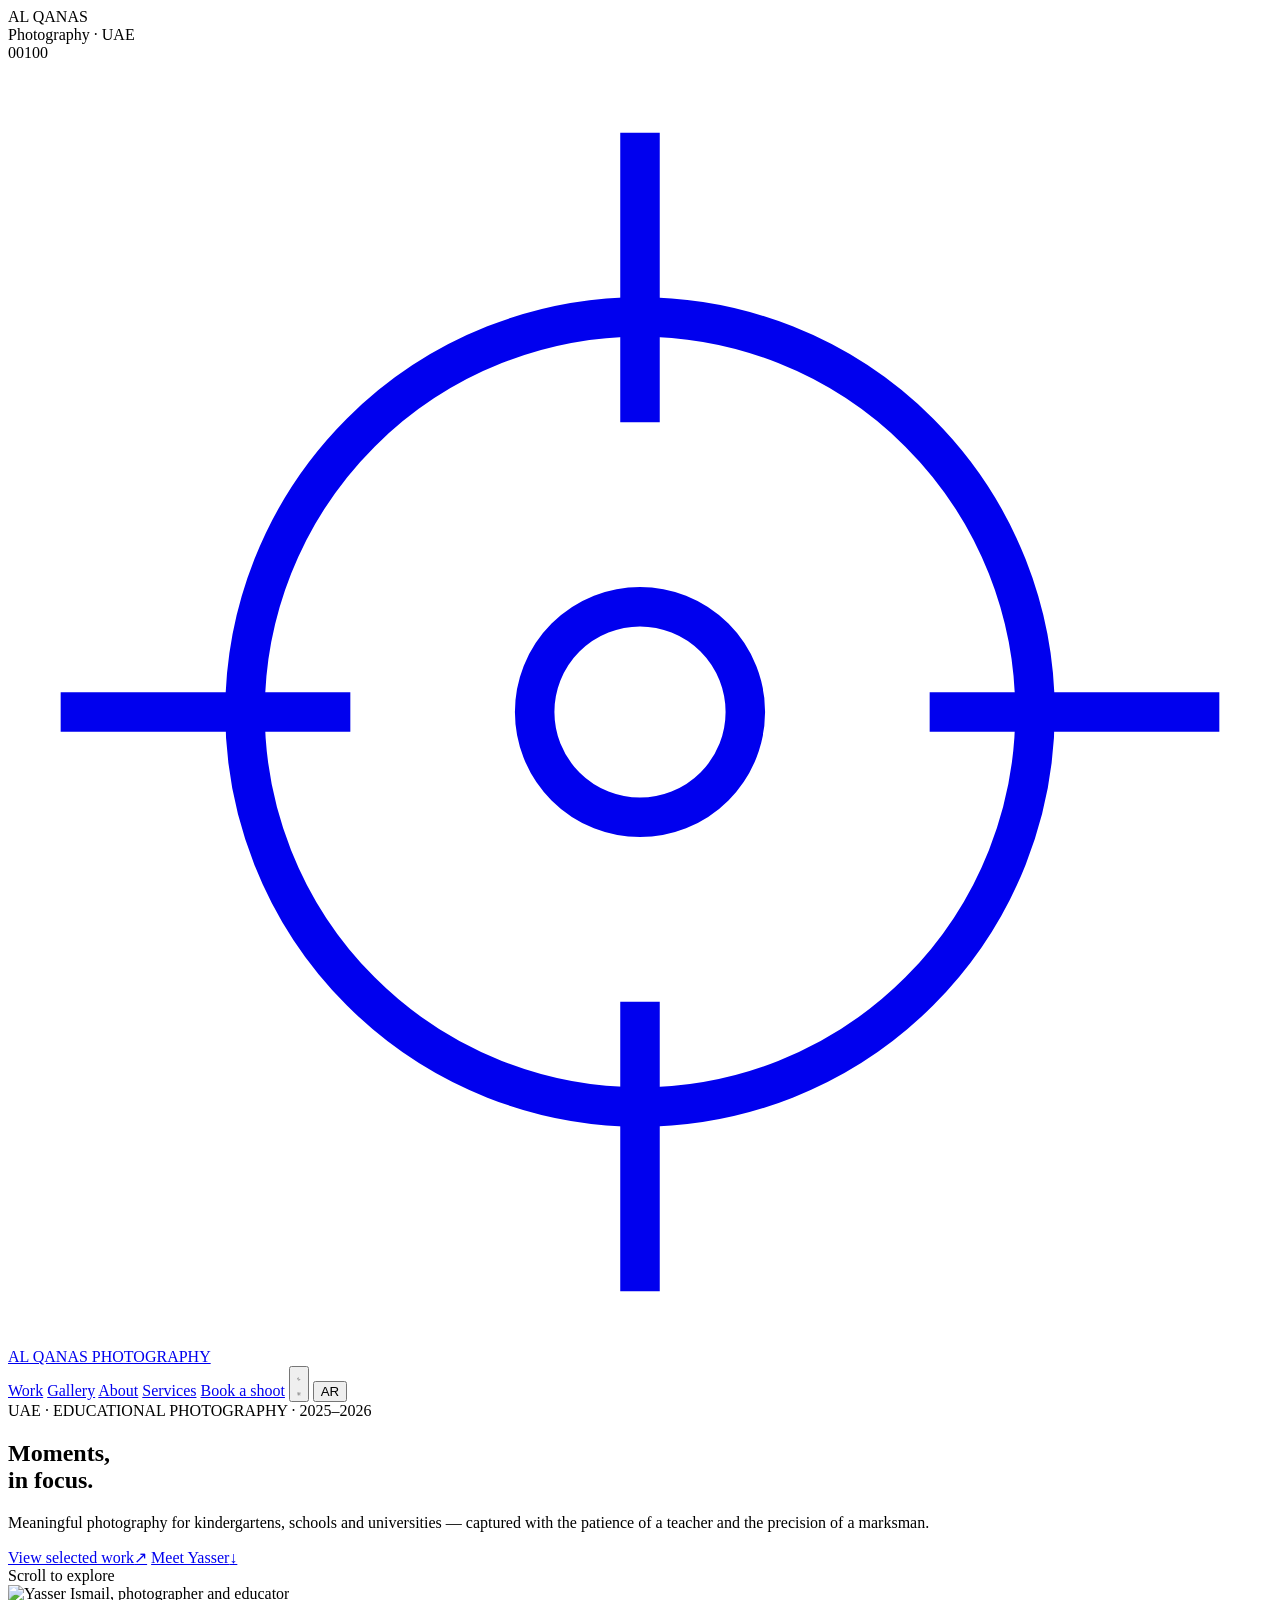
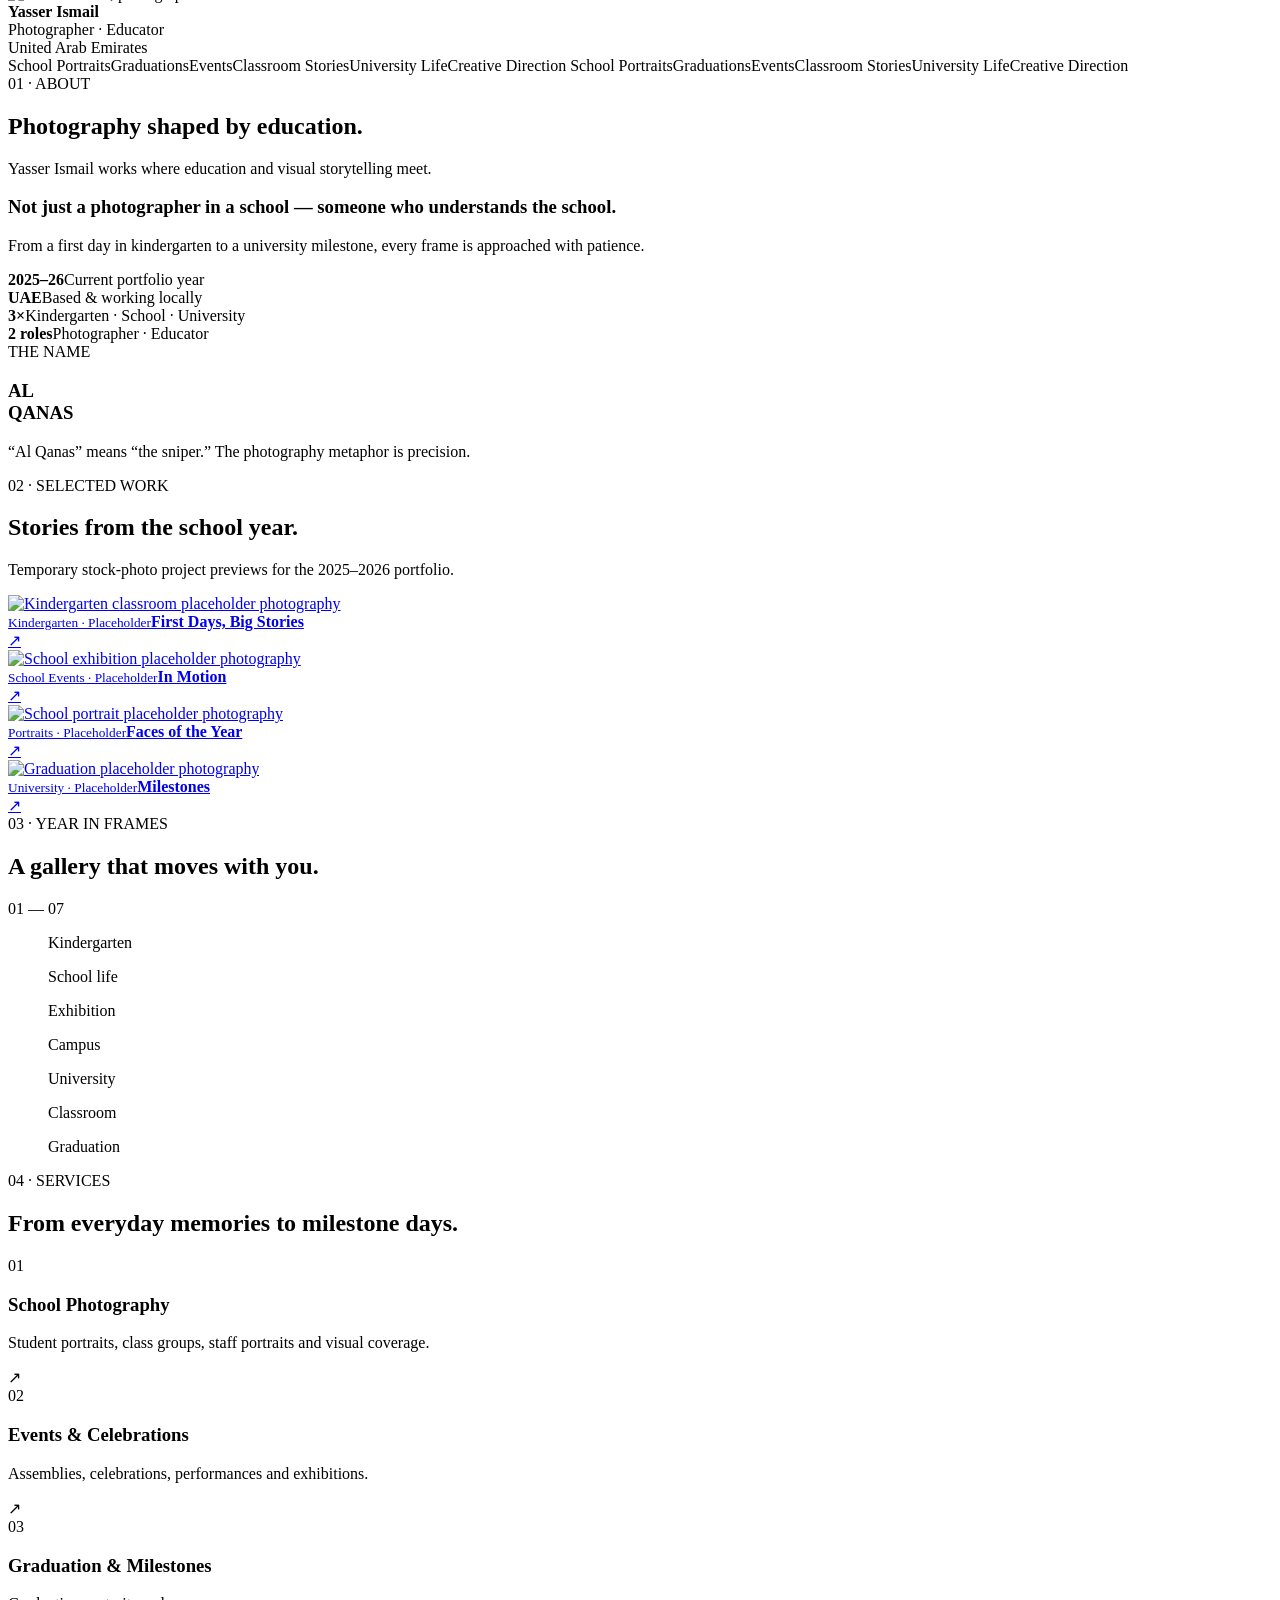
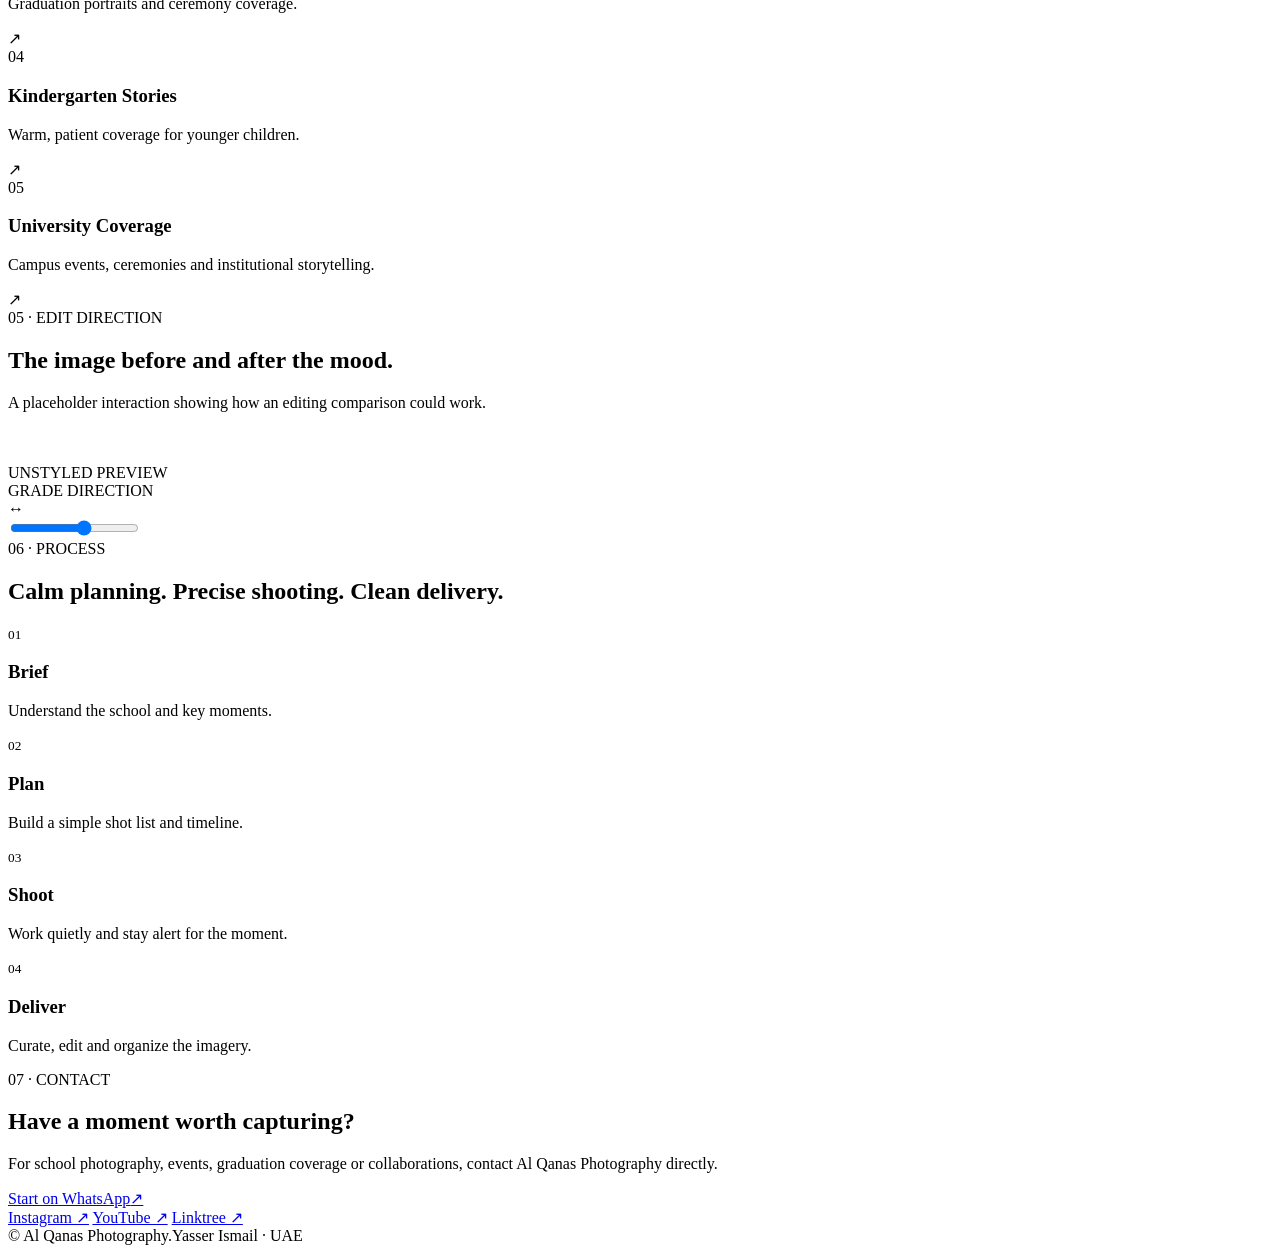
==== index.html @ 0fb6b4bd "Initialize Al Qanas Photography portfolio" ====
<!DOCTYPE html>
<html lang="en" dir="ltr">
<head>
<meta charset="UTF-8">
<meta name="viewport" content="width=device-width,initial-scale=1">
<meta name="theme-color" content="#0A0908">
<meta name="description" content="Al Qanas Photography — educational photography by Yasser Ismail in the UAE.">
<link rel="preconnect" href="https://fonts.googleapis.com">
<link rel="preconnect" href="https://fonts.gstatic.com" crossorigin>
<link href="https://fonts.googleapis.com/css2?family=Alexandria:wght@400;500;600;700&family=Cormorant+Garamond:ital,wght@0,500;0,600;1,500;1,600&family=IBM+Plex+Mono:wght@400;500;600&family=IBM+Plex+Sans+Arabic:wght@400;500;600;700&family=Manrope:wght@400;500;600;700;800&family=Noto+Kufi+Arabic:wght@400;500;600;700&family=Space+Grotesk:wght@400;500;600;700&display=swap" rel="stylesheet">
<link rel="stylesheet" href="assets/styles.css">
<script>
(()=>{const t=localStorage.getItem("alqanas-theme")||(matchMedia("(prefers-color-scheme: light)").matches?"light":"dark");document.documentElement.dataset.theme=t;const l=localStorage.getItem("alqanas-lang")||"en";document.documentElement.lang=l;document.documentElement.dir=l==="ar"?"rtl":"ltr"})()
</script>
<title>Al Qanas Photography — Yasser Ismail</title>
</head>
<body>
<div class="noise"></div>
<div class="scroll-progress" aria-hidden="true"><i id="scrollProgressBar"></i></div>
<div class="progressive-blur blur-top" aria-hidden="true"></div>
<div class="progressive-blur blur-bottom" aria-hidden="true"></div>
<div id="intro">
  <div class="intro-core">
    <div class="intro-reticle"><i></i></div>
    <div class="intro-word"><span>AL QANAS</span></div>
    <div class="intro-sub">Photography · UAE</div>
<div class="intro-progress"><span id="introPercent">00</span><i><b id="introBar"></b></i><span>100</span></div>
  </div>
</div>
<div class="cursor"></div><div class="cursor-dot"></div>
<div class="hover-preview"><img alt=""></div>

<div class="site-nav-wrap">
<nav class="site-nav glass">
<a class="brand" href="#top">
<span class="brand-mark">
<svg viewBox="0 0 48 48" fill="none" aria-hidden="true">
  <circle cx="24" cy="24" r="15" stroke="currentColor" stroke-width="1.5"/>
  <circle cx="24" cy="24" r="4" stroke="currentColor" stroke-width="1.5"/>
  <path d="M24 2v11M24 35v11M2 24h11M35 24h11" stroke="currentColor" stroke-width="1.5"/>
</svg>
</span><span>AL QANAS PHOTOGRAPHY</span></a>
<div class="nav-links">
<a href="#work" data-en="Work" data-ar="الأعمال">Work</a>
<a href="gallery.html" data-en="Gallery" data-ar="المعرض">Gallery</a>
<a href="#about" data-en="About" data-ar="نبذة">About</a>
<a href="#services" data-en="Services" data-ar="الخدمات">Services</a>
<a class="nav-cta" href="https://iwtsp.com/971502549876" target="_blank" rel="noopener" data-en="Book a shoot" data-ar="احجز جلسة">Book a shoot</a>

<button class="round-btn theme-toggle" id="themeToggle" aria-label="Switch theme">
<svg class="moon" viewBox="0 0 24 24" fill="none"><path d="M20 15.2A8.5 8.5 0 0 1 8.8 4a8.5 8.5 0 1 0 11.2 11.2Z" stroke="currentColor" stroke-width="1.8"/></svg>
<svg class="sun" viewBox="0 0 24 24" fill="none"><circle cx="12" cy="12" r="3.5" stroke="currentColor" stroke-width="1.8"/><path d="M12 2v2M12 20v2M4.93 4.93l1.42 1.42M17.66 17.66l1.41 1.41M2 12h2M20 12h2M4.93 19.07l1.42-1.42M17.66 6.34l1.41-1.41" stroke="currentColor" stroke-width="1.8" stroke-linecap="round"/></svg>
</button>
<button class="round-btn" id="langToggle" aria-label="Switch language">AR</button>
</div>
</nav>
</div>

<main id="top">
<section class="hero">
<div class="shell">
<div class="hero-grid">
  <div class="hero-copy glass liquid-glass spotlight reveal">
    <div>
      <div class="eyebrow" data-en="UAE · EDUCATIONAL PHOTOGRAPHY · 2025–2026" data-ar="الإمارات · تصوير تعليمي · 2025–2026">UAE · EDUCATIONAL PHOTOGRAPHY · 2025–2026</div>
      <h1><span data-en="Moments," data-ar="لحظات،">Moments,</span><br><span class="accent accent-font" data-en="in focus." data-ar="في بؤرة التركيز.">in focus.</span></h1>
      <p class="hero-lead" data-en="Meaningful photography for kindergartens, schools and universities — captured with the patience of a teacher and the precision of a marksman." data-ar="تصوير هادف لرياض الأطفال والمدارس والجامعات — بصبر المعلّم ودقّة القنّاص.">Meaningful photography for kindergartens, schools and universities — captured with the patience of a teacher and the precision of a marksman.</p>
    </div>
    <div>
      <div class="hero-actions">
        <a href="#work" class="btn primary"><span data-en="View selected work" data-ar="شاهد مختارات الأعمال">View selected work</span><span class="arrow">↗</span></a>
        <a href="#about" class="btn"><span data-en="Meet Yasser" data-ar="تعرّف على ياسر">Meet Yasser</span><span class="arrow">↓</span></a>
      </div>
      <div class="scroll-cue"><span data-en="Scroll to explore" data-ar="مرّر للاستكشاف">Scroll to explore</span><i></i></div>
    </div>
  </div>
  <div class="hero-media reveal">
    <img src="assets/yasser-ismail.jpg" alt="Yasser Ismail, photographer and educator">
    <div class="scope"><i></i></div>
    <div class="hero-tag glass">
      <div><b>Yasser Ismail</b><br><span data-en="Photographer · Educator" data-ar="مصوّر · تربوي">Photographer · Educator</span></div>
      <span data-en="United Arab Emirates" data-ar="دولة الإمارات العربية المتحدة">United Arab Emirates</span>
    </div>
  </div>
</div>
<div class="ticker"><div class="ticker-track">
<span>School Portraits</span><span>Graduations</span><span>Events</span><span>Classroom Stories</span><span>University Life</span><span>Creative Direction</span>
<span>School Portraits</span><span>Graduations</span><span>Events</span><span>Classroom Stories</span><span>University Life</span><span>Creative Direction</span>
</div></div>
</div>
</section>

<section id="about">
<div class="shell">
<div class="section-head reveal">
  <div class="section-kicker" data-en="01 · ABOUT" data-ar="01 · نبذة">01 · ABOUT</div>
  <div><h2 class="section-title" data-en="Photography shaped by education." data-ar="تصوير تصنعه خبرة التعليم.">Photography shaped by education.</h2>
  <p class="section-copy" data-en="Yasser Ismail works where education and visual storytelling meet. As a teacher in the UAE Ministry of Education and the photographer behind Al Qanas Photography, he understands the people, pace and small moments that make educational communities memorable." data-ar="يعمل ياسر إسماعيل عند نقطة التقاء التعليم والسرد البصري. وبصفته معلماً في وزارة التربية والتعليم بدولة الإمارات والمصوّر وراء «القنّاص للتصوير»، فهو يفهم الأشخاص وإيقاع اليوم واللحظات الصغيرة التي تصنع ذاكرة المجتمع التعليمي.">Yasser Ismail works where education and visual storytelling meet.</p></div>
</div>
<div class="about-layout">
  <article class="about-main glass liquid-glass spotlight reveal">
    <h3 data-en="Not just a photographer in a school — someone who understands the school." data-ar="ليس مجرد مصوّر داخل المدرسة — بل شخص يفهم المدرسة.">Not just a photographer in a school — someone who understands the school.</h3>
    <p data-en="From a first day in kindergarten to a university milestone, every frame is approached with patience, awareness and respect for the people in it. The goal is polished photography that still feels alive." data-ar="من أول يوم في الروضة إلى محطة جامعية مهمة، تُلتقط كل صورة بصبر ووعي واحترام للأشخاص فيها. الهدف هو صور مصقولة ومحترفة تبقى نابضة بالحياة.">From a first day in kindergarten to a university milestone, every frame is approached with patience.</p>
    <div class="facts">
      <div class="fact"><strong>2025–26</strong><span data-en="Current portfolio year" data-ar="عام ملف الأعمال الحالي">Current portfolio year</span></div>
      <div class="fact"><strong>UAE</strong><span data-en="Based & working locally" data-ar="مقيم ويعمل محلياً">Based & working locally</span></div>
      <div class="fact"><strong>3×</strong><span data-en="Kindergarten · School · University" data-ar="روضة · مدرسة · جامعة">Kindergarten · School · University</span></div>
      <div class="fact"><strong>2 roles</strong><span data-en="Photographer · Educator" data-ar="مصوّر · تربوي">Photographer · Educator</span></div>
    </div>
  </article>
  <article class="name-story reveal">
    <div class="section-kicker" style="color:inherit" data-en="THE NAME" data-ar="فكرة الاسم">THE NAME</div>
    <h3>AL<br>QANAS</h3>
    <p data-en="“Al Qanas” means “the sniper.” The photography metaphor is precision: notice the moment, lock onto the story, then take the shot. It becomes a quiet visual signature rather than a literal theme." data-ar="«القنّاص» اسم قائم على فكرة الدقّة: نلاحظ اللحظة، نركّز على القصة، ثم نلتقط الصورة. الفكرة تتحول إلى توقيع بصري هادئ بدلاً من أن تكون موضوعاً حرفياً.">“Al Qanas” means “the sniper.” The photography metaphor is precision.</p>
    <div class="reticle-bg"></div>
  </article>
</div>
</div>
</section>

<section id="work">
<div class="shell">
<div class="section-head reveal">
  <div class="section-kicker" data-en="02 · SELECTED WORK" data-ar="02 · مختارات الأعمال">02 · SELECTED WORK</div>
  <div><h2 class="section-title" data-en="Stories from the school year." data-ar="حكايات من العام الدراسي.">Stories from the school year.</h2>
  <p class="section-copy" data-en="These are temporary stock-photo project previews for the 2025–2026 portfolio. Every image slot is ready to be replaced with Yasser’s final photography later." data-ar="هذه معاينات مؤقتة بصور تجريبية لملف أعمال 2025–2026. جميع أماكن الصور جاهزة للاستبدال بصور ياسر النهائية لاحقاً.">Temporary stock-photo project previews for the 2025–2026 portfolio.</p></div>
</div>
<div class="work-grid">
  <a class="project-card wide spotlight reveal cinematic" data-project-transition href="projects/kindergarten-stories.html">
    <img src="assets/kindergarten-circle.jpg" alt="Kindergarten classroom placeholder photography">
    <div class="project-meta"><div><small data-en="Kindergarten · Placeholder" data-ar="رياض الأطفال · صورة مؤقتة">Kindergarten · Placeholder</small><strong data-en="First Days, Big Stories" data-ar="بدايات صغيرة، حكايات كبيرة">First Days, Big Stories</strong></div><div class="go">↗</div></div>
  </a>
  <a class="project-card narrow spotlight reveal cinematic" style="--delay:100ms" data-project-transition href="projects/school-events.html">
    <img src="assets/school-exhibition.jpg" alt="School exhibition placeholder photography">
    <div class="project-meta"><div><small data-en="School Events · Placeholder" data-ar="فعاليات مدرسية · صورة مؤقتة">School Events · Placeholder</small><strong data-en="In Motion" data-ar="في قلب الحدث">In Motion</strong></div><div class="go">↗</div></div>
  </a>
  <a class="project-card spotlight reveal cinematic" data-project-transition href="projects/portraits-year.html">
    <img src="assets/school-event.jpg" alt="School portrait placeholder photography">
    <div class="project-meta"><div><small data-en="Portraits · Placeholder" data-ar="بورتريه · صورة مؤقتة">Portraits · Placeholder</small><strong data-en="Faces of the Year" data-ar="وجوه العام">Faces of the Year</strong></div><div class="go">↗</div></div>
  </a>
  <a class="project-card spotlight reveal cinematic" style="--delay:100ms" data-project-transition href="projects/university-milestones.html">
    <img src="assets/graduation-caps.jpg" alt="Graduation placeholder photography">
    <div class="project-meta"><div><small data-en="University · Placeholder" data-ar="الجامعة · صورة مؤقتة">University · Placeholder</small><strong data-en="Milestones" data-ar="محطات لا تُنسى">Milestones</strong></div><div class="go">↗</div></div>
  </a>
</div>
</div>
</section>

<section class="horizontal-stage">
<div class="horizontal-sticky">
<div class="horizontal-inner">
<div class="shell horizontal-top reveal">
  <div><div class="section-kicker" data-en="03 · YEAR IN FRAMES" data-ar="03 · العام في لقطات">03 · YEAR IN FRAMES</div><h2 class="horizontal-title" data-en="A gallery that moves with you." data-ar="معرض يتحرك معك.">A gallery that moves with you.</h2></div>
  <div class="horizontal-count">01 — 07</div>
</div>
<div class="horizontal-track">
  <figure class="h-card cinematic reveal"><img src="assets/kindergarten-story.jpg" alt=""><span>Kindergarten</span></figure>
  <figure class="h-card tall cinematic reveal"><img src="assets/school-event.jpg" alt=""><span>School life</span></figure>
  <figure class="h-card cinematic reveal"><img src="assets/school-exhibition.jpg" alt=""><span>Exhibition</span></figure>
  <figure class="h-card tall cinematic reveal"><img src="assets/campus-life.jpg" alt=""><span>Campus</span></figure>
  <figure class="h-card cinematic reveal"><img src="assets/university-group.jpg" alt=""><span>University</span></figure>
  <figure class="h-card tall cinematic reveal"><img src="assets/kindergarten-circle.jpg" alt=""><span>Classroom</span></figure>
  <figure class="h-card cinematic reveal"><img src="assets/graduation-caps.jpg" alt=""><span>Graduation</span></figure>
</div>
</div>
</div>
</section>

<section id="services">
<div class="shell">
<div class="section-head reveal">
  <div class="section-kicker" data-en="04 · SERVICES" data-ar="04 · الخدمات">04 · SERVICES</div>
  <div><h2 class="section-title" data-en="From everyday memories to milestone days." data-ar="من تفاصيل اليوم إلى أهم المحطات.">From everyday memories to milestone days.</h2></div>
</div>
<div class="services-list">
  <div class="service-row spotlight reveal" data-preview="assets/school-event.jpg"><div class="num">01</div><h3 data-en="School Photography" data-ar="التصوير المدرسي">School Photography</h3><p data-en="Student portraits, class groups, staff portraits and visual coverage designed around the rhythm of a school day." data-ar="صور للطلبة والمجموعات الصفية والكوادر وتغطية بصرية مصممة لتناسب إيقاع اليوم المدرسي.">Student portraits, class groups, staff portraits and visual coverage.</p><div class="arr">↗</div></div>
  <div class="service-row spotlight reveal" data-preview="assets/school-exhibition.jpg"><div class="num">02</div><h3 data-en="Events & Celebrations" data-ar="الفعاليات والاحتفالات">Events & Celebrations</h3><p data-en="Assemblies, national celebrations, performances, competitions, exhibitions and community events." data-ar="طوابير واحتفالات وطنية وعروض ومسابقات ومعارض وفعاليات مجتمعية.">Assemblies, celebrations, performances and exhibitions.</p><div class="arr">↗</div></div>
  <div class="service-row spotlight reveal" data-preview="assets/graduation-caps.jpg"><div class="num">03</div><h3 data-en="Graduation & Milestones" data-ar="التخرج والمحطات المهمة">Graduation & Milestones</h3><p data-en="Graduation portraits and ceremony coverage that feel polished, celebratory and timeless." data-ar="صور تخرج وتغطية مراسم بأسلوب أنيق واحتفالي ويبقى جميلاً مع مرور الوقت.">Graduation portraits and ceremony coverage.</p><div class="arr">↗</div></div>
  <div class="service-row spotlight reveal" data-preview="assets/kindergarten-circle.jpg"><div class="num">04</div><h3 data-en="Kindergarten Stories" data-ar="حكايات رياض الأطفال">Kindergarten Stories</h3><p data-en="Warm, patient coverage for younger children — from classroom activities to end-of-year memories." data-ar="تغطية دافئة وصبورة للأطفال الأصغر سناً، من الأنشطة الصفية إلى ذكريات نهاية العام.">Warm, patient coverage for younger children.</p><div class="arr">↗</div></div>
  <div class="service-row spotlight reveal" data-preview="assets/university-group.jpg"><div class="num">05</div><h3 data-en="University Coverage" data-ar="التغطية الجامعية">University Coverage</h3><p data-en="Campus events, student activities, ceremonies, conferences and institutional storytelling." data-ar="فعاليات الحرم الجامعي والأنشطة الطلابية والمراسم والمؤتمرات والقصص المؤسسية.">Campus events, ceremonies and institutional storytelling.</p><div class="arr">↗</div></div>
</div>
</div>
</section>

<section>
<div class="shell">
<div class="section-head reveal">
  <div class="section-kicker" data-en="05 · EDIT DIRECTION" data-ar="05 · أسلوب المعالجة">05 · EDIT DIRECTION</div>
  <div><h2 class="section-title" data-en="The image before and after the mood." data-ar="الصورة قبل وبعد المعالجة البصرية.">The image before and after the mood.</h2>
  <p class="section-copy" data-en="A placeholder interaction showing how an editing / color-grade comparison could work. This is a UI demo, not Yasser’s final grading." data-ar="تفاعل تجريبي يوضح كيف يمكن عرض مقارنة المعالجة والألوان. هذا نموذج للواجهة وليس المعالجة النهائية لياسر.">A placeholder interaction showing how an editing comparison could work.</p></div>
</div>
<div class="before-after reveal">
  <div class="base"><img src="assets/university-group.jpg" alt=""></div>
  <div class="after"><img src="assets/university-group.jpg" alt=""></div>
  <div class="ba-label left" data-en="UNSTYLED PREVIEW" data-ar="معاينة أولية">UNSTYLED PREVIEW</div>
  <div class="ba-label right" data-en="GRADE DIRECTION" data-ar="اتجاه المعالجة">GRADE DIRECTION</div>
  <div class="ba-line"></div><div class="ba-handle">↔</div>
  <input class="ba-input" type="range" min="0" max="100" value="58" aria-label="Before and after comparison">
</div>
</div>
</section>

<section>
<div class="shell">
<div class="section-head reveal">
  <div class="section-kicker" data-en="06 · PROCESS" data-ar="06 · آلية العمل">06 · PROCESS</div>
  <div><h2 class="section-title" data-en="Calm planning. Precise shooting. Clean delivery." data-ar="تخطيط هادئ. تصوير دقيق. تسليم منظّم.">Calm planning. Precise shooting. Clean delivery.</h2></div>
</div>
<div class="process-grid reveal">
  <div class="step"><small>01</small><h3 data-en="Brief" data-ar="الفكرة">Brief</h3><p data-en="Understand the school, event, age group, key moments and final use." data-ar="فهم المدرسة أو الفعالية والفئة العمرية واللحظات المهمة والاستخدام النهائي.">Understand the school and key moments.</p></div>
  <div class="step"><small>02</small><h3 data-en="Plan" data-ar="التخطيط">Plan</h3><p data-en="Build a simple shot list and timeline that fits naturally into the day." data-ar="إعداد قائمة لقطات وجدول بسيط ينسجم بشكل طبيعي مع سير اليوم.">Build a simple shot list and timeline.</p></div>
  <div class="step"><small>03</small><h3 data-en="Shoot" data-ar="التصوير">Shoot</h3><p data-en="Work quietly, move quickly and stay alert for expressions and details." data-ar="العمل بهدوء وسرعة مع الانتباه للتعابير والتفاصيل.">Work quietly and stay alert for the moment.</p></div>
  <div class="step"><small>04</small><h3 data-en="Deliver" data-ar="التسليم">Deliver</h3><p data-en="Curate, edit and organize the imagery into a polished collection." data-ar="اختيار الصور وتحريرها وتنظيمها في مجموعة مصقولة وسهلة الاستخدام.">Curate, edit and organize the imagery.</p></div>
</div>
</div>
</section>

<section id="contact">
<div class="shell">
<div class="contact reveal">
  <div class="section-kicker" style="color:inherit" data-en="07 · CONTACT" data-ar="07 · تواصل">07 · CONTACT</div>
  <h2 data-en="Have a moment worth capturing?" data-ar="هل لديك لحظة تستحق أن تُوثّق؟">Have a moment worth capturing?</h2>
  <p data-en="For school photography, events, graduation coverage, educational campaigns or collaborations, contact Al Qanas Photography directly." data-ar="للتصوير المدرسي والفعاليات وحفلات التخرج والحملات التعليمية أو فرص التعاون، تواصل مباشرة مع القنّاص للتصوير.">For school photography, events, graduation coverage or collaborations, contact Al Qanas Photography directly.</p>
  <a class="btn contact-cta" href="https://iwtsp.com/971502549876" target="_blank" rel="noopener"><span data-en="Start on WhatsApp" data-ar="ابدأ عبر واتساب">Start on WhatsApp</span><span>↗</span></a>
  <div class="socials">
    <a href="https://www.instagram.com/_alqanas_" target="_blank" rel="noopener">Instagram ↗</a>
    <a href="https://www.youtube.com/channel/UC0wRJOMtjt2UkOzf7EjBNpg" target="_blank" rel="noopener">YouTube ↗</a>
    <a href="https://linktr.ee/alqanas" target="_blank" rel="noopener">Linktree ↗</a>
  </div>
</div>
</div>
</section>
</main>
<footer><div class="shell footer-row"><span>© <span id="year"></span> Al Qanas Photography.</span><span data-en="Yasser Ismail · UAE" data-ar="ياسر إسماعيل · الإمارات">Yasser Ismail · UAE</span></div></footer>
<script src="assets/app.js"></script>
</body></html>
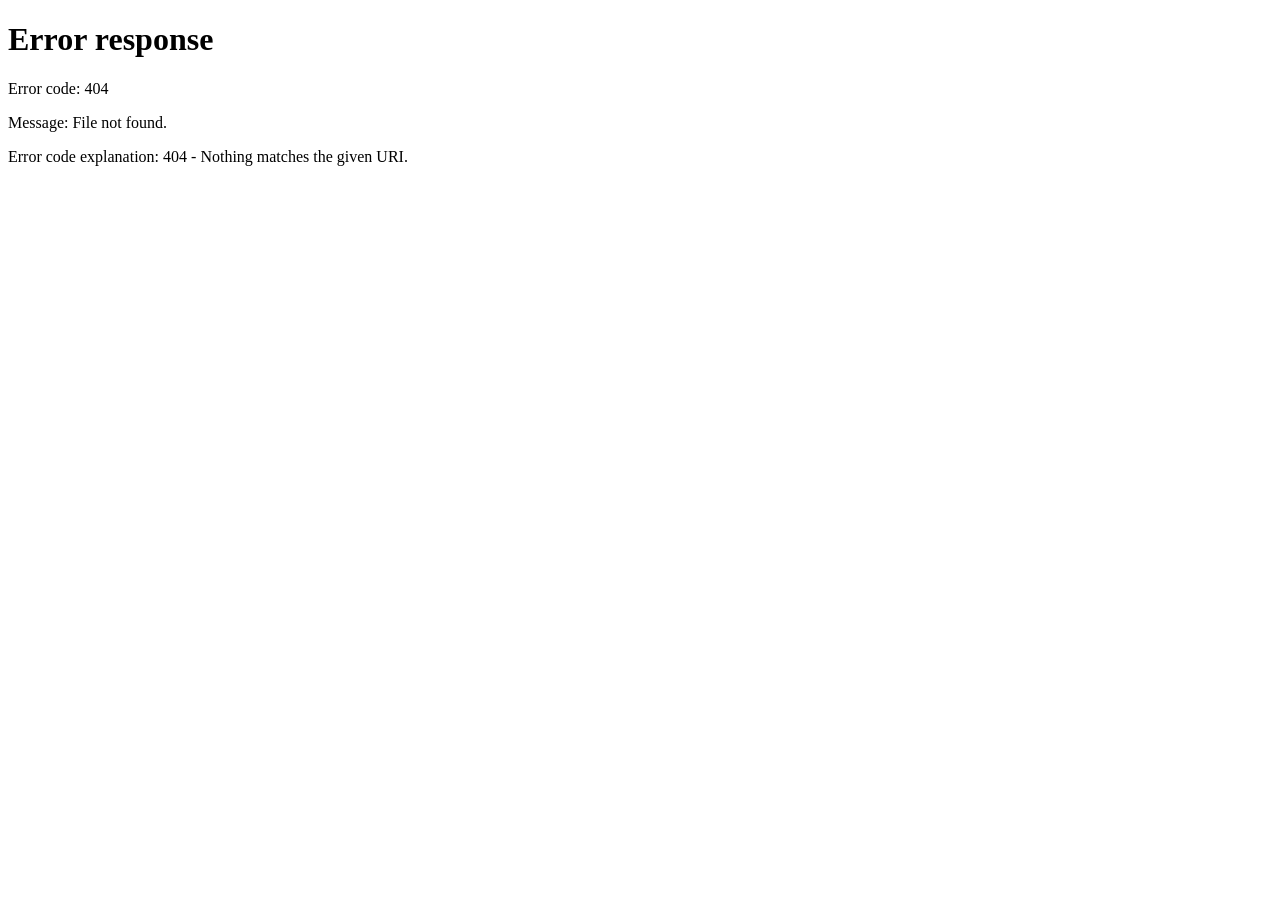
==== commit 5cec5c57: "Point homepage to published build" ====
--- a/index.html
+++ b/index.html
@@ -1,236 +1 @@
-<!DOCTYPE html>
-<html lang="en" dir="ltr">
-<head>
-<meta charset="UTF-8">
-<meta name="viewport" content="width=device-width,initial-scale=1">
-<meta name="theme-color" content="#0A0908">
-<meta name="description" content="Al Qanas Photography — educational photography by Yasser Ismail in the UAE.">
-<link rel="preconnect" href="https://fonts.googleapis.com">
-<link rel="preconnect" href="https://fonts.gstatic.com" crossorigin>
-<link href="https://fonts.googleapis.com/css2?family=Alexandria:wght@400;500;600;700&family=Cormorant+Garamond:ital,wght@0,500;0,600;1,500;1,600&family=IBM+Plex+Mono:wght@400;500;600&family=IBM+Plex+Sans+Arabic:wght@400;500;600;700&family=Manrope:wght@400;500;600;700;800&family=Noto+Kufi+Arabic:wght@400;500;600;700&family=Space+Grotesk:wght@400;500;600;700&display=swap" rel="stylesheet">
-<link rel="stylesheet" href="assets/styles.css">
-<script>
-(()=>{const t=localStorage.getItem("alqanas-theme")||(matchMedia("(prefers-color-scheme: light)").matches?"light":"dark");document.documentElement.dataset.theme=t;const l=localStorage.getItem("alqanas-lang")||"en";document.documentElement.lang=l;document.documentElement.dir=l==="ar"?"rtl":"ltr"})()
-</script>
-<title>Al Qanas Photography — Yasser Ismail</title>
-</head>
-<body>
-<div class="noise"></div>
-<div class="scroll-progress" aria-hidden="true"><i id="scrollProgressBar"></i></div>
-<div class="progressive-blur blur-top" aria-hidden="true"></div>
-<div class="progressive-blur blur-bottom" aria-hidden="true"></div>
-<div id="intro">
-  <div class="intro-core">
-    <div class="intro-reticle"><i></i></div>
-    <div class="intro-word"><span>AL QANAS</span></div>
-    <div class="intro-sub">Photography · UAE</div>
-<div class="intro-progress"><span id="introPercent">00</span><i><b id="introBar"></b></i><span>100</span></div>
-  </div>
-</div>
-<div class="cursor"></div><div class="cursor-dot"></div>
-<div class="hover-preview"><img alt=""></div>
-
-<div class="site-nav-wrap">
-<nav class="site-nav glass">
-<a class="brand" href="#top">
-<span class="brand-mark">
-<svg viewBox="0 0 48 48" fill="none" aria-hidden="true">
-  <circle cx="24" cy="24" r="15" stroke="currentColor" stroke-width="1.5"/>
-  <circle cx="24" cy="24" r="4" stroke="currentColor" stroke-width="1.5"/>
-  <path d="M24 2v11M24 35v11M2 24h11M35 24h11" stroke="currentColor" stroke-width="1.5"/>
-</svg>
-</span><span>AL QANAS PHOTOGRAPHY</span></a>
-<div class="nav-links">
-<a href="#work" data-en="Work" data-ar="الأعمال">Work</a>
-<a href="gallery.html" data-en="Gallery" data-ar="المعرض">Gallery</a>
-<a href="#about" data-en="About" data-ar="نبذة">About</a>
-<a href="#services" data-en="Services" data-ar="الخدمات">Services</a>
-<a class="nav-cta" href="https://iwtsp.com/971502549876" target="_blank" rel="noopener" data-en="Book a shoot" data-ar="احجز جلسة">Book a shoot</a>
-
-<button class="round-btn theme-toggle" id="themeToggle" aria-label="Switch theme">
-<svg class="moon" viewBox="0 0 24 24" fill="none"><path d="M20 15.2A8.5 8.5 0 0 1 8.8 4a8.5 8.5 0 1 0 11.2 11.2Z" stroke="currentColor" stroke-width="1.8"/></svg>
-<svg class="sun" viewBox="0 0 24 24" fill="none"><circle cx="12" cy="12" r="3.5" stroke="currentColor" stroke-width="1.8"/><path d="M12 2v2M12 20v2M4.93 4.93l1.42 1.42M17.66 17.66l1.41 1.41M2 12h2M20 12h2M4.93 19.07l1.42-1.42M17.66 6.34l1.41-1.41" stroke="currentColor" stroke-width="1.8" stroke-linecap="round"/></svg>
-</button>
-<button class="round-btn" id="langToggle" aria-label="Switch language">AR</button>
-</div>
-</nav>
-</div>
-
-<main id="top">
-<section class="hero">
-<div class="shell">
-<div class="hero-grid">
-  <div class="hero-copy glass liquid-glass spotlight reveal">
-    <div>
-      <div class="eyebrow" data-en="UAE · EDUCATIONAL PHOTOGRAPHY · 2025–2026" data-ar="الإمارات · تصوير تعليمي · 2025–2026">UAE · EDUCATIONAL PHOTOGRAPHY · 2025–2026</div>
-      <h1><span data-en="Moments," data-ar="لحظات،">Moments,</span><br><span class="accent accent-font" data-en="in focus." data-ar="في بؤرة التركيز.">in focus.</span></h1>
-      <p class="hero-lead" data-en="Meaningful photography for kindergartens, schools and universities — captured with the patience of a teacher and the precision of a marksman." data-ar="تصوير هادف لرياض الأطفال والمدارس والجامعات — بصبر المعلّم ودقّة القنّاص.">Meaningful photography for kindergartens, schools and universities — captured with the patience of a teacher and the precision of a marksman.</p>
-    </div>
-    <div>
-      <div class="hero-actions">
-        <a href="#work" class="btn primary"><span data-en="View selected work" data-ar="شاهد مختارات الأعمال">View selected work</span><span class="arrow">↗</span></a>
-        <a href="#about" class="btn"><span data-en="Meet Yasser" data-ar="تعرّف على ياسر">Meet Yasser</span><span class="arrow">↓</span></a>
-      </div>
-      <div class="scroll-cue"><span data-en="Scroll to explore" data-ar="مرّر للاستكشاف">Scroll to explore</span><i></i></div>
-    </div>
-  </div>
-  <div class="hero-media reveal">
-    <img src="assets/yasser-ismail.jpg" alt="Yasser Ismail, photographer and educator">
-    <div class="scope"><i></i></div>
-    <div class="hero-tag glass">
-      <div><b>Yasser Ismail</b><br><span data-en="Photographer · Educator" data-ar="مصوّر · تربوي">Photographer · Educator</span></div>
-      <span data-en="United Arab Emirates" data-ar="دولة الإمارات العربية المتحدة">United Arab Emirates</span>
-    </div>
-  </div>
-</div>
-<div class="ticker"><div class="ticker-track">
-<span>School Portraits</span><span>Graduations</span><span>Events</span><span>Classroom Stories</span><span>University Life</span><span>Creative Direction</span>
-<span>School Portraits</span><span>Graduations</span><span>Events</span><span>Classroom Stories</span><span>University Life</span><span>Creative Direction</span>
-</div></div>
-</div>
-</section>
-
-<section id="about">
-<div class="shell">
-<div class="section-head reveal">
-  <div class="section-kicker" data-en="01 · ABOUT" data-ar="01 · نبذة">01 · ABOUT</div>
-  <div><h2 class="section-title" data-en="Photography shaped by education." data-ar="تصوير تصنعه خبرة التعليم.">Photography shaped by education.</h2>
-  <p class="section-copy" data-en="Yasser Ismail works where education and visual storytelling meet. As a teacher in the UAE Ministry of Education and the photographer behind Al Qanas Photography, he understands the people, pace and small moments that make educational communities memorable." data-ar="يعمل ياسر إسماعيل عند نقطة التقاء التعليم والسرد البصري. وبصفته معلماً في وزارة التربية والتعليم بدولة الإمارات والمصوّر وراء «القنّاص للتصوير»، فهو يفهم الأشخاص وإيقاع اليوم واللحظات الصغيرة التي تصنع ذاكرة المجتمع التعليمي.">Yasser Ismail works where education and visual storytelling meet.</p></div>
-</div>
-<div class="about-layout">
-  <article class="about-main glass liquid-glass spotlight reveal">
-    <h3 data-en="Not just a photographer in a school — someone who understands the school." data-ar="ليس مجرد مصوّر داخل المدرسة — بل شخص يفهم المدرسة.">Not just a photographer in a school — someone who understands the school.</h3>
-    <p data-en="From a first day in kindergarten to a university milestone, every frame is approached with patience, awareness and respect for the people in it. The goal is polished photography that still feels alive." data-ar="من أول يوم في الروضة إلى محطة جامعية مهمة، تُلتقط كل صورة بصبر ووعي واحترام للأشخاص فيها. الهدف هو صور مصقولة ومحترفة تبقى نابضة بالحياة.">From a first day in kindergarten to a university milestone, every frame is approached with patience.</p>
-    <div class="facts">
-      <div class="fact"><strong>2025–26</strong><span data-en="Current portfolio year" data-ar="عام ملف الأعمال الحالي">Current portfolio year</span></div>
-      <div class="fact"><strong>UAE</strong><span data-en="Based & working locally" data-ar="مقيم ويعمل محلياً">Based & working locally</span></div>
-      <div class="fact"><strong>3×</strong><span data-en="Kindergarten · School · University" data-ar="روضة · مدرسة · جامعة">Kindergarten · School · University</span></div>
-      <div class="fact"><strong>2 roles</strong><span data-en="Photographer · Educator" data-ar="مصوّر · تربوي">Photographer · Educator</span></div>
-    </div>
-  </article>
-  <article class="name-story reveal">
-    <div class="section-kicker" style="color:inherit" data-en="THE NAME" data-ar="فكرة الاسم">THE NAME</div>
-    <h3>AL<br>QANAS</h3>
-    <p data-en="“Al Qanas” means “the sniper.” The photography metaphor is precision: notice the moment, lock onto the story, then take the shot. It becomes a quiet visual signature rather than a literal theme." data-ar="«القنّاص» اسم قائم على فكرة الدقّة: نلاحظ اللحظة، نركّز على القصة، ثم نلتقط الصورة. الفكرة تتحول إلى توقيع بصري هادئ بدلاً من أن تكون موضوعاً حرفياً.">“Al Qanas” means “the sniper.” The photography metaphor is precision.</p>
-    <div class="reticle-bg"></div>
-  </article>
-</div>
-</div>
-</section>
-
-<section id="work">
-<div class="shell">
-<div class="section-head reveal">
-  <div class="section-kicker" data-en="02 · SELECTED WORK" data-ar="02 · مختارات الأعمال">02 · SELECTED WORK</div>
-  <div><h2 class="section-title" data-en="Stories from the school year." data-ar="حكايات من العام الدراسي.">Stories from the school year.</h2>
-  <p class="section-copy" data-en="These are temporary stock-photo project previews for the 2025–2026 portfolio. Every image slot is ready to be replaced with Yasser’s final photography later." data-ar="هذه معاينات مؤقتة بصور تجريبية لملف أعمال 2025–2026. جميع أماكن الصور جاهزة للاستبدال بصور ياسر النهائية لاحقاً.">Temporary stock-photo project previews for the 2025–2026 portfolio.</p></div>
-</div>
-<div class="work-grid">
-  <a class="project-card wide spotlight reveal cinematic" data-project-transition href="projects/kindergarten-stories.html">
-    <img src="assets/kindergarten-circle.jpg" alt="Kindergarten classroom placeholder photography">
-    <div class="project-meta"><div><small data-en="Kindergarten · Placeholder" data-ar="رياض الأطفال · صورة مؤقتة">Kindergarten · Placeholder</small><strong data-en="First Days, Big Stories" data-ar="بدايات صغيرة، حكايات كبيرة">First Days, Big Stories</strong></div><div class="go">↗</div></div>
-  </a>
-  <a class="project-card narrow spotlight reveal cinematic" style="--delay:100ms" data-project-transition href="projects/school-events.html">
-    <img src="assets/school-exhibition.jpg" alt="School exhibition placeholder photography">
-    <div class="project-meta"><div><small data-en="School Events · Placeholder" data-ar="فعاليات مدرسية · صورة مؤقتة">School Events · Placeholder</small><strong data-en="In Motion" data-ar="في قلب الحدث">In Motion</strong></div><div class="go">↗</div></div>
-  </a>
-  <a class="project-card spotlight reveal cinematic" data-project-transition href="projects/portraits-year.html">
-    <img src="assets/school-event.jpg" alt="School portrait placeholder photography">
-    <div class="project-meta"><div><small data-en="Portraits · Placeholder" data-ar="بورتريه · صورة مؤقتة">Portraits · Placeholder</small><strong data-en="Faces of the Year" data-ar="وجوه العام">Faces of the Year</strong></div><div class="go">↗</div></div>
-  </a>
-  <a class="project-card spotlight reveal cinematic" style="--delay:100ms" data-project-transition href="projects/university-milestones.html">
-    <img src="assets/graduation-caps.jpg" alt="Graduation placeholder photography">
-    <div class="project-meta"><div><small data-en="University · Placeholder" data-ar="الجامعة · صورة مؤقتة">University · Placeholder</small><strong data-en="Milestones" data-ar="محطات لا تُنسى">Milestones</strong></div><div class="go">↗</div></div>
-  </a>
-</div>
-</div>
-</section>
-
-<section class="horizontal-stage">
-<div class="horizontal-sticky">
-<div class="horizontal-inner">
-<div class="shell horizontal-top reveal">
-  <div><div class="section-kicker" data-en="03 · YEAR IN FRAMES" data-ar="03 · العام في لقطات">03 · YEAR IN FRAMES</div><h2 class="horizontal-title" data-en="A gallery that moves with you." data-ar="معرض يتحرك معك.">A gallery that moves with you.</h2></div>
-  <div class="horizontal-count">01 — 07</div>
-</div>
-<div class="horizontal-track">
-  <figure class="h-card cinematic reveal"><img src="assets/kindergarten-story.jpg" alt=""><span>Kindergarten</span></figure>
-  <figure class="h-card tall cinematic reveal"><img src="assets/school-event.jpg" alt=""><span>School life</span></figure>
-  <figure class="h-card cinematic reveal"><img src="assets/school-exhibition.jpg" alt=""><span>Exhibition</span></figure>
-  <figure class="h-card tall cinematic reveal"><img src="assets/campus-life.jpg" alt=""><span>Campus</span></figure>
-  <figure class="h-card cinematic reveal"><img src="assets/university-group.jpg" alt=""><span>University</span></figure>
-  <figure class="h-card tall cinematic reveal"><img src="assets/kindergarten-circle.jpg" alt=""><span>Classroom</span></figure>
-  <figure class="h-card cinematic reveal"><img src="assets/graduation-caps.jpg" alt=""><span>Graduation</span></figure>
-</div>
-</div>
-</div>
-</section>
-
-<section id="services">
-<div class="shell">
-<div class="section-head reveal">
-  <div class="section-kicker" data-en="04 · SERVICES" data-ar="04 · الخدمات">04 · SERVICES</div>
-  <div><h2 class="section-title" data-en="From everyday memories to milestone days." data-ar="من تفاصيل اليوم إلى أهم المحطات.">From everyday memories to milestone days.</h2></div>
-</div>
-<div class="services-list">
-  <div class="service-row spotlight reveal" data-preview="assets/school-event.jpg"><div class="num">01</div><h3 data-en="School Photography" data-ar="التصوير المدرسي">School Photography</h3><p data-en="Student portraits, class groups, staff portraits and visual coverage designed around the rhythm of a school day." data-ar="صور للطلبة والمجموعات الصفية والكوادر وتغطية بصرية مصممة لتناسب إيقاع اليوم المدرسي.">Student portraits, class groups, staff portraits and visual coverage.</p><div class="arr">↗</div></div>
-  <div class="service-row spotlight reveal" data-preview="assets/school-exhibition.jpg"><div class="num">02</div><h3 data-en="Events & Celebrations" data-ar="الفعاليات والاحتفالات">Events & Celebrations</h3><p data-en="Assemblies, national celebrations, performances, competitions, exhibitions and community events." data-ar="طوابير واحتفالات وطنية وعروض ومسابقات ومعارض وفعاليات مجتمعية.">Assemblies, celebrations, performances and exhibitions.</p><div class="arr">↗</div></div>
-  <div class="service-row spotlight reveal" data-preview="assets/graduation-caps.jpg"><div class="num">03</div><h3 data-en="Graduation & Milestones" data-ar="التخرج والمحطات المهمة">Graduation & Milestones</h3><p data-en="Graduation portraits and ceremony coverage that feel polished, celebratory and timeless." data-ar="صور تخرج وتغطية مراسم بأسلوب أنيق واحتفالي ويبقى جميلاً مع مرور الوقت.">Graduation portraits and ceremony coverage.</p><div class="arr">↗</div></div>
-  <div class="service-row spotlight reveal" data-preview="assets/kindergarten-circle.jpg"><div class="num">04</div><h3 data-en="Kindergarten Stories" data-ar="حكايات رياض الأطفال">Kindergarten Stories</h3><p data-en="Warm, patient coverage for younger children — from classroom activities to end-of-year memories." data-ar="تغطية دافئة وصبورة للأطفال الأصغر سناً، من الأنشطة الصفية إلى ذكريات نهاية العام.">Warm, patient coverage for younger children.</p><div class="arr">↗</div></div>
-  <div class="service-row spotlight reveal" data-preview="assets/university-group.jpg"><div class="num">05</div><h3 data-en="University Coverage" data-ar="التغطية الجامعية">University Coverage</h3><p data-en="Campus events, student activities, ceremonies, conferences and institutional storytelling." data-ar="فعاليات الحرم الجامعي والأنشطة الطلابية والمراسم والمؤتمرات والقصص المؤسسية.">Campus events, ceremonies and institutional storytelling.</p><div class="arr">↗</div></div>
-</div>
-</div>
-</section>
-
-<section>
-<div class="shell">
-<div class="section-head reveal">
-  <div class="section-kicker" data-en="05 · EDIT DIRECTION" data-ar="05 · أسلوب المعالجة">05 · EDIT DIRECTION</div>
-  <div><h2 class="section-title" data-en="The image before and after the mood." data-ar="الصورة قبل وبعد المعالجة البصرية.">The image before and after the mood.</h2>
-  <p class="section-copy" data-en="A placeholder interaction showing how an editing / color-grade comparison could work. This is a UI demo, not Yasser’s final grading." data-ar="تفاعل تجريبي يوضح كيف يمكن عرض مقارنة المعالجة والألوان. هذا نموذج للواجهة وليس المعالجة النهائية لياسر.">A placeholder interaction showing how an editing comparison could work.</p></div>
-</div>
-<div class="before-after reveal">
-  <div class="base"><img src="assets/university-group.jpg" alt=""></div>
-  <div class="after"><img src="assets/university-group.jpg" alt=""></div>
-  <div class="ba-label left" data-en="UNSTYLED PREVIEW" data-ar="معاينة أولية">UNSTYLED PREVIEW</div>
-  <div class="ba-label right" data-en="GRADE DIRECTION" data-ar="اتجاه المعالجة">GRADE DIRECTION</div>
-  <div class="ba-line"></div><div class="ba-handle">↔</div>
-  <input class="ba-input" type="range" min="0" max="100" value="58" aria-label="Before and after comparison">
-</div>
-</div>
-</section>
-
-<section>
-<div class="shell">
-<div class="section-head reveal">
-  <div class="section-kicker" data-en="06 · PROCESS" data-ar="06 · آلية العمل">06 · PROCESS</div>
-  <div><h2 class="section-title" data-en="Calm planning. Precise shooting. Clean delivery." data-ar="تخطيط هادئ. تصوير دقيق. تسليم منظّم.">Calm planning. Precise shooting. Clean delivery.</h2></div>
-</div>
-<div class="process-grid reveal">
-  <div class="step"><small>01</small><h3 data-en="Brief" data-ar="الفكرة">Brief</h3><p data-en="Understand the school, event, age group, key moments and final use." data-ar="فهم المدرسة أو الفعالية والفئة العمرية واللحظات المهمة والاستخدام النهائي.">Understand the school and key moments.</p></div>
-  <div class="step"><small>02</small><h3 data-en="Plan" data-ar="التخطيط">Plan</h3><p data-en="Build a simple shot list and timeline that fits naturally into the day." data-ar="إعداد قائمة لقطات وجدول بسيط ينسجم بشكل طبيعي مع سير اليوم.">Build a simple shot list and timeline.</p></div>
-  <div class="step"><small>03</small><h3 data-en="Shoot" data-ar="التصوير">Shoot</h3><p data-en="Work quietly, move quickly and stay alert for expressions and details." data-ar="العمل بهدوء وسرعة مع الانتباه للتعابير والتفاصيل.">Work quietly and stay alert for the moment.</p></div>
-  <div class="step"><small>04</small><h3 data-en="Deliver" data-ar="التسليم">Deliver</h3><p data-en="Curate, edit and organize the imagery into a polished collection." data-ar="اختيار الصور وتحريرها وتنظيمها في مجموعة مصقولة وسهلة الاستخدام.">Curate, edit and organize the imagery.</p></div>
-</div>
-</div>
-</section>
-
-<section id="contact">
-<div class="shell">
-<div class="contact reveal">
-  <div class="section-kicker" style="color:inherit" data-en="07 · CONTACT" data-ar="07 · تواصل">07 · CONTACT</div>
-  <h2 data-en="Have a moment worth capturing?" data-ar="هل لديك لحظة تستحق أن تُوثّق؟">Have a moment worth capturing?</h2>
-  <p data-en="For school photography, events, graduation coverage, educational campaigns or collaborations, contact Al Qanas Photography directly." data-ar="للتصوير المدرسي والفعاليات وحفلات التخرج والحملات التعليمية أو فرص التعاون، تواصل مباشرة مع القنّاص للتصوير.">For school photography, events, graduation coverage or collaborations, contact Al Qanas Photography directly.</p>
-  <a class="btn contact-cta" href="https://iwtsp.com/971502549876" target="_blank" rel="noopener"><span data-en="Start on WhatsApp" data-ar="ابدأ عبر واتساب">Start on WhatsApp</span><span>↗</span></a>
-  <div class="socials">
-    <a href="https://www.instagram.com/_alqanas_" target="_blank" rel="noopener">Instagram ↗</a>
-    <a href="https://www.youtube.com/channel/UC0wRJOMtjt2UkOzf7EjBNpg" target="_blank" rel="noopener">YouTube ↗</a>
-    <a href="https://linktr.ee/alqanas" target="_blank" rel="noopener">Linktree ↗</a>
-  </div>
-</div>
-</div>
-</section>
-</main>
-<footer><div class="shell footer-row"><span>© <span id="year"></span> Al Qanas Photography.</span><span data-en="Yasser Ismail · UAE" data-ar="ياسر إسماعيل · الإمارات">Yasser Ismail · UAE</span></div></footer>
-<script src="assets/app.js"></script>
-</body></html>+<!doctype html><html><head><meta charset="utf-8"><meta name="viewport" content="width=device-width,initial-scale=1"><meta http-equiv="refresh" content="0;url=home.html"><title>Al Qanas Photography</title></head><body style="margin:0;background:#0A0908;color:#EAE0D5;font-family:system-ui;display:grid;place-items:center;min-height:100vh">Opening Al Qanas Photography…<script>location.replace('home.html')</script></body></html>
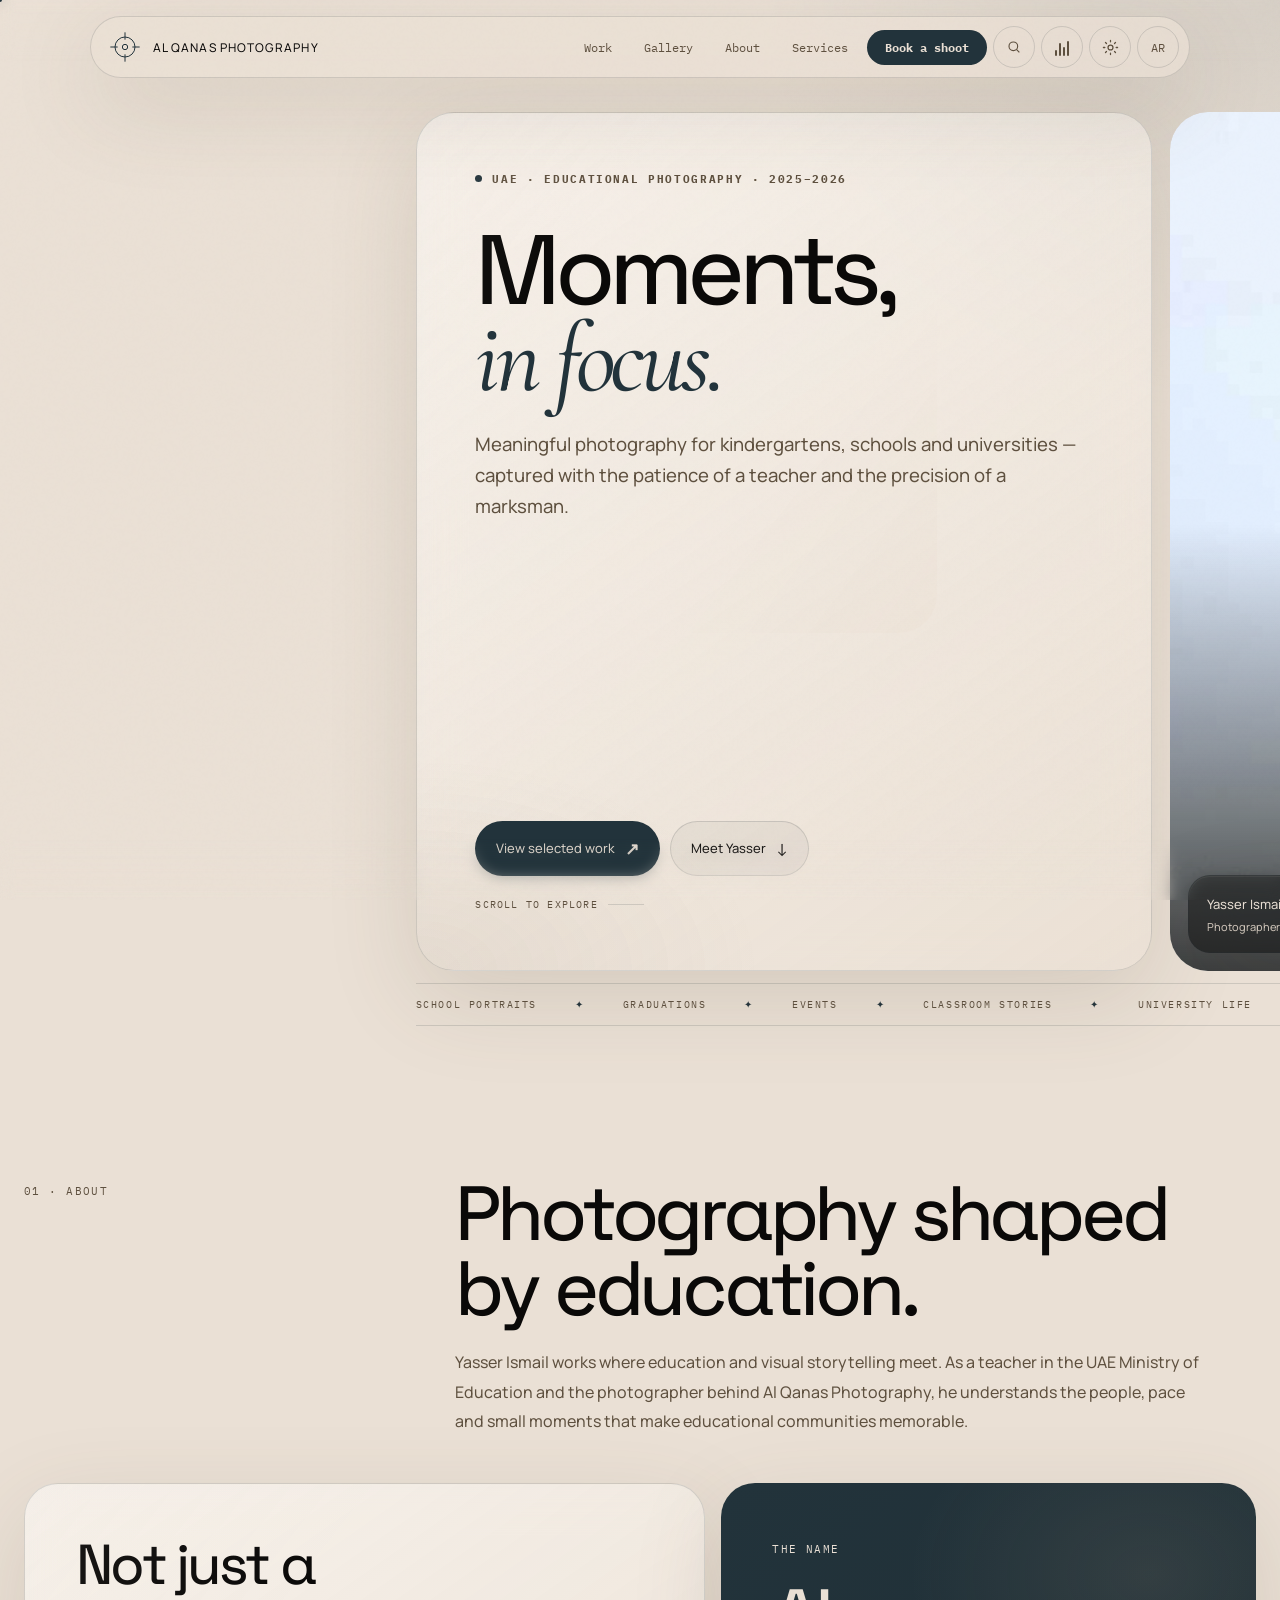
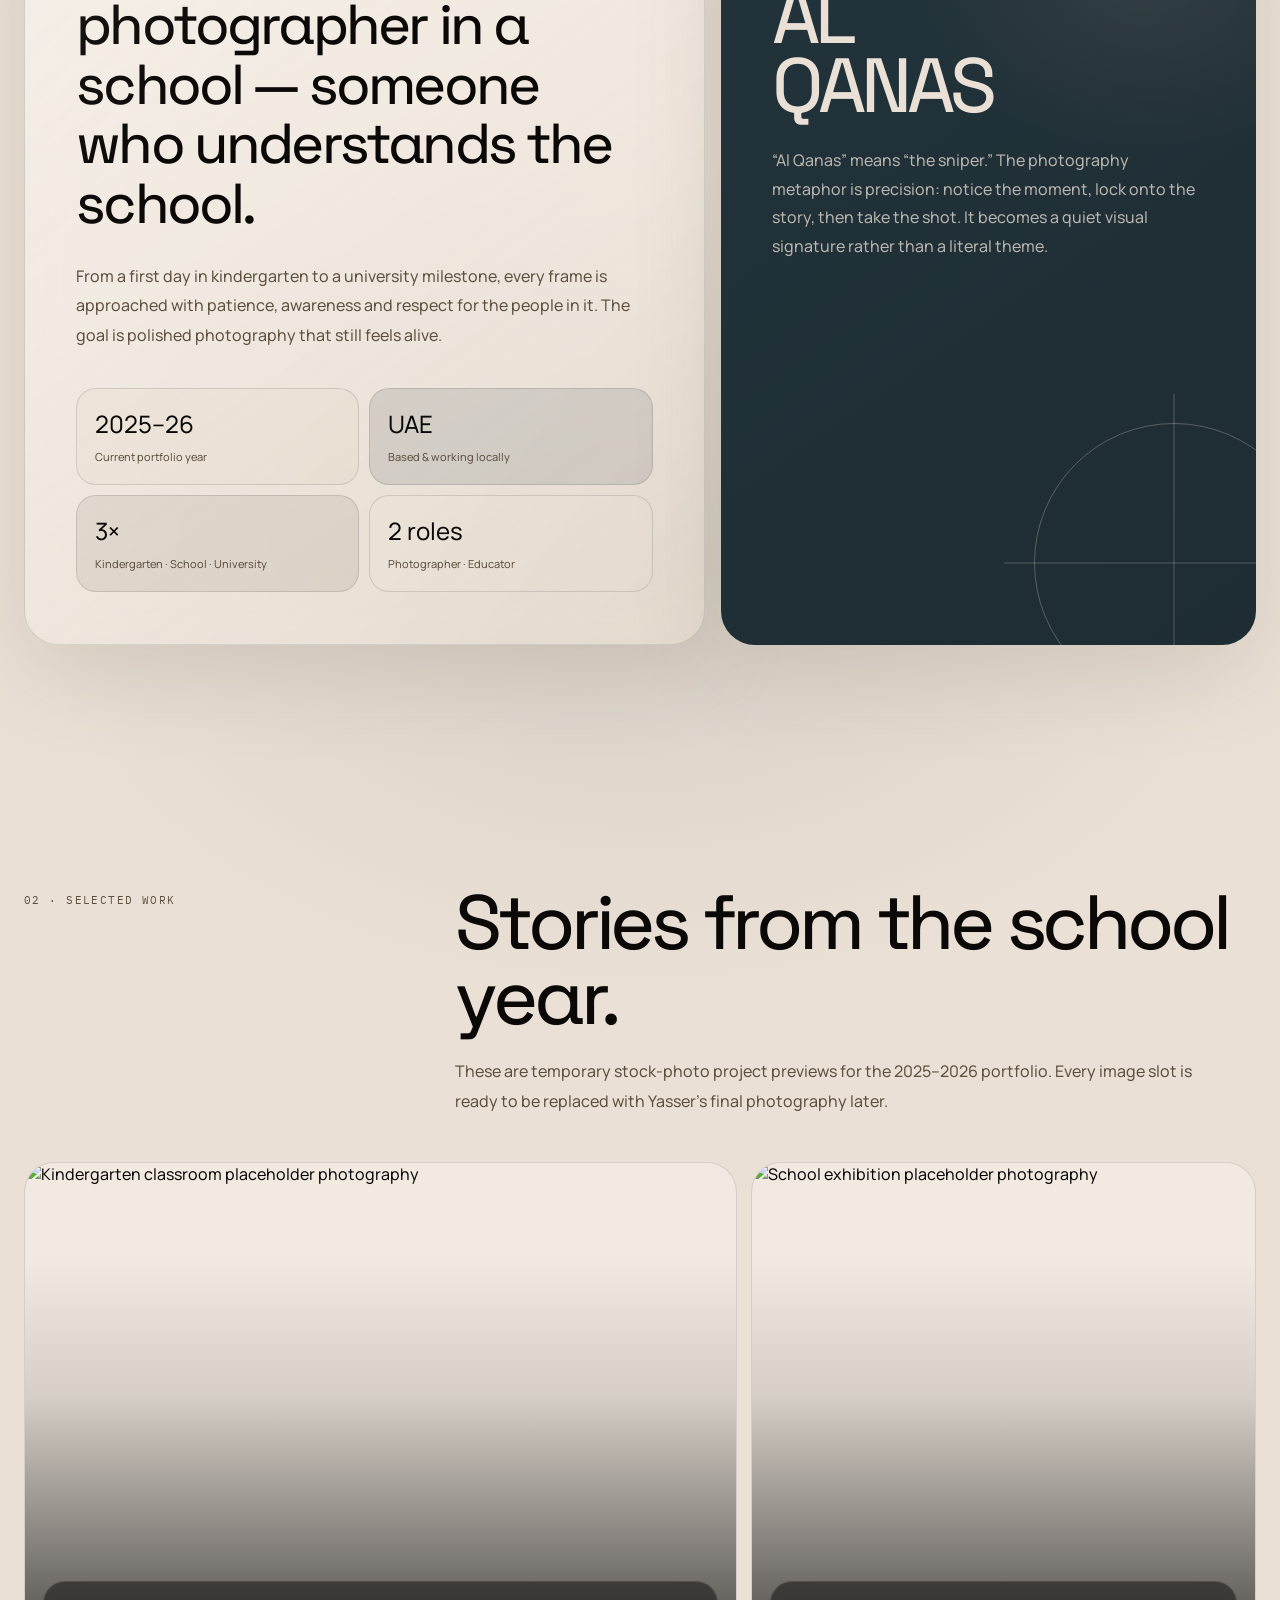
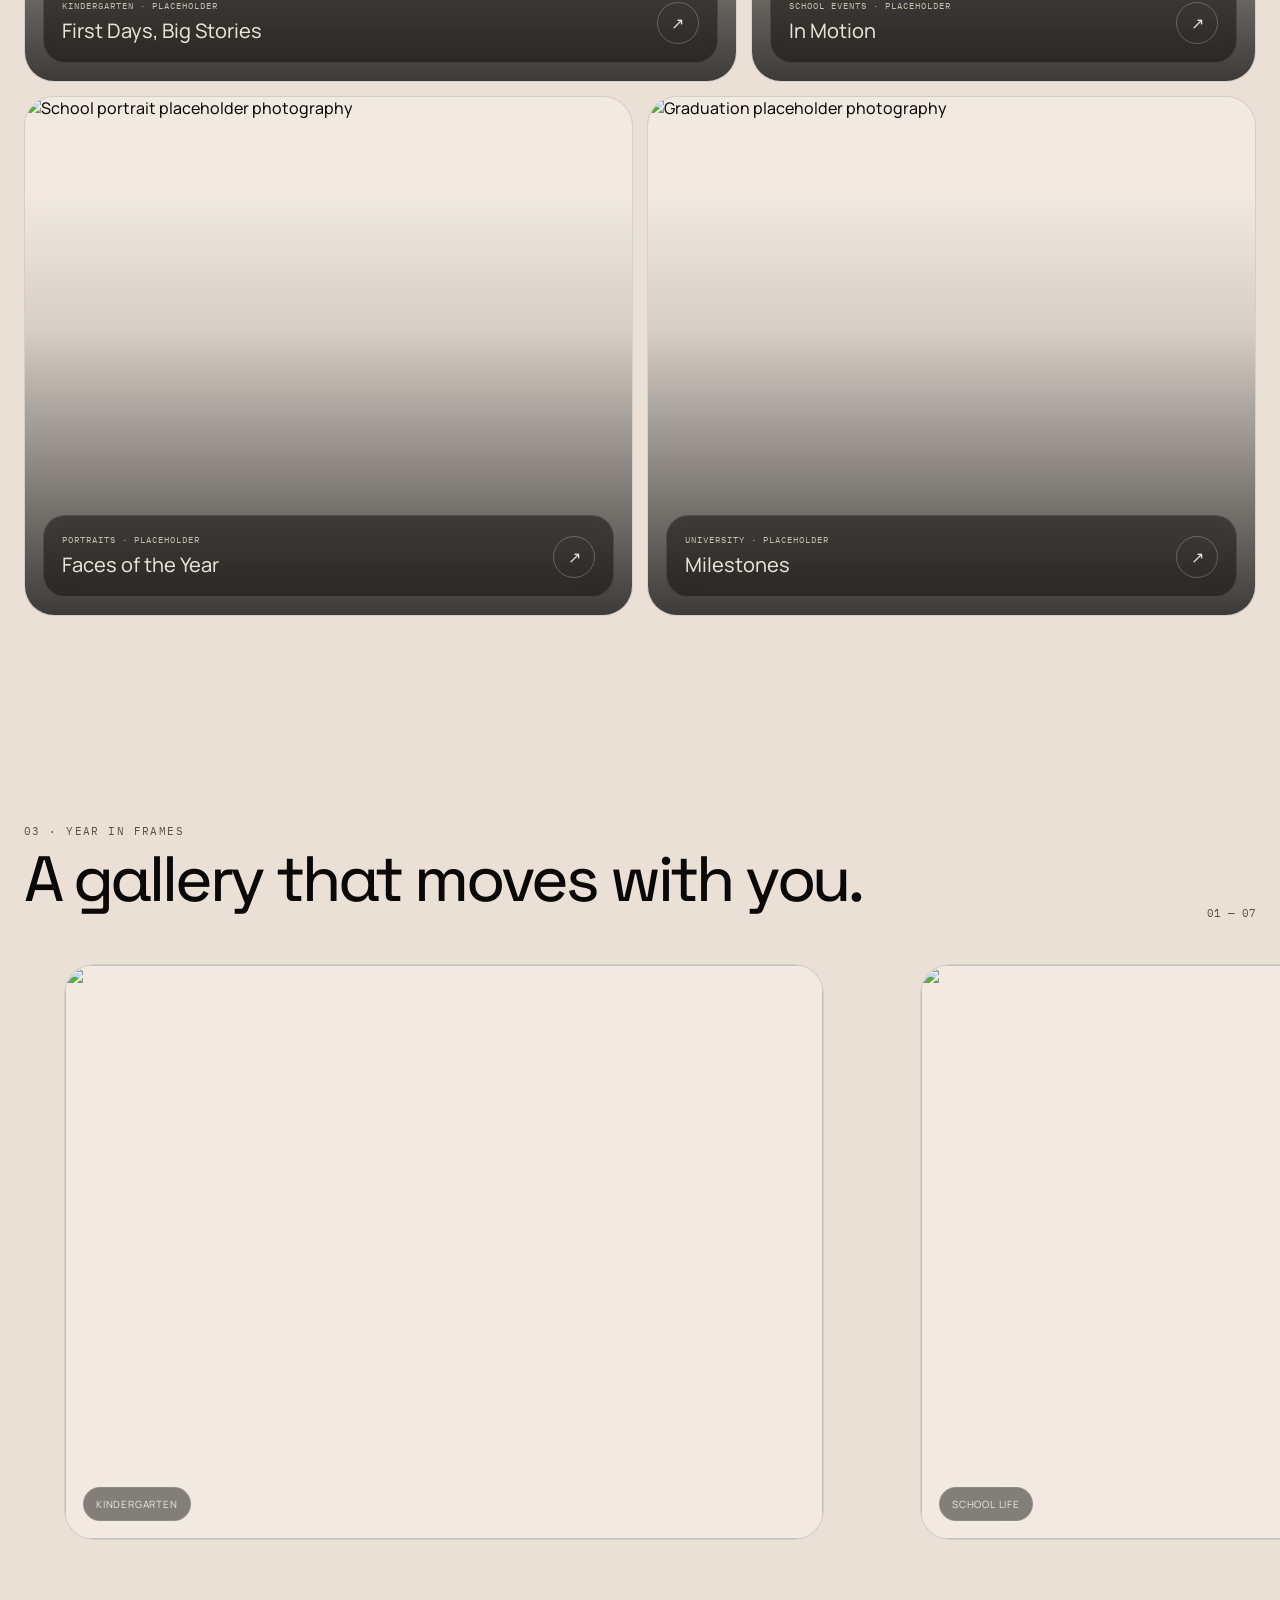
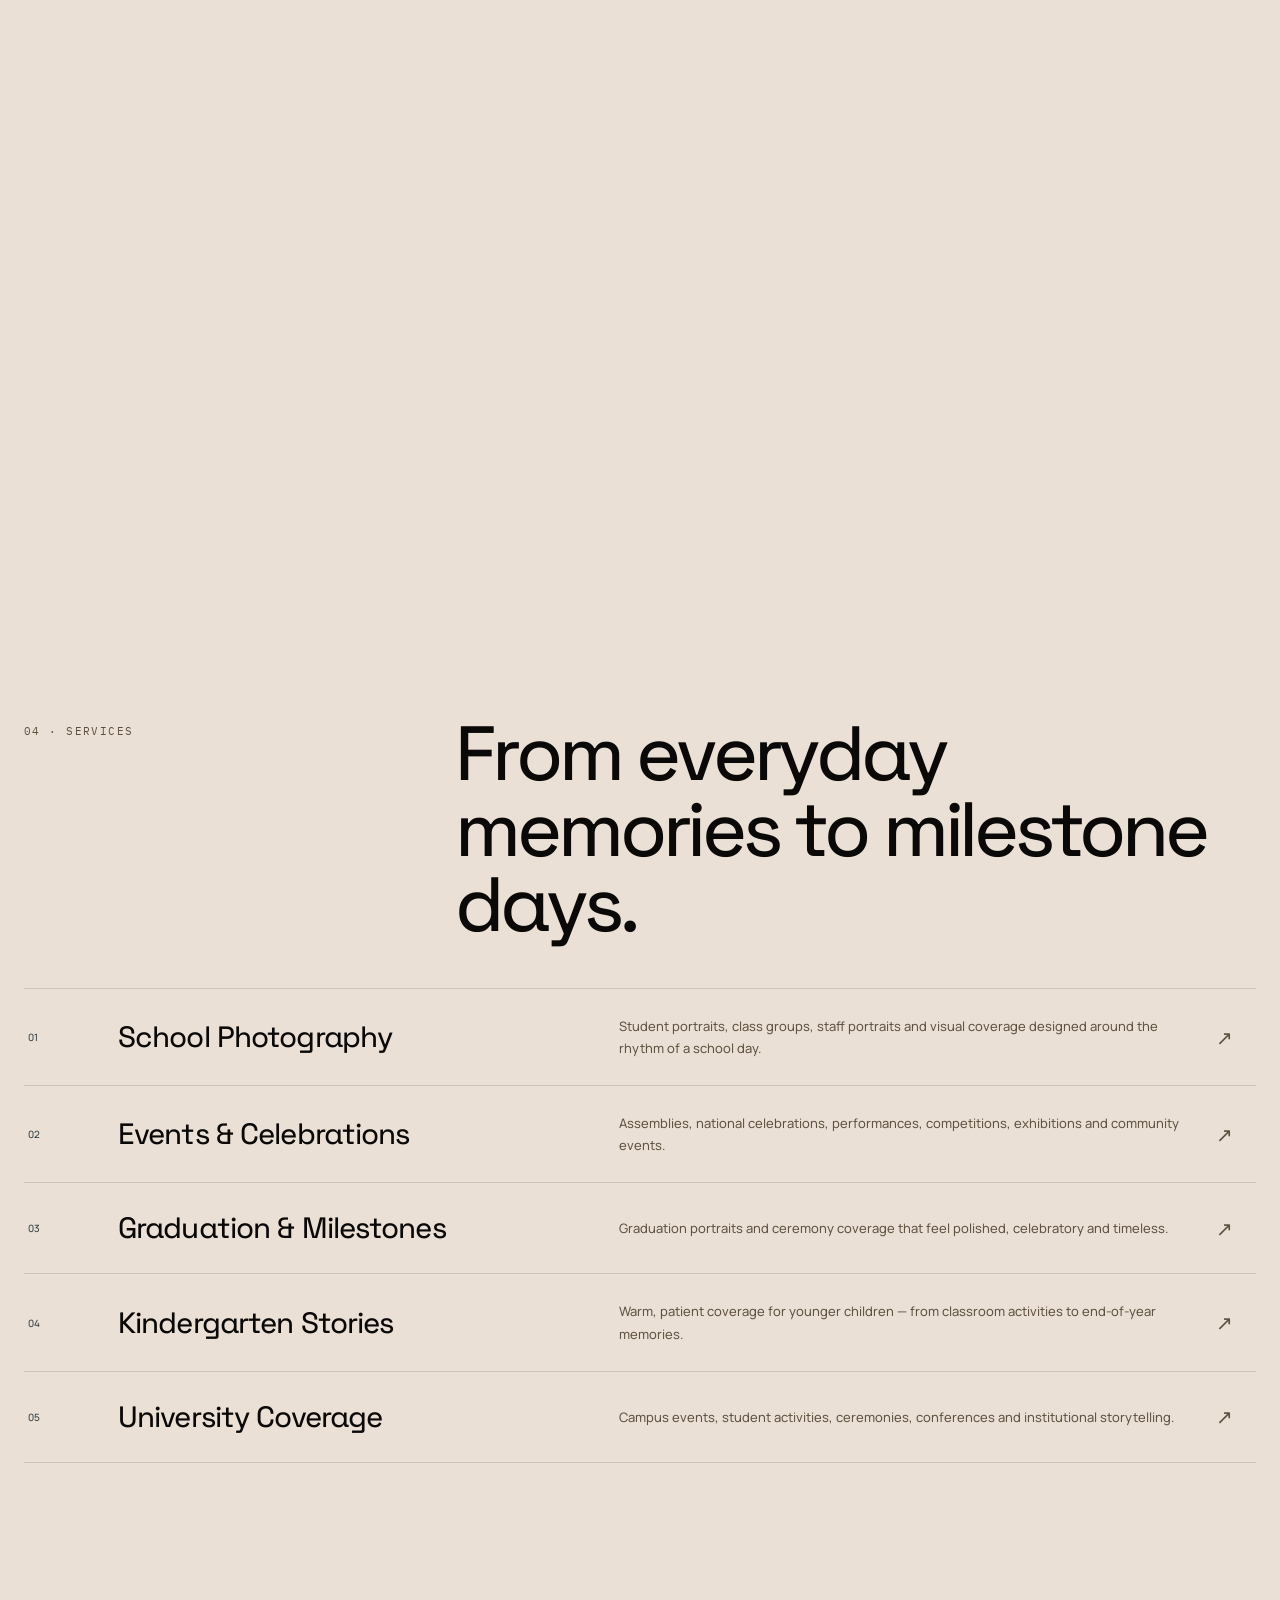
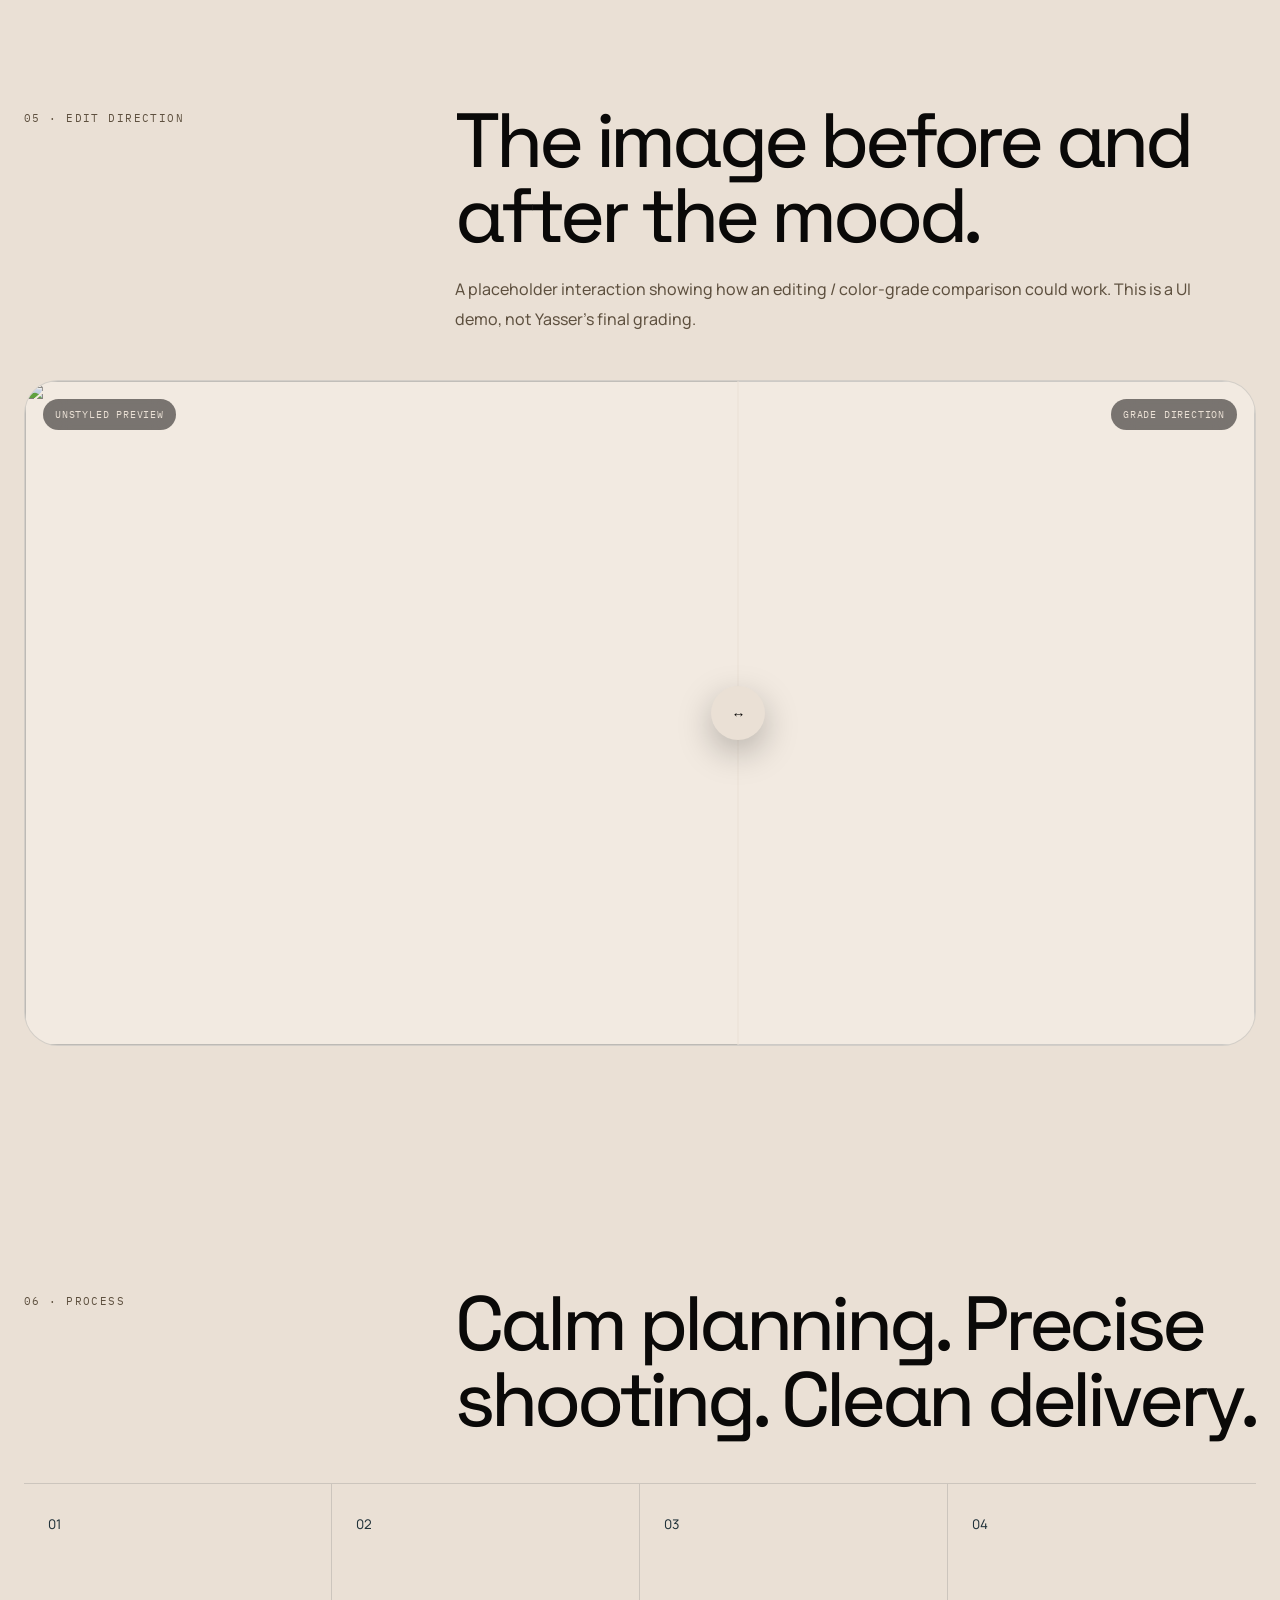
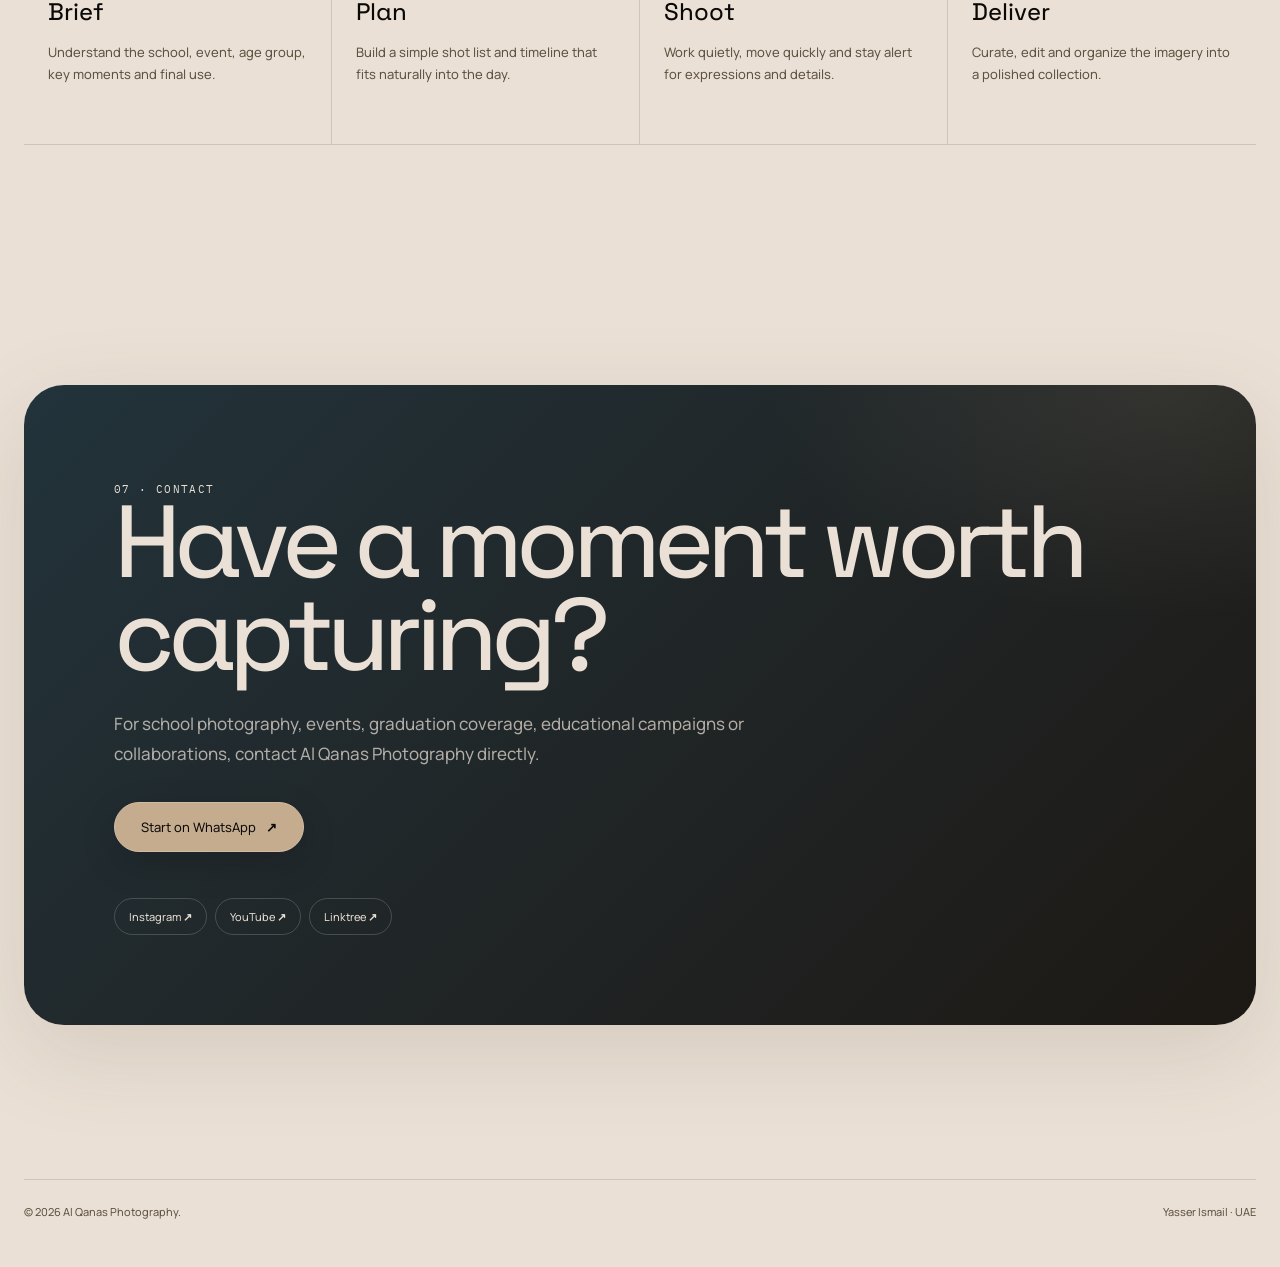
==== commit fec7b969: "Use full V4.1 portfolio as homepage" ====
--- a/index.html
+++ b/index.html
@@ -1 +1,236 @@
-<!doctype html><html><head><meta charset="utf-8"><meta name="viewport" content="width=device-width,initial-scale=1"><meta http-equiv="refresh" content="0;url=home.html"><title>Al Qanas Photography</title></head><body style="margin:0;background:#0A0908;color:#EAE0D5;font-family:system-ui;display:grid;place-items:center;min-height:100vh">Opening Al Qanas Photography…<script>location.replace('home.html')</script></body></html>+<!DOCTYPE html>
+<html lang="en" dir="ltr">
+<head>
+<meta charset="UTF-8">
+<meta name="viewport" content="width=device-width,initial-scale=1">
+<meta name="theme-color" content="#0A0908">
+<meta name="description" content="Al Qanas Photography — educational photography by Yasser Ismail in the UAE.">
+<link rel="preconnect" href="https://fonts.googleapis.com">
+<link rel="preconnect" href="https://fonts.gstatic.com" crossorigin>
+<link href="https://fonts.googleapis.com/css2?family=Alexandria:wght@400;500;600;700&family=Cormorant+Garamond:ital,wght@0,500;0,600;1,500;1,600&family=IBM+Plex+Mono:wght@400;500;600&family=IBM+Plex+Sans+Arabic:wght@400;500;600;700&family=Manrope:wght@400;500;600;700;800&family=Noto+Kufi+Arabic:wght@400;500;600;700&family=Space+Grotesk:wght@400;500;600;700&display=swap" rel="stylesheet">
+<link rel="stylesheet" href="assets/styles.css">
+<script>
+(()=>{const t=localStorage.getItem("alqanas-theme")||(matchMedia("(prefers-color-scheme: light)").matches?"light":"dark");document.documentElement.dataset.theme=t;const l=localStorage.getItem("alqanas-lang")||"en";document.documentElement.lang=l;document.documentElement.dir=l==="ar"?"rtl":"ltr"})()
+</script>
+<title>Al Qanas Photography — Yasser Ismail</title>
+</head>
+<body>
+<div class="noise"></div>
+<div class="scroll-progress" aria-hidden="true"><i id="scrollProgressBar"></i></div>
+<div class="progressive-blur blur-top" aria-hidden="true"></div>
+<div class="progressive-blur blur-bottom" aria-hidden="true"></div>
+<div id="intro">
+  <div class="intro-core">
+    <div class="intro-reticle"><i></i></div>
+    <div class="intro-word"><span>AL QANAS</span></div>
+    <div class="intro-sub">Photography · UAE</div>
+<div class="intro-progress"><span id="introPercent">00</span><i><b id="introBar"></b></i><span>100</span></div>
+  </div>
+</div>
+<div class="cursor"></div><div class="cursor-dot"></div>
+<div class="hover-preview"><img alt=""></div>
+
+<div class="site-nav-wrap">
+<nav class="site-nav glass">
+<a class="brand" href="#top">
+<span class="brand-mark">
+<svg viewBox="0 0 48 48" fill="none" aria-hidden="true">
+  <circle cx="24" cy="24" r="15" stroke="currentColor" stroke-width="1.5"/>
+  <circle cx="24" cy="24" r="4" stroke="currentColor" stroke-width="1.5"/>
+  <path d="M24 2v11M24 35v11M2 24h11M35 24h11" stroke="currentColor" stroke-width="1.5"/>
+</svg>
+</span><span>AL QANAS PHOTOGRAPHY</span></a>
+<div class="nav-links">
+<a href="#work" data-en="Work" data-ar="الأعمال">Work</a>
+<a href="gallery.html" data-en="Gallery" data-ar="المعرض">Gallery</a>
+<a href="#about" data-en="About" data-ar="نبذة">About</a>
+<a href="#services" data-en="Services" data-ar="الخدمات">Services</a>
+<a class="nav-cta" href="https://iwtsp.com/971502549876" target="_blank" rel="noopener" data-en="Book a shoot" data-ar="احجز جلسة">Book a shoot</a>
+
+<button class="round-btn theme-toggle" id="themeToggle" aria-label="Switch theme">
+<svg class="moon" viewBox="0 0 24 24" fill="none"><path d="M20 15.2A8.5 8.5 0 0 1 8.8 4a8.5 8.5 0 1 0 11.2 11.2Z" stroke="currentColor" stroke-width="1.8"/></svg>
+<svg class="sun" viewBox="0 0 24 24" fill="none"><circle cx="12" cy="12" r="3.5" stroke="currentColor" stroke-width="1.8"/><path d="M12 2v2M12 20v2M4.93 4.93l1.42 1.42M17.66 17.66l1.41 1.41M2 12h2M20 12h2M4.93 19.07l1.42-1.42M17.66 6.34l1.41-1.41" stroke="currentColor" stroke-width="1.8" stroke-linecap="round"/></svg>
+</button>
+<button class="round-btn" id="langToggle" aria-label="Switch language">AR</button>
+</div>
+</nav>
+</div>
+
+<main id="top">
+<section class="hero">
+<div class="shell">
+<div class="hero-grid">
+  <div class="hero-copy glass liquid-glass spotlight reveal">
+    <div>
+      <div class="eyebrow" data-en="UAE · EDUCATIONAL PHOTOGRAPHY · 2025–2026" data-ar="الإمارات · تصوير تعليمي · 2025–2026">UAE · EDUCATIONAL PHOTOGRAPHY · 2025–2026</div>
+      <h1><span data-en="Moments," data-ar="لحظات،">Moments,</span><br><span class="accent accent-font" data-en="in focus." data-ar="في بؤرة التركيز.">in focus.</span></h1>
+      <p class="hero-lead" data-en="Meaningful photography for kindergartens, schools and universities — captured with the patience of a teacher and the precision of a marksman." data-ar="تصوير هادف لرياض الأطفال والمدارس والجامعات — بصبر المعلّم ودقّة القنّاص.">Meaningful photography for kindergartens, schools and universities — captured with the patience of a teacher and the precision of a marksman.</p>
+    </div>
+    <div>
+      <div class="hero-actions">
+        <a href="#work" class="btn primary"><span data-en="View selected work" data-ar="شاهد مختارات الأعمال">View selected work</span><span class="arrow">↗</span></a>
+        <a href="#about" class="btn"><span data-en="Meet Yasser" data-ar="تعرّف على ياسر">Meet Yasser</span><span class="arrow">↓</span></a>
+      </div>
+      <div class="scroll-cue"><span data-en="Scroll to explore" data-ar="مرّر للاستكشاف">Scroll to explore</span><i></i></div>
+    </div>
+  </div>
+  <div class="hero-media reveal">
+    <img src="assets/yasser-ismail.jpg" alt="Yasser Ismail, photographer and educator">
+    <div class="scope"><i></i></div>
+    <div class="hero-tag glass">
+      <div><b>Yasser Ismail</b><br><span data-en="Photographer · Educator" data-ar="مصوّر · تربوي">Photographer · Educator</span></div>
+      <span data-en="United Arab Emirates" data-ar="دولة الإمارات العربية المتحدة">United Arab Emirates</span>
+    </div>
+  </div>
+</div>
+<div class="ticker"><div class="ticker-track">
+<span>School Portraits</span><span>Graduations</span><span>Events</span><span>Classroom Stories</span><span>University Life</span><span>Creative Direction</span>
+<span>School Portraits</span><span>Graduations</span><span>Events</span><span>Classroom Stories</span><span>University Life</span><span>Creative Direction</span>
+</div></div>
+</div>
+</section>
+
+<section id="about">
+<div class="shell">
+<div class="section-head reveal">
+  <div class="section-kicker" data-en="01 · ABOUT" data-ar="01 · نبذة">01 · ABOUT</div>
+  <div><h2 class="section-title" data-en="Photography shaped by education." data-ar="تصوير تصنعه خبرة التعليم.">Photography shaped by education.</h2>
+  <p class="section-copy" data-en="Yasser Ismail works where education and visual storytelling meet. As a teacher in the UAE Ministry of Education and the photographer behind Al Qanas Photography, he understands the people, pace and small moments that make educational communities memorable." data-ar="يعمل ياسر إسماعيل عند نقطة التقاء التعليم والسرد البصري. وبصفته معلماً في وزارة التربية والتعليم بدولة الإمارات والمصوّر وراء «القنّاص للتصوير»، فهو يفهم الأشخاص وإيقاع اليوم واللحظات الصغيرة التي تصنع ذاكرة المجتمع التعليمي.">Yasser Ismail works where education and visual storytelling meet.</p></div>
+</div>
+<div class="about-layout">
+  <article class="about-main glass liquid-glass spotlight reveal">
+    <h3 data-en="Not just a photographer in a school — someone who understands the school." data-ar="ليس مجرد مصوّر داخل المدرسة — بل شخص يفهم المدرسة.">Not just a photographer in a school — someone who understands the school.</h3>
+    <p data-en="From a first day in kindergarten to a university milestone, every frame is approached with patience, awareness and respect for the people in it. The goal is polished photography that still feels alive." data-ar="من أول يوم في الروضة إلى محطة جامعية مهمة، تُلتقط كل صورة بصبر ووعي واحترام للأشخاص فيها. الهدف هو صور مصقولة ومحترفة تبقى نابضة بالحياة.">From a first day in kindergarten to a university milestone, every frame is approached with patience.</p>
+    <div class="facts">
+      <div class="fact"><strong>2025–26</strong><span data-en="Current portfolio year" data-ar="عام ملف الأعمال الحالي">Current portfolio year</span></div>
+      <div class="fact"><strong>UAE</strong><span data-en="Based & working locally" data-ar="مقيم ويعمل محلياً">Based & working locally</span></div>
+      <div class="fact"><strong>3×</strong><span data-en="Kindergarten · School · University" data-ar="روضة · مدرسة · جامعة">Kindergarten · School · University</span></div>
+      <div class="fact"><strong>2 roles</strong><span data-en="Photographer · Educator" data-ar="مصوّر · تربوي">Photographer · Educator</span></div>
+    </div>
+  </article>
+  <article class="name-story reveal">
+    <div class="section-kicker" style="color:inherit" data-en="THE NAME" data-ar="فكرة الاسم">THE NAME</div>
+    <h3>AL<br>QANAS</h3>
+    <p data-en="“Al Qanas” means “the sniper.” The photography metaphor is precision: notice the moment, lock onto the story, then take the shot. It becomes a quiet visual signature rather than a literal theme." data-ar="«القنّاص» اسم قائم على فكرة الدقّة: نلاحظ اللحظة، نركّز على القصة، ثم نلتقط الصورة. الفكرة تتحول إلى توقيع بصري هادئ بدلاً من أن تكون موضوعاً حرفياً.">“Al Qanas” means “the sniper.” The photography metaphor is precision.</p>
+    <div class="reticle-bg"></div>
+  </article>
+</div>
+</div>
+</section>
+
+<section id="work">
+<div class="shell">
+<div class="section-head reveal">
+  <div class="section-kicker" data-en="02 · SELECTED WORK" data-ar="02 · مختارات الأعمال">02 · SELECTED WORK</div>
+  <div><h2 class="section-title" data-en="Stories from the school year." data-ar="حكايات من العام الدراسي.">Stories from the school year.</h2>
+  <p class="section-copy" data-en="These are temporary stock-photo project previews for the 2025–2026 portfolio. Every image slot is ready to be replaced with Yasser’s final photography later." data-ar="هذه معاينات مؤقتة بصور تجريبية لملف أعمال 2025–2026. جميع أماكن الصور جاهزة للاستبدال بصور ياسر النهائية لاحقاً.">Temporary stock-photo project previews for the 2025–2026 portfolio.</p></div>
+</div>
+<div class="work-grid">
+  <a class="project-card wide spotlight reveal cinematic" data-project-transition href="projects/kindergarten-stories.html">
+    <img src="assets/kindergarten-circle.jpg" alt="Kindergarten classroom placeholder photography">
+    <div class="project-meta"><div><small data-en="Kindergarten · Placeholder" data-ar="رياض الأطفال · صورة مؤقتة">Kindergarten · Placeholder</small><strong data-en="First Days, Big Stories" data-ar="بدايات صغيرة، حكايات كبيرة">First Days, Big Stories</strong></div><div class="go">↗</div></div>
+  </a>
+  <a class="project-card narrow spotlight reveal cinematic" style="--delay:100ms" data-project-transition href="projects/school-events.html">
+    <img src="assets/school-exhibition.jpg" alt="School exhibition placeholder photography">
+    <div class="project-meta"><div><small data-en="School Events · Placeholder" data-ar="فعاليات مدرسية · صورة مؤقتة">School Events · Placeholder</small><strong data-en="In Motion" data-ar="في قلب الحدث">In Motion</strong></div><div class="go">↗</div></div>
+  </a>
+  <a class="project-card spotlight reveal cinematic" data-project-transition href="projects/portraits-year.html">
+    <img src="assets/school-event.jpg" alt="School portrait placeholder photography">
+    <div class="project-meta"><div><small data-en="Portraits · Placeholder" data-ar="بورتريه · صورة مؤقتة">Portraits · Placeholder</small><strong data-en="Faces of the Year" data-ar="وجوه العام">Faces of the Year</strong></div><div class="go">↗</div></div>
+  </a>
+  <a class="project-card spotlight reveal cinematic" style="--delay:100ms" data-project-transition href="projects/university-milestones.html">
+    <img src="assets/graduation-caps.jpg" alt="Graduation placeholder photography">
+    <div class="project-meta"><div><small data-en="University · Placeholder" data-ar="الجامعة · صورة مؤقتة">University · Placeholder</small><strong data-en="Milestones" data-ar="محطات لا تُنسى">Milestones</strong></div><div class="go">↗</div></div>
+  </a>
+</div>
+</div>
+</section>
+
+<section class="horizontal-stage">
+<div class="horizontal-sticky">
+<div class="horizontal-inner">
+<div class="shell horizontal-top reveal">
+  <div><div class="section-kicker" data-en="03 · YEAR IN FRAMES" data-ar="03 · العام في لقطات">03 · YEAR IN FRAMES</div><h2 class="horizontal-title" data-en="A gallery that moves with you." data-ar="معرض يتحرك معك.">A gallery that moves with you.</h2></div>
+  <div class="horizontal-count">01 — 07</div>
+</div>
+<div class="horizontal-track">
+  <figure class="h-card cinematic reveal"><img src="assets/kindergarten-story.jpg" alt=""><span>Kindergarten</span></figure>
+  <figure class="h-card tall cinematic reveal"><img src="assets/school-event.jpg" alt=""><span>School life</span></figure>
+  <figure class="h-card cinematic reveal"><img src="assets/school-exhibition.jpg" alt=""><span>Exhibition</span></figure>
+  <figure class="h-card tall cinematic reveal"><img src="assets/campus-life.jpg" alt=""><span>Campus</span></figure>
+  <figure class="h-card cinematic reveal"><img src="assets/university-group.jpg" alt=""><span>University</span></figure>
+  <figure class="h-card tall cinematic reveal"><img src="assets/kindergarten-circle.jpg" alt=""><span>Classroom</span></figure>
+  <figure class="h-card cinematic reveal"><img src="assets/graduation-caps.jpg" alt=""><span>Graduation</span></figure>
+</div>
+</div>
+</div>
+</section>
+
+<section id="services">
+<div class="shell">
+<div class="section-head reveal">
+  <div class="section-kicker" data-en="04 · SERVICES" data-ar="04 · الخدمات">04 · SERVICES</div>
+  <div><h2 class="section-title" data-en="From everyday memories to milestone days." data-ar="من تفاصيل اليوم إلى أهم المحطات.">From everyday memories to milestone days.</h2></div>
+</div>
+<div class="services-list">
+  <div class="service-row spotlight reveal" data-preview="assets/school-event.jpg"><div class="num">01</div><h3 data-en="School Photography" data-ar="التصوير المدرسي">School Photography</h3><p data-en="Student portraits, class groups, staff portraits and visual coverage designed around the rhythm of a school day." data-ar="صور للطلبة والمجموعات الصفية والكوادر وتغطية بصرية مصممة لتناسب إيقاع اليوم المدرسي.">Student portraits, class groups, staff portraits and visual coverage.</p><div class="arr">↗</div></div>
+  <div class="service-row spotlight reveal" data-preview="assets/school-exhibition.jpg"><div class="num">02</div><h3 data-en="Events & Celebrations" data-ar="الفعاليات والاحتفالات">Events & Celebrations</h3><p data-en="Assemblies, national celebrations, performances, competitions, exhibitions and community events." data-ar="طوابير واحتفالات وطنية وعروض ومسابقات ومعارض وفعاليات مجتمعية.">Assemblies, celebrations, performances and exhibitions.</p><div class="arr">↗</div></div>
+  <div class="service-row spotlight reveal" data-preview="assets/graduation-caps.jpg"><div class="num">03</div><h3 data-en="Graduation & Milestones" data-ar="التخرج والمحطات المهمة">Graduation & Milestones</h3><p data-en="Graduation portraits and ceremony coverage that feel polished, celebratory and timeless." data-ar="صور تخرج وتغطية مراسم بأسلوب أنيق واحتفالي ويبقى جميلاً مع مرور الوقت.">Graduation portraits and ceremony coverage.</p><div class="arr">↗</div></div>
+  <div class="service-row spotlight reveal" data-preview="assets/kindergarten-circle.jpg"><div class="num">04</div><h3 data-en="Kindergarten Stories" data-ar="حكايات رياض الأطفال">Kindergarten Stories</h3><p data-en="Warm, patient coverage for younger children — from classroom activities to end-of-year memories." data-ar="تغطية دافئة وصبورة للأطفال الأصغر سناً، من الأنشطة الصفية إلى ذكريات نهاية العام.">Warm, patient coverage for younger children.</p><div class="arr">↗</div></div>
+  <div class="service-row spotlight reveal" data-preview="assets/university-group.jpg"><div class="num">05</div><h3 data-en="University Coverage" data-ar="التغطية الجامعية">University Coverage</h3><p data-en="Campus events, student activities, ceremonies, conferences and institutional storytelling." data-ar="فعاليات الحرم الجامعي والأنشطة الطلابية والمراسم والمؤتمرات والقصص المؤسسية.">Campus events, ceremonies and institutional storytelling.</p><div class="arr">↗</div></div>
+</div>
+</div>
+</section>
+
+<section>
+<div class="shell">
+<div class="section-head reveal">
+  <div class="section-kicker" data-en="05 · EDIT DIRECTION" data-ar="05 · أسلوب المعالجة">05 · EDIT DIRECTION</div>
+  <div><h2 class="section-title" data-en="The image before and after the mood." data-ar="الصورة قبل وبعد المعالجة البصرية.">The image before and after the mood.</h2>
+  <p class="section-copy" data-en="A placeholder interaction showing how an editing / color-grade comparison could work. This is a UI demo, not Yasser’s final grading." data-ar="تفاعل تجريبي يوضح كيف يمكن عرض مقارنة المعالجة والألوان. هذا نموذج للواجهة وليس المعالجة النهائية لياسر.">A placeholder interaction showing how an editing comparison could work.</p></div>
+</div>
+<div class="before-after reveal">
+  <div class="base"><img src="assets/university-group.jpg" alt=""></div>
+  <div class="after"><img src="assets/university-group.jpg" alt=""></div>
+  <div class="ba-label left" data-en="UNSTYLED PREVIEW" data-ar="معاينة أولية">UNSTYLED PREVIEW</div>
+  <div class="ba-label right" data-en="GRADE DIRECTION" data-ar="اتجاه المعالجة">GRADE DIRECTION</div>
+  <div class="ba-line"></div><div class="ba-handle">↔</div>
+  <input class="ba-input" type="range" min="0" max="100" value="58" aria-label="Before and after comparison">
+</div>
+</div>
+</section>
+
+<section>
+<div class="shell">
+<div class="section-head reveal">
+  <div class="section-kicker" data-en="06 · PROCESS" data-ar="06 · آلية العمل">06 · PROCESS</div>
+  <div><h2 class="section-title" data-en="Calm planning. Precise shooting. Clean delivery." data-ar="تخطيط هادئ. تصوير دقيق. تسليم منظّم.">Calm planning. Precise shooting. Clean delivery.</h2></div>
+</div>
+<div class="process-grid reveal">
+  <div class="step"><small>01</small><h3 data-en="Brief" data-ar="الفكرة">Brief</h3><p data-en="Understand the school, event, age group, key moments and final use." data-ar="فهم المدرسة أو الفعالية والفئة العمرية واللحظات المهمة والاستخدام النهائي.">Understand the school and key moments.</p></div>
+  <div class="step"><small>02</small><h3 data-en="Plan" data-ar="التخطيط">Plan</h3><p data-en="Build a simple shot list and timeline that fits naturally into the day." data-ar="إعداد قائمة لقطات وجدول بسيط ينسجم بشكل طبيعي مع سير اليوم.">Build a simple shot list and timeline.</p></div>
+  <div class="step"><small>03</small><h3 data-en="Shoot" data-ar="التصوير">Shoot</h3><p data-en="Work quietly, move quickly and stay alert for expressions and details." data-ar="العمل بهدوء وسرعة مع الانتباه للتعابير والتفاصيل.">Work quietly and stay alert for the moment.</p></div>
+  <div class="step"><small>04</small><h3 data-en="Deliver" data-ar="التسليم">Deliver</h3><p data-en="Curate, edit and organize the imagery into a polished collection." data-ar="اختيار الصور وتحريرها وتنظيمها في مجموعة مصقولة وسهلة الاستخدام.">Curate, edit and organize the imagery.</p></div>
+</div>
+</div>
+</section>
+
+<section id="contact">
+<div class="shell">
+<div class="contact reveal">
+  <div class="section-kicker" style="color:inherit" data-en="07 · CONTACT" data-ar="07 · تواصل">07 · CONTACT</div>
+  <h2 data-en="Have a moment worth capturing?" data-ar="هل لديك لحظة تستحق أن تُوثّق؟">Have a moment worth capturing?</h2>
+  <p data-en="For school photography, events, graduation coverage, educational campaigns or collaborations, contact Al Qanas Photography directly." data-ar="للتصوير المدرسي والفعاليات وحفلات التخرج والحملات التعليمية أو فرص التعاون، تواصل مباشرة مع القنّاص للتصوير.">For school photography, events, graduation coverage or collaborations, contact Al Qanas Photography directly.</p>
+  <a class="btn contact-cta" href="https://iwtsp.com/971502549876" target="_blank" rel="noopener"><span data-en="Start on WhatsApp" data-ar="ابدأ عبر واتساب">Start on WhatsApp</span><span>↗</span></a>
+  <div class="socials">
+    <a href="https://www.instagram.com/_alqanas_" target="_blank" rel="noopener">Instagram ↗</a>
+    <a href="https://www.youtube.com/channel/UC0wRJOMtjt2UkOzf7EjBNpg" target="_blank" rel="noopener">YouTube ↗</a>
+    <a href="https://linktr.ee/alqanas" target="_blank" rel="noopener">Linktree ↗</a>
+  </div>
+</div>
+</div>
+</section>
+</main>
+<footer><div class="shell footer-row"><span>© <span id="year"></span> Al Qanas Photography.</span><span data-en="Yasser Ismail · UAE" data-ar="ياسر إسماعيل · الإمارات">Yasser Ismail · UAE</span></div></footer>
+<script src="assets/app.js"></script>
+</body></html>
--- a/assets/styles.css
+++ b/assets/styles.css
@@ -0,0 +1,5 @@
+@import url("styles-1.css");
+@import url("styles-2.css");
+@import url("styles-3.css");
+@import url("styles-4.css");
+@import url("styles-5.css");
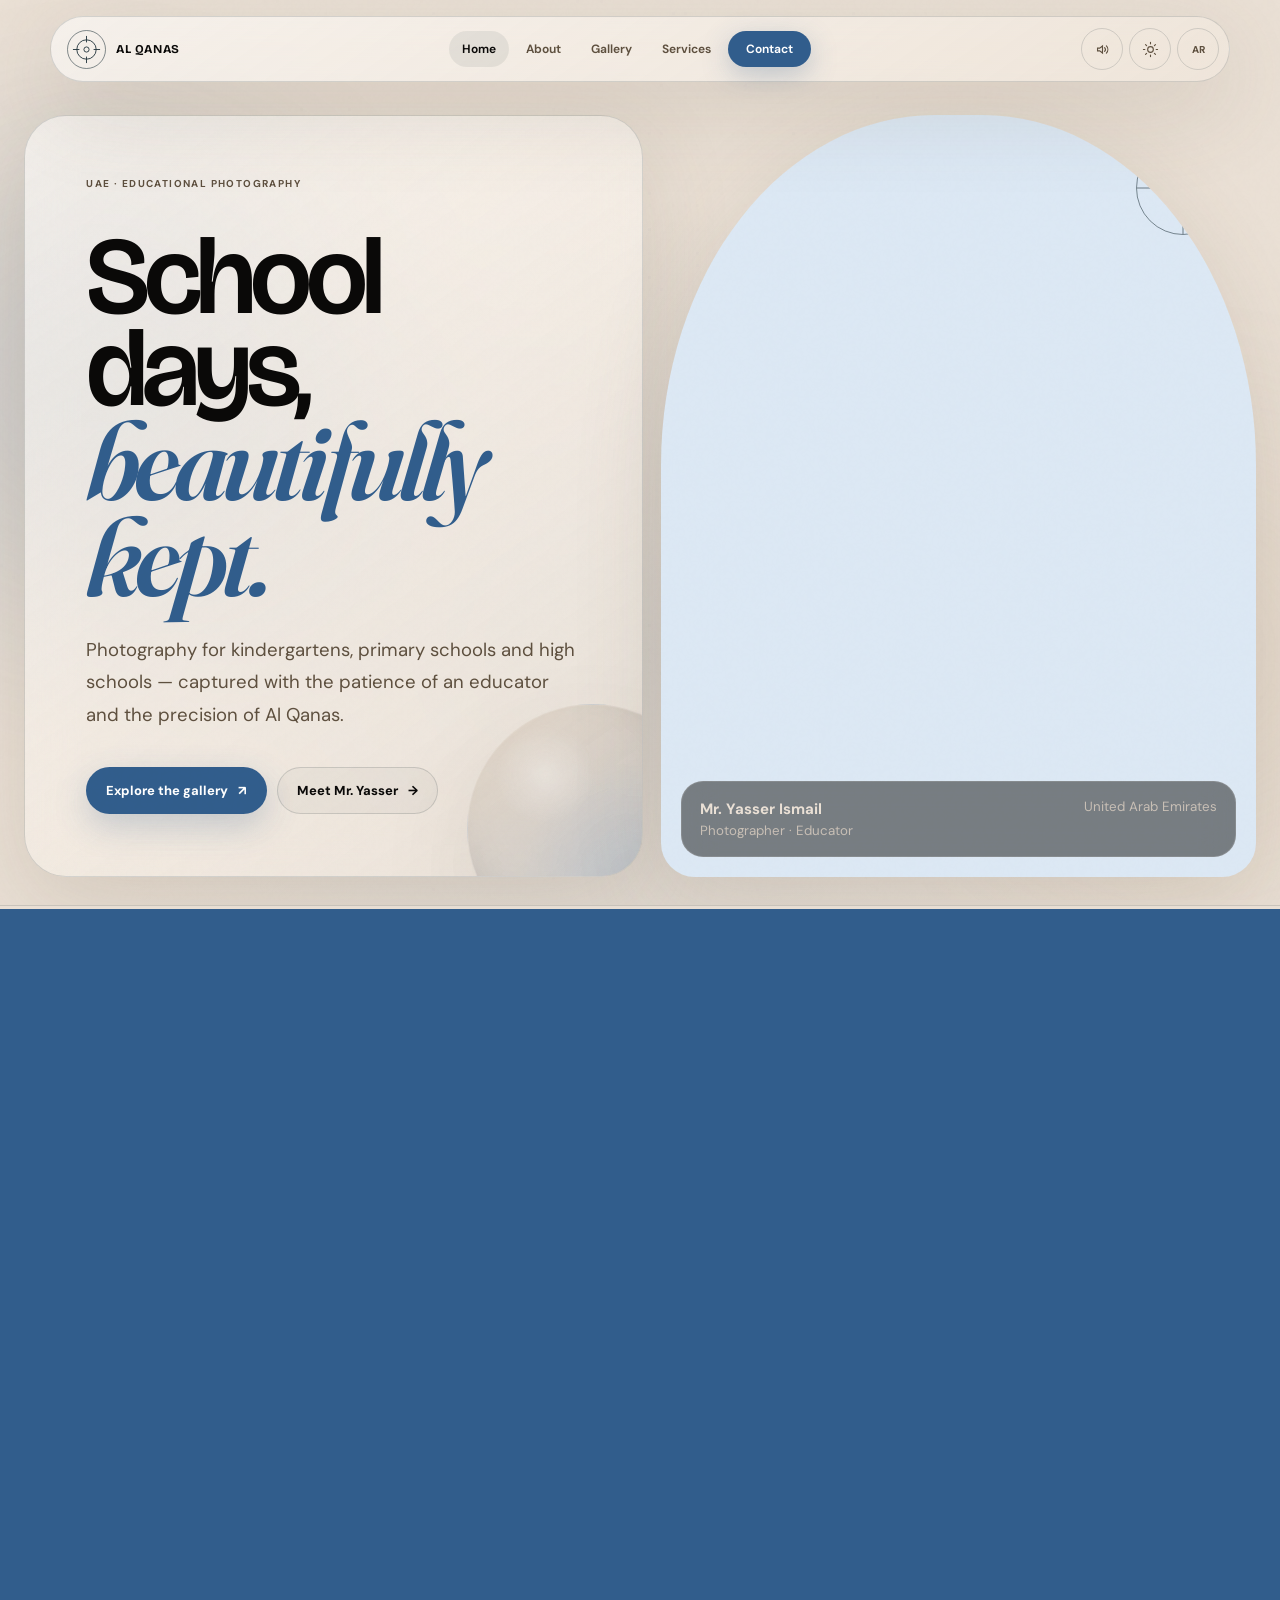
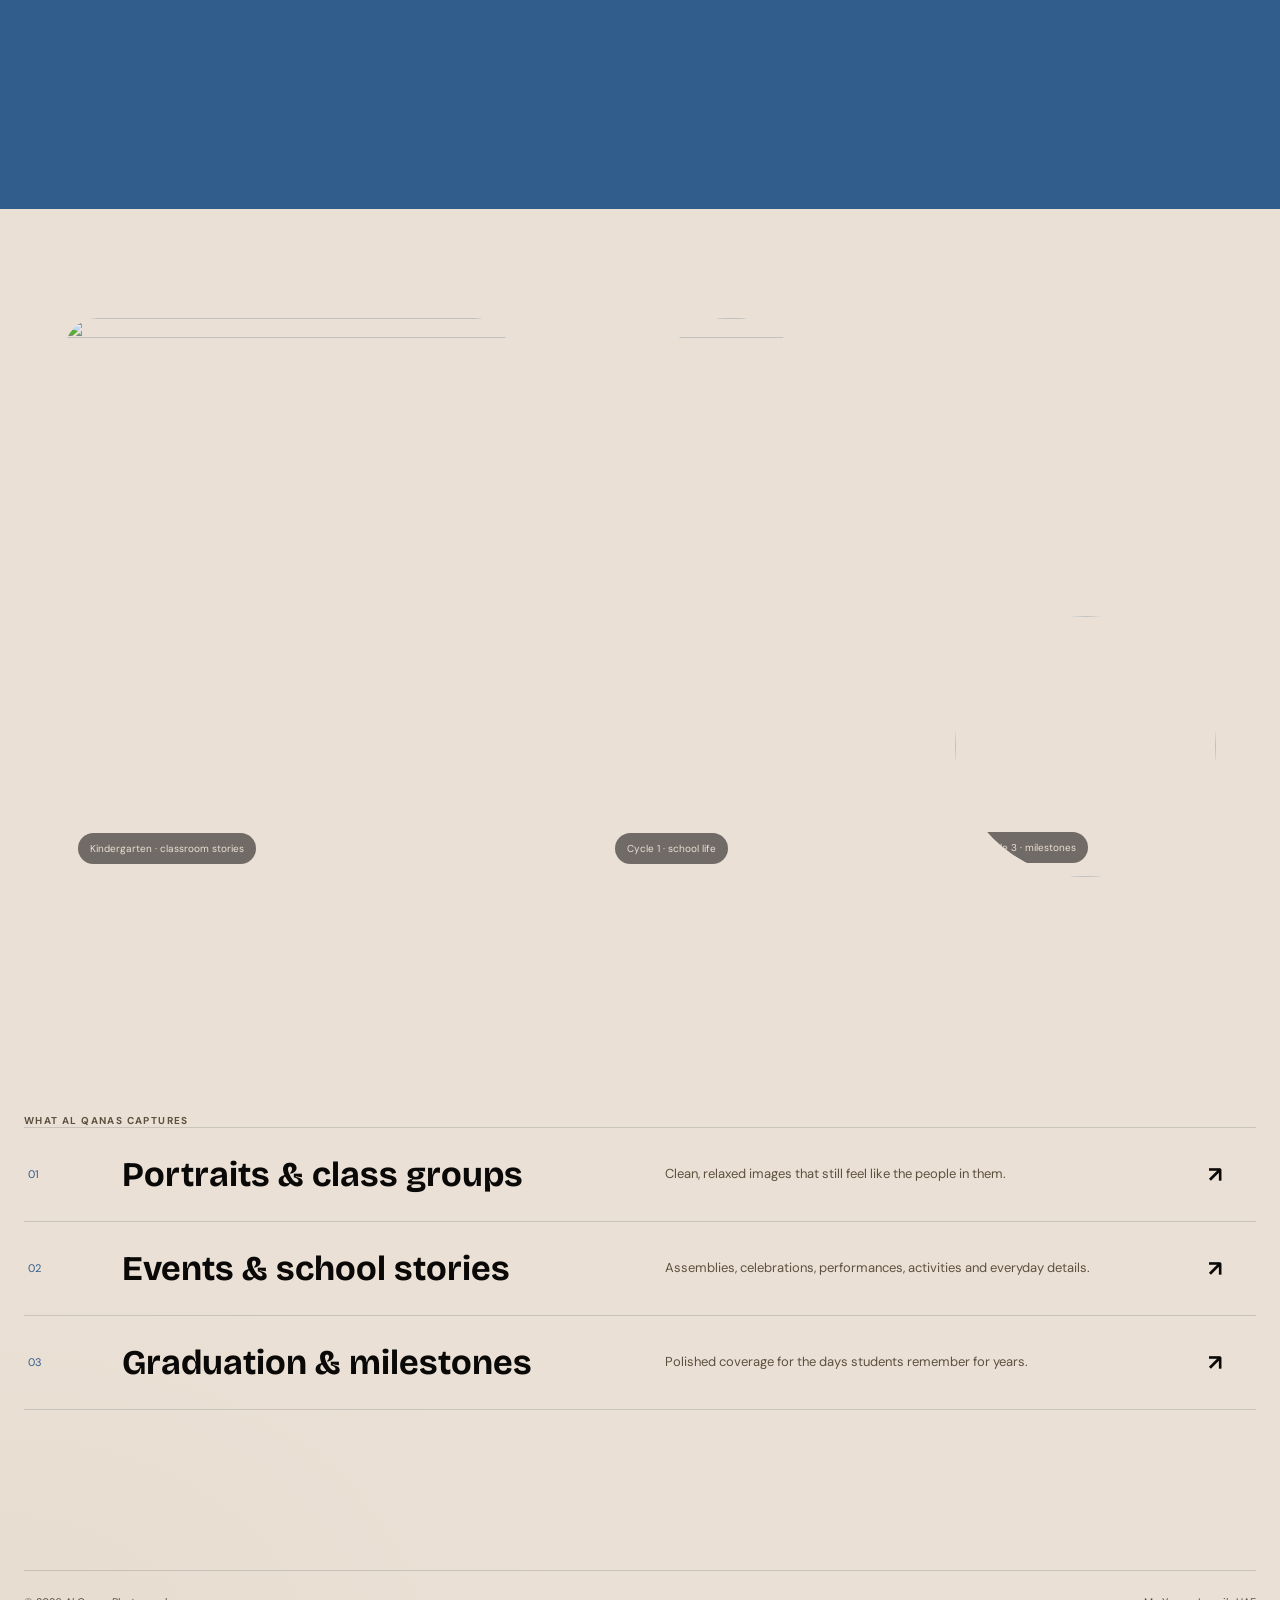
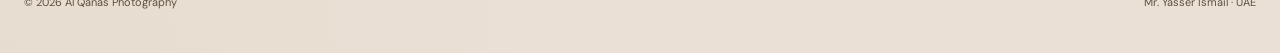
==== commit 2eabfbab: "Revamp Al Qanas portfolio to V5 multi-page experience" ====
--- a/index.html
+++ b/index.html
@@ -1,236 +1,65 @@
-<!DOCTYPE html>
-<html lang="en" dir="ltr">
-<head>
-<meta charset="UTF-8">
-<meta name="viewport" content="width=device-width,initial-scale=1">
-<meta name="theme-color" content="#0A0908">
-<meta name="description" content="Al Qanas Photography — educational photography by Yasser Ismail in the UAE.">
-<link rel="preconnect" href="https://fonts.googleapis.com">
-<link rel="preconnect" href="https://fonts.gstatic.com" crossorigin>
-<link href="https://fonts.googleapis.com/css2?family=Alexandria:wght@400;500;600;700&family=Cormorant+Garamond:ital,wght@0,500;0,600;1,500;1,600&family=IBM+Plex+Mono:wght@400;500;600&family=IBM+Plex+Sans+Arabic:wght@400;500;600;700&family=Manrope:wght@400;500;600;700;800&family=Noto+Kufi+Arabic:wght@400;500;600;700&family=Space+Grotesk:wght@400;500;600;700&display=swap" rel="stylesheet">
-<link rel="stylesheet" href="assets/styles.css">
-<script>
-(()=>{const t=localStorage.getItem("alqanas-theme")||(matchMedia("(prefers-color-scheme: light)").matches?"light":"dark");document.documentElement.dataset.theme=t;const l=localStorage.getItem("alqanas-lang")||"en";document.documentElement.lang=l;document.documentElement.dir=l==="ar"?"rtl":"ltr"})()
-</script>
-<title>Al Qanas Photography — Yasser Ismail</title>
-</head>
-<body>
-<div class="noise"></div>
-<div class="scroll-progress" aria-hidden="true"><i id="scrollProgressBar"></i></div>
-<div class="progressive-blur blur-top" aria-hidden="true"></div>
-<div class="progressive-blur blur-bottom" aria-hidden="true"></div>
-<div id="intro">
-  <div class="intro-core">
-    <div class="intro-reticle"><i></i></div>
-    <div class="intro-word"><span>AL QANAS</span></div>
-    <div class="intro-sub">Photography · UAE</div>
-<div class="intro-progress"><span id="introPercent">00</span><i><b id="introBar"></b></i><span>100</span></div>
-  </div>
-</div>
-<div class="cursor"></div><div class="cursor-dot"></div>
-<div class="hover-preview"><img alt=""></div>
+<!doctype html><html lang="en" dir="ltr"><head><meta charset="utf-8"><meta name="viewport" content="width=device-width,initial-scale=1"><meta name="theme-color" content="#0A0908"><meta name="description" content="Al Qanas Photography — educational photography by Mr. Yasser Ismail in the UAE."><link rel="preconnect" href="https://fonts.googleapis.com"><link rel="preconnect" href="https://fonts.gstatic.com" crossorigin><link href="https://fonts.googleapis.com/css2?family=Alexandria:wght@400;500;600;700&family=Bricolage+Grotesque:opsz,wght@12..96,400;12..96,500;12..96,600;12..96,700&family=DM+Sans:opsz,wght@9..40,400;9..40,500;9..40,600;9..40,700&family=Fraunces:opsz,wght@9..144,500;9..144,600&family=Noto+Kufi+Arabic:wght@400;500;600;700&family=Noto+Sans+Arabic:wght@400;500;600;700&display=swap" rel="stylesheet"><link rel="stylesheet" href="assets/styles.css"><script>(()=>{const t=localStorage.getItem("alqanas-theme")||(matchMedia("(prefers-color-scheme: light)").matches?"light":"dark");document.documentElement.dataset.theme=t;const l=localStorage.getItem("alqanas-lang")||"en";document.documentElement.lang=l;document.documentElement.dir=l==="ar"?"rtl":"ltr"})()</script><title>Home — Al Qanas Photography</title></head><body>
+<div class="noise"></div><canvas class="flicker-grid" id="flickerGrid" aria-hidden="true"></canvas><div class="aurora"></div>
+<div class="page-wipe" id="pageWipe"></div>
+<div class="cursor-ring"></div><div class="cursor-dot"></div>
+<div class="loader" id="loader"><div class="loader-inner"><div class="loader-rings"><i></i><i></i><i></i></div><div class="loader-word" id="loaderWord">FOCUS</div><div class="loader-line"><b id="loaderBar"></b></div><div class="loader-meta"><span>AL QANAS</span><span id="loaderPct">00</span></div></div></div>
 
-<div class="site-nav-wrap">
-<nav class="site-nav glass">
-<a class="brand" href="#top">
-<span class="brand-mark">
-<svg viewBox="0 0 48 48" fill="none" aria-hidden="true">
-  <circle cx="24" cy="24" r="15" stroke="currentColor" stroke-width="1.5"/>
-  <circle cx="24" cy="24" r="4" stroke="currentColor" stroke-width="1.5"/>
-  <path d="M24 2v11M24 35v11M2 24h11M35 24h11" stroke="currentColor" stroke-width="1.5"/>
-</svg>
-</span><span>AL QANAS PHOTOGRAPHY</span></a>
-<div class="nav-links">
-<a href="#work" data-en="Work" data-ar="الأعمال">Work</a>
-<a href="gallery.html" data-en="Gallery" data-ar="المعرض">Gallery</a>
-<a href="#about" data-en="About" data-ar="نبذة">About</a>
-<a href="#services" data-en="Services" data-ar="الخدمات">Services</a>
-<a class="nav-cta" href="https://iwtsp.com/971502549876" target="_blank" rel="noopener" data-en="Book a shoot" data-ar="احجز جلسة">Book a shoot</a>
-
-<button class="round-btn theme-toggle" id="themeToggle" aria-label="Switch theme">
-<svg class="moon" viewBox="0 0 24 24" fill="none"><path d="M20 15.2A8.5 8.5 0 0 1 8.8 4a8.5 8.5 0 1 0 11.2 11.2Z" stroke="currentColor" stroke-width="1.8"/></svg>
-<svg class="sun" viewBox="0 0 24 24" fill="none"><circle cx="12" cy="12" r="3.5" stroke="currentColor" stroke-width="1.8"/><path d="M12 2v2M12 20v2M4.93 4.93l1.42 1.42M17.66 17.66l1.41 1.41M2 12h2M20 12h2M4.93 19.07l1.42-1.42M17.66 6.34l1.41-1.41" stroke="currentColor" stroke-width="1.8" stroke-linecap="round"/></svg>
-</button>
-<button class="round-btn" id="langToggle" aria-label="Switch language">AR</button>
+<div class="nav-wrap">
+<nav class="nav glass">
+<a class="brand" data-page-link href="index.html">
+  <span class="brand-mark"><svg viewBox="0 0 48 48" fill="none"><circle cx="24" cy="24" r="15" stroke="currentColor" stroke-width="1.4"/><circle cx="24" cy="24" r="4" stroke="currentColor" stroke-width="1.4"/><path d="M24 3v10M24 35v10M3 24h10M35 24h10" stroke="currentColor" stroke-width="1.4"/></svg></span>
+  <span>AL QANAS</span>
+</a>
+<div class="nav-menu" id="navMenu"><a data-page-link href="index.html" class="active" data-en="Home" data-ar="الرئيسية">Home</a><a data-page-link href="about.html" class="" data-en="About" data-ar="نبذة">About</a><a data-page-link href="gallery.html" class="" data-en="Gallery" data-ar="المعرض">Gallery</a><a data-page-link href="services.html" class="" data-en="Services" data-ar="الخدمات">Services</a><a data-page-link href="contact.html" class="contact-link" data-en="Contact" data-ar="تواصل">Contact</a></div>
+<div class="nav-tools">
+  <button class="icon-btn sound-btn" id="soundBtn" aria-label="Sound"><svg viewBox="0 0 24 24" fill="none"><path d="M5 10v4h3l4 3V7l-4 3H5Z" stroke="currentColor" stroke-width="1.6"/><path d="M15 9.3a4 4 0 0 1 0 5.4M17.5 7a7.2 7.2 0 0 1 0 10" stroke="currentColor" stroke-width="1.6" stroke-linecap="round"/></svg></button>
+  <button class="icon-btn theme-btn" id="themeBtn" aria-label="Theme"><svg viewBox="0 0 24 24" fill="none"><circle cx="12" cy="12" r="4" stroke="currentColor" stroke-width="1.6"/><path d="M12 2v2M12 20v2M2 12h2M20 12h2M5 5l1.5 1.5M17.5 17.5 19 19M19 5l-1.5 1.5M6.5 17.5 5 19" stroke="currentColor" stroke-width="1.6" stroke-linecap="round"/></svg></button>
+  <button class="icon-btn lang-btn" id="langBtn" aria-label="Language">AR</button>
+  <button class="icon-btn nav-hamb" id="navHamb" aria-label="Menu"><svg viewBox="0 0 24 24"><path d="M5 8h14M5 16h14" stroke="currentColor" stroke-width="1.7" stroke-linecap="round"/></svg></button>
 </div>
 </nav>
 </div>
 
-<main id="top">
-<section class="hero">
-<div class="shell">
-<div class="hero-grid">
-  <div class="hero-copy glass liquid-glass spotlight reveal">
+<main>
+<section class="home-hero">
+<div class="shell home-grid">
+  <div class="home-copy glass reveal">
+    <i class="depth-orb"></i>
     <div>
-      <div class="eyebrow" data-en="UAE · EDUCATIONAL PHOTOGRAPHY · 2025–2026" data-ar="الإمارات · تصوير تعليمي · 2025–2026">UAE · EDUCATIONAL PHOTOGRAPHY · 2025–2026</div>
-      <h1><span data-en="Moments," data-ar="لحظات،">Moments,</span><br><span class="accent accent-font" data-en="in focus." data-ar="في بؤرة التركيز.">in focus.</span></h1>
-      <p class="hero-lead" data-en="Meaningful photography for kindergartens, schools and universities — captured with the patience of a teacher and the precision of a marksman." data-ar="تصوير هادف لرياض الأطفال والمدارس والجامعات — بصبر المعلّم ودقّة القنّاص.">Meaningful photography for kindergartens, schools and universities — captured with the patience of a teacher and the precision of a marksman.</p>
+      <div class="eyebrow" data-en="UAE · EDUCATIONAL PHOTOGRAPHY" data-ar="الإمارات · تصوير تعليمي">UAE · EDUCATIONAL PHOTOGRAPHY</div>
+      <h1 class="display"><span data-en="School days," data-ar="أيام المدرسة،">School days,</span><br><span class="editorial blue" data-en="beautifully kept." data-ar="تبقى كحكاية.">beautifully kept.</span></h1>
+      <p class="page-lead" data-en="Photography for kindergartens, primary schools and high schools — captured with the patience of an educator and the precision of Al Qanas." data-ar="تصوير لرياض الأطفال والمدارس الابتدائية والثانوية — بصبر المعلّم ودقّة القنّاص.">Photography for kindergartens, primary schools and high schools — captured with the patience of an educator and the precision of Al Qanas.</p>
     </div>
-    <div>
-      <div class="hero-actions">
-        <a href="#work" class="btn primary"><span data-en="View selected work" data-ar="شاهد مختارات الأعمال">View selected work</span><span class="arrow">↗</span></a>
-        <a href="#about" class="btn"><span data-en="Meet Yasser" data-ar="تعرّف على ياسر">Meet Yasser</span><span class="arrow">↓</span></a>
-      </div>
-      <div class="scroll-cue"><span data-en="Scroll to explore" data-ar="مرّر للاستكشاف">Scroll to explore</span><i></i></div>
+    <div class="hero-actions">
+      <a data-page-link class="btn primary" href="gallery.html"><span data-en="Explore the gallery" data-ar="استكشف المعرض">Explore the gallery</span><span>↗</span></a>
+      <a data-page-link class="btn" href="about.html"><span data-en="Meet Mr. Yasser" data-ar="تعرّف على الأستاذ ياسر">Meet Mr. Yasser</span><span>→</span></a>
     </div>
   </div>
-  <div class="hero-media reveal">
-    <img src="assets/yasser-ismail.jpg" alt="Yasser Ismail, photographer and educator">
+  <div class="home-photo image-reveal reveal tilt">
+    <img src="assets/yasser-ismail.jpg" alt="Mr. Yasser Ismail">
     <div class="scope"><i></i></div>
-    <div class="hero-tag glass">
-      <div><b>Yasser Ismail</b><br><span data-en="Photographer · Educator" data-ar="مصوّر · تربوي">Photographer · Educator</span></div>
-      <span data-en="United Arab Emirates" data-ar="دولة الإمارات العربية المتحدة">United Arab Emirates</span>
-    </div>
+    <div class="photo-badge"><div><b>Mr. Yasser Ismail</b><br><small data-en="Photographer · Educator" data-ar="مصوّر · تربوي">Photographer · Educator</small></div><small data-en="United Arab Emirates" data-ar="دولة الإمارات العربية المتحدة">United Arab Emirates</small></div>
   </div>
 </div>
-<div class="ticker"><div class="ticker-track">
-<span>School Portraits</span><span>Graduations</span><span>Events</span><span>Classroom Stories</span><span>University Life</span><span>Creative Direction</span>
-<span>School Portraits</span><span>Graduations</span><span>Events</span><span>Classroom Stories</span><span>University Life</span><span>Creative Direction</span>
-</div></div>
-</div>
 </section>
-
-<section id="about">
-<div class="shell">
-<div class="section-head reveal">
-  <div class="section-kicker" data-en="01 · ABOUT" data-ar="01 · نبذة">01 · ABOUT</div>
-  <div><h2 class="section-title" data-en="Photography shaped by education." data-ar="تصوير تصنعه خبرة التعليم.">Photography shaped by education.</h2>
-  <p class="section-copy" data-en="Yasser Ismail works where education and visual storytelling meet. As a teacher in the UAE Ministry of Education and the photographer behind Al Qanas Photography, he understands the people, pace and small moments that make educational communities memorable." data-ar="يعمل ياسر إسماعيل عند نقطة التقاء التعليم والسرد البصري. وبصفته معلماً في وزارة التربية والتعليم بدولة الإمارات والمصوّر وراء «القنّاص للتصوير»، فهو يفهم الأشخاص وإيقاع اليوم واللحظات الصغيرة التي تصنع ذاكرة المجتمع التعليمي.">Yasser Ismail works where education and visual storytelling meet.</p></div>
-</div>
-<div class="about-layout">
-  <article class="about-main glass liquid-glass spotlight reveal">
-    <h3 data-en="Not just a photographer in a school — someone who understands the school." data-ar="ليس مجرد مصوّر داخل المدرسة — بل شخص يفهم المدرسة.">Not just a photographer in a school — someone who understands the school.</h3>
-    <p data-en="From a first day in kindergarten to a university milestone, every frame is approached with patience, awareness and respect for the people in it. The goal is polished photography that still feels alive." data-ar="من أول يوم في الروضة إلى محطة جامعية مهمة، تُلتقط كل صورة بصبر ووعي واحترام للأشخاص فيها. الهدف هو صور مصقولة ومحترفة تبقى نابضة بالحياة.">From a first day in kindergarten to a university milestone, every frame is approached with patience.</p>
-    <div class="facts">
-      <div class="fact"><strong>2025–26</strong><span data-en="Current portfolio year" data-ar="عام ملف الأعمال الحالي">Current portfolio year</span></div>
-      <div class="fact"><strong>UAE</strong><span data-en="Based & working locally" data-ar="مقيم ويعمل محلياً">Based & working locally</span></div>
-      <div class="fact"><strong>3×</strong><span data-en="Kindergarten · School · University" data-ar="روضة · مدرسة · جامعة">Kindergarten · School · University</span></div>
-      <div class="fact"><strong>2 roles</strong><span data-en="Photographer · Educator" data-ar="مصوّر · تربوي">Photographer · Educator</span></div>
-    </div>
-  </article>
-  <article class="name-story reveal">
-    <div class="section-kicker" style="color:inherit" data-en="THE NAME" data-ar="فكرة الاسم">THE NAME</div>
-    <h3>AL<br>QANAS</h3>
-    <p data-en="“Al Qanas” means “the sniper.” The photography metaphor is precision: notice the moment, lock onto the story, then take the shot. It becomes a quiet visual signature rather than a literal theme." data-ar="«القنّاص» اسم قائم على فكرة الدقّة: نلاحظ اللحظة، نركّز على القصة، ثم نلتقط الصورة. الفكرة تتحول إلى توقيع بصري هادئ بدلاً من أن تكون موضوعاً حرفياً.">“Al Qanas” means “the sniper.” The photography metaphor is precision.</p>
-    <div class="reticle-bg"></div>
-  </article>
-</div>
-</div>
-</section>
-
-<section id="work">
-<div class="shell">
-<div class="section-head reveal">
-  <div class="section-kicker" data-en="02 · SELECTED WORK" data-ar="02 · مختارات الأعمال">02 · SELECTED WORK</div>
-  <div><h2 class="section-title" data-en="Stories from the school year." data-ar="حكايات من العام الدراسي.">Stories from the school year.</h2>
-  <p class="section-copy" data-en="These are temporary stock-photo project previews for the 2025–2026 portfolio. Every image slot is ready to be replaced with Yasser’s final photography later." data-ar="هذه معاينات مؤقتة بصور تجريبية لملف أعمال 2025–2026. جميع أماكن الصور جاهزة للاستبدال بصور ياسر النهائية لاحقاً.">Temporary stock-photo project previews for the 2025–2026 portfolio.</p></div>
-</div>
-<div class="work-grid">
-  <a class="project-card wide spotlight reveal cinematic" data-project-transition href="projects/kindergarten-stories.html">
-    <img src="assets/kindergarten-circle.jpg" alt="Kindergarten classroom placeholder photography">
-    <div class="project-meta"><div><small data-en="Kindergarten · Placeholder" data-ar="رياض الأطفال · صورة مؤقتة">Kindergarten · Placeholder</small><strong data-en="First Days, Big Stories" data-ar="بدايات صغيرة، حكايات كبيرة">First Days, Big Stories</strong></div><div class="go">↗</div></div>
-  </a>
-  <a class="project-card narrow spotlight reveal cinematic" style="--delay:100ms" data-project-transition href="projects/school-events.html">
-    <img src="assets/school-exhibition.jpg" alt="School exhibition placeholder photography">
-    <div class="project-meta"><div><small data-en="School Events · Placeholder" data-ar="فعاليات مدرسية · صورة مؤقتة">School Events · Placeholder</small><strong data-en="In Motion" data-ar="في قلب الحدث">In Motion</strong></div><div class="go">↗</div></div>
-  </a>
-  <a class="project-card spotlight reveal cinematic" data-project-transition href="projects/portraits-year.html">
-    <img src="assets/school-event.jpg" alt="School portrait placeholder photography">
-    <div class="project-meta"><div><small data-en="Portraits · Placeholder" data-ar="بورتريه · صورة مؤقتة">Portraits · Placeholder</small><strong data-en="Faces of the Year" data-ar="وجوه العام">Faces of the Year</strong></div><div class="go">↗</div></div>
-  </a>
-  <a class="project-card spotlight reveal cinematic" style="--delay:100ms" data-project-transition href="projects/university-milestones.html">
-    <img src="assets/graduation-caps.jpg" alt="Graduation placeholder photography">
-    <div class="project-meta"><div><small data-en="University · Placeholder" data-ar="الجامعة · صورة مؤقتة">University · Placeholder</small><strong data-en="Milestones" data-ar="محطات لا تُنسى">Milestones</strong></div><div class="go">↗</div></div>
-  </a>
-</div>
-</div>
-</section>
-
-<section class="horizontal-stage">
-<div class="horizontal-sticky">
-<div class="horizontal-inner">
-<div class="shell horizontal-top reveal">
-  <div><div class="section-kicker" data-en="03 · YEAR IN FRAMES" data-ar="03 · العام في لقطات">03 · YEAR IN FRAMES</div><h2 class="horizontal-title" data-en="A gallery that moves with you." data-ar="معرض يتحرك معك.">A gallery that moves with you.</h2></div>
-  <div class="horizontal-count">01 — 07</div>
-</div>
-<div class="horizontal-track">
-  <figure class="h-card cinematic reveal"><img src="assets/kindergarten-story.jpg" alt=""><span>Kindergarten</span></figure>
-  <figure class="h-card tall cinematic reveal"><img src="assets/school-event.jpg" alt=""><span>School life</span></figure>
-  <figure class="h-card cinematic reveal"><img src="assets/school-exhibition.jpg" alt=""><span>Exhibition</span></figure>
-  <figure class="h-card tall cinematic reveal"><img src="assets/campus-life.jpg" alt=""><span>Campus</span></figure>
-  <figure class="h-card cinematic reveal"><img src="assets/university-group.jpg" alt=""><span>University</span></figure>
-  <figure class="h-card tall cinematic reveal"><img src="assets/kindergarten-circle.jpg" alt=""><span>Classroom</span></figure>
-  <figure class="h-card cinematic reveal"><img src="assets/graduation-caps.jpg" alt=""><span>Graduation</span></figure>
-</div>
-</div>
-</div>
-</section>
-
-<section id="services">
-<div class="shell">
-<div class="section-head reveal">
-  <div class="section-kicker" data-en="04 · SERVICES" data-ar="04 · الخدمات">04 · SERVICES</div>
-  <div><h2 class="section-title" data-en="From everyday memories to milestone days." data-ar="من تفاصيل اليوم إلى أهم المحطات.">From everyday memories to milestone days.</h2></div>
-</div>
-<div class="services-list">
-  <div class="service-row spotlight reveal" data-preview="assets/school-event.jpg"><div class="num">01</div><h3 data-en="School Photography" data-ar="التصوير المدرسي">School Photography</h3><p data-en="Student portraits, class groups, staff portraits and visual coverage designed around the rhythm of a school day." data-ar="صور للطلبة والمجموعات الصفية والكوادر وتغطية بصرية مصممة لتناسب إيقاع اليوم المدرسي.">Student portraits, class groups, staff portraits and visual coverage.</p><div class="arr">↗</div></div>
-  <div class="service-row spotlight reveal" data-preview="assets/school-exhibition.jpg"><div class="num">02</div><h3 data-en="Events & Celebrations" data-ar="الفعاليات والاحتفالات">Events & Celebrations</h3><p data-en="Assemblies, national celebrations, performances, competitions, exhibitions and community events." data-ar="طوابير واحتفالات وطنية وعروض ومسابقات ومعارض وفعاليات مجتمعية.">Assemblies, celebrations, performances and exhibitions.</p><div class="arr">↗</div></div>
-  <div class="service-row spotlight reveal" data-preview="assets/graduation-caps.jpg"><div class="num">03</div><h3 data-en="Graduation & Milestones" data-ar="التخرج والمحطات المهمة">Graduation & Milestones</h3><p data-en="Graduation portraits and ceremony coverage that feel polished, celebratory and timeless." data-ar="صور تخرج وتغطية مراسم بأسلوب أنيق واحتفالي ويبقى جميلاً مع مرور الوقت.">Graduation portraits and ceremony coverage.</p><div class="arr">↗</div></div>
-  <div class="service-row spotlight reveal" data-preview="assets/kindergarten-circle.jpg"><div class="num">04</div><h3 data-en="Kindergarten Stories" data-ar="حكايات رياض الأطفال">Kindergarten Stories</h3><p data-en="Warm, patient coverage for younger children — from classroom activities to end-of-year memories." data-ar="تغطية دافئة وصبورة للأطفال الأصغر سناً، من الأنشطة الصفية إلى ذكريات نهاية العام.">Warm, patient coverage for younger children.</p><div class="arr">↗</div></div>
-  <div class="service-row spotlight reveal" data-preview="assets/university-group.jpg"><div class="num">05</div><h3 data-en="University Coverage" data-ar="التغطية الجامعية">University Coverage</h3><p data-en="Campus events, student activities, ceremonies, conferences and institutional storytelling." data-ar="فعاليات الحرم الجامعي والأنشطة الطلابية والمراسم والمؤتمرات والقصص المؤسسية.">Campus events, ceremonies and institutional storytelling.</p><div class="arr">↗</div></div>
-</div>
-</div>
-</section>
-
-<section>
-<div class="shell">
-<div class="section-head reveal">
-  <div class="section-kicker" data-en="05 · EDIT DIRECTION" data-ar="05 · أسلوب المعالجة">05 · EDIT DIRECTION</div>
-  <div><h2 class="section-title" data-en="The image before and after the mood." data-ar="الصورة قبل وبعد المعالجة البصرية.">The image before and after the mood.</h2>
-  <p class="section-copy" data-en="A placeholder interaction showing how an editing / color-grade comparison could work. This is a UI demo, not Yasser’s final grading." data-ar="تفاعل تجريبي يوضح كيف يمكن عرض مقارنة المعالجة والألوان. هذا نموذج للواجهة وليس المعالجة النهائية لياسر.">A placeholder interaction showing how an editing comparison could work.</p></div>
-</div>
-<div class="before-after reveal">
-  <div class="base"><img src="assets/university-group.jpg" alt=""></div>
-  <div class="after"><img src="assets/university-group.jpg" alt=""></div>
-  <div class="ba-label left" data-en="UNSTYLED PREVIEW" data-ar="معاينة أولية">UNSTYLED PREVIEW</div>
-  <div class="ba-label right" data-en="GRADE DIRECTION" data-ar="اتجاه المعالجة">GRADE DIRECTION</div>
-  <div class="ba-line"></div><div class="ba-handle">↔</div>
-  <input class="ba-input" type="range" min="0" max="100" value="58" aria-label="Before and after comparison">
-</div>
-</div>
-</section>
-
-<section>
-<div class="shell">
-<div class="section-head reveal">
-  <div class="section-kicker" data-en="06 · PROCESS" data-ar="06 · آلية العمل">06 · PROCESS</div>
-  <div><h2 class="section-title" data-en="Calm planning. Precise shooting. Clean delivery." data-ar="تخطيط هادئ. تصوير دقيق. تسليم منظّم.">Calm planning. Precise shooting. Clean delivery.</h2></div>
-</div>
-<div class="process-grid reveal">
-  <div class="step"><small>01</small><h3 data-en="Brief" data-ar="الفكرة">Brief</h3><p data-en="Understand the school, event, age group, key moments and final use." data-ar="فهم المدرسة أو الفعالية والفئة العمرية واللحظات المهمة والاستخدام النهائي.">Understand the school and key moments.</p></div>
-  <div class="step"><small>02</small><h3 data-en="Plan" data-ar="التخطيط">Plan</h3><p data-en="Build a simple shot list and timeline that fits naturally into the day." data-ar="إعداد قائمة لقطات وجدول بسيط ينسجم بشكل طبيعي مع سير اليوم.">Build a simple shot list and timeline.</p></div>
-  <div class="step"><small>03</small><h3 data-en="Shoot" data-ar="التصوير">Shoot</h3><p data-en="Work quietly, move quickly and stay alert for expressions and details." data-ar="العمل بهدوء وسرعة مع الانتباه للتعابير والتفاصيل.">Work quietly and stay alert for the moment.</p></div>
-  <div class="step"><small>04</small><h3 data-en="Deliver" data-ar="التسليم">Deliver</h3><p data-en="Curate, edit and organize the imagery into a polished collection." data-ar="اختيار الصور وتحريرها وتنظيمها في مجموعة مصقولة وسهلة الاستخدام.">Curate, edit and organize the imagery.</p></div>
-</div>
-</div>
-</section>
-
-<section id="contact">
-<div class="shell">
-<div class="contact reveal">
-  <div class="section-kicker" style="color:inherit" data-en="07 · CONTACT" data-ar="07 · تواصل">07 · CONTACT</div>
-  <h2 data-en="Have a moment worth capturing?" data-ar="هل لديك لحظة تستحق أن تُوثّق؟">Have a moment worth capturing?</h2>
-  <p data-en="For school photography, events, graduation coverage, educational campaigns or collaborations, contact Al Qanas Photography directly." data-ar="للتصوير المدرسي والفعاليات وحفلات التخرج والحملات التعليمية أو فرص التعاون، تواصل مباشرة مع القنّاص للتصوير.">For school photography, events, graduation coverage or collaborations, contact Al Qanas Photography directly.</p>
-  <a class="btn contact-cta" href="https://iwtsp.com/971502549876" target="_blank" rel="noopener"><span data-en="Start on WhatsApp" data-ar="ابدأ عبر واتساب">Start on WhatsApp</span><span>↗</span></a>
-  <div class="socials">
-    <a href="https://www.instagram.com/_alqanas_" target="_blank" rel="noopener">Instagram ↗</a>
-    <a href="https://www.youtube.com/channel/UC0wRJOMtjt2UkOzf7EjBNpg" target="_blank" rel="noopener">YouTube ↗</a>
-    <a href="https://linktr.ee/alqanas" target="_blank" rel="noopener">Linktree ↗</a>
+<div class="live-strip"><div class="live-track"><span data-en="KINDERGARTEN" data-ar="رياض الأطفال">KINDERGARTEN</span><span data-en="PRIMARY · CYCLE 1" data-ar="المرحلة الابتدائية · الحلقة 1">PRIMARY · CYCLE 1</span><span data-en="HIGH SCHOOL · CYCLE 3" data-ar="الثانوية · الحلقة 3">HIGH SCHOOL · CYCLE 3</span><span data-en="SCHOOL PORTRAITS" data-ar="صور مدرسية">SCHOOL PORTRAITS</span><span data-en="EVENTS" data-ar="فعاليات">EVENTS</span><span data-en="GRADUATIONS" data-ar="تخرج">GRADUATIONS</span><span data-en="CLASSROOM STORIES" data-ar="حكايات الصف">CLASSROOM STORIES</span><span data-en="KINDERGARTEN" data-ar="رياض الأطفال">KINDERGARTEN</span><span data-en="PRIMARY · CYCLE 1" data-ar="المرحلة الابتدائية · الحلقة 1">PRIMARY · CYCLE 1</span><span data-en="HIGH SCHOOL · CYCLE 3" data-ar="الثانوية · الحلقة 3">HIGH SCHOOL · CYCLE 3</span><span data-en="SCHOOL PORTRAITS" data-ar="صور مدرسية">SCHOOL PORTRAITS</span><span data-en="EVENTS" data-ar="فعاليات">EVENTS</span><span data-en="GRADUATIONS" data-ar="تخرج">GRADUATIONS</span><span data-en="CLASSROOM STORIES" data-ar="حكايات الصف">CLASSROOM STORIES</span></div></div>
+<section class="home-intro"><div class="shell"><p class="statement display reveal" data-en="Not just school photography. A visual archive of the moments teachers, students and families actually want to remember." data-ar="ليست مجرد صور مدرسية. بل أرشيف بصري للحظات التي يريد المعلمون والطلبة والعائلات أن تبقى في الذاكرة.">Not just school photography. A visual archive of the moments teachers, students and families actually want to remember.</p>
+<div class="category-orbit">
+  <article class="category-node tilt reveal"><span class="num">01</span><h3 data-en="Kindergarten" data-ar="رياض الأطفال">Kindergarten</h3><p data-en="Warm, patient and playful coverage for early learning." data-ar="تغطية دافئة وصبورة ومليئة بالحيوية للتعلّم المبكر.">Warm, patient and playful coverage for early learning.</p></article>
+  <article class="category-node tilt reveal" style="--delay:90ms"><span class="num">02</span><h3 data-en="Primary · Cycle 1" data-ar="الابتدائية · الحلقة 1">Primary · Cycle 1</h3><p data-en="Portraits, activities and the energy of school life." data-ar="بورتريه وأنشطة وطاقة الحياة المدرسية.">Portraits, activities and the energy of school life.</p></article>
+  <article class="category-node tilt reveal" style="--delay:180ms"><span class="num">03</span><h3 data-en="High School · Cycle 3" data-ar="الثانوية · الحلقة 3">High School · Cycle 3</h3><p data-en="Events, portraits, achievements and graduation memories." data-ar="فعاليات وبورتريه وإنجازات وذكريات التخرج.">Events, portraits, achievements and graduation memories.</p></article>
+</div></div></section>
+<section class="image-ribbon"><div class="shell ribbon-grid">
+  <figure class="ribbon-shot image-reveal reveal tilt"><img src="https://images.pexels.com/photos/8422248/pexels-photo-8422248.jpeg?auto=compress&cs=tinysrgb&w=1800" alt=""><span class="tag" data-en="Kindergarten · classroom stories" data-ar="رياض الأطفال · حكايات الصف">Kindergarten · classroom stories</span></figure>
+  <figure class="ribbon-shot arch image-reveal reveal tilt" style="--delay:90ms"><img src="https://images.pexels.com/photos/37909368/pexels-photo-37909368.jpeg?auto=compress&cs=tinysrgb&w=1800" alt=""><span class="tag" data-en="Cycle 1 · school life" data-ar="الحلقة 1 · الحياة المدرسية">Cycle 1 · school life</span></figure>
+  <figure class="ribbon-shot circle image-reveal reveal tilt" style="--delay:180ms"><img src="https://images.pexels.com/photos/267885/pexels-photo-267885.jpeg?auto=compress&cs=tinysrgb&w=1800" alt=""><span class="tag" data-en="Cycle 3 · milestones" data-ar="الحلقة 3 · محطات مهمة">Cycle 3 · milestones</span></figure>
+</div></section>
+<section class="home-services"><div class="shell">
+  <div class="kicker reveal" data-en="WHAT AL QANAS CAPTURES" data-ar="ما الذي يوثقه القنّاص">WHAT AL QANAS CAPTURES</div>
+  <div class="service-rail">
+    <a data-page-link class="service-link reveal" href="services.html"><span>01</span><h3 data-en="Portraits & class groups" data-ar="البورتريه والمجموعات الصفية">Portraits & class groups</h3><p data-en="Clean, relaxed images that still feel like the people in them." data-ar="صور مرتبة وطبيعية تحافظ على شخصية من فيها.">Clean, relaxed images that still feel like the people in them.</p><b>↗</b></a>
+    <a data-page-link class="service-link reveal" href="services.html"><span>02</span><h3 data-en="Events & school stories" data-ar="الفعاليات وحكايات المدرسة">Events & school stories</h3><p data-en="Assemblies, celebrations, performances, activities and everyday details." data-ar="طوابير واحتفالات وعروض وأنشطة وتفاصيل الحياة اليومية.">Assemblies, celebrations, performances, activities and everyday details.</p><b>↗</b></a>
+    <a data-page-link class="service-link reveal" href="services.html"><span>03</span><h3 data-en="Graduation & milestones" data-ar="التخرج والمحطات المهمة">Graduation & milestones</h3><p data-en="Polished coverage for the days students remember for years." data-ar="تغطية احترافية للأيام التي تبقى في ذاكرة الطلبة لسنوات.">Polished coverage for the days students remember for years.</p><b>↗</b></a>
   </div>
-</div>
-</div>
-</section>
-</main>
-<footer><div class="shell footer-row"><span>© <span id="year"></span> Al Qanas Photography.</span><span data-en="Yasser Ismail · UAE" data-ar="ياسر إسماعيل · الإمارات">Yasser Ismail · UAE</span></div></footer>
-<script src="assets/app.js"></script>
-</body></html>+</div></section>
+</main><footer><div class="shell footer-row"><span>© <span id="year"></span> Al Qanas Photography</span><span data-en="Mr. Yasser Ismail · UAE" data-ar="الأستاذ ياسر إسماعيل · الإمارات">Mr. Yasser Ismail · UAE</span></div></footer><script src="assets/app.js"></script></body></html>
--- a/assets/styles.css
+++ b/assets/styles.css
@@ -1,5 +1,423 @@
-@import url("styles-1.css");
-@import url("styles-2.css");
-@import url("styles-3.css");
-@import url("styles-4.css");
-@import url("styles-5.css");
+:root{
+  --ink:#0A0908;
+  --slate:#22333B;
+  --ivory:#EAE0D5;
+  --sand:#C6AC8F;
+  --umber:#5E503F;
+  --royal:#315D8C;
+  --royal-hi:#4779AE;
+  --royal-soft:#8AA6C4;
+
+  --bg:#0A0908;
+  --bg2:#111718;
+  --surface:#151A1C;
+  --surface2:#1D292E;
+  --text:#EAE0D5;
+  --strong:#FFF9F3;
+  --muted:#B7A999;
+  --line:rgba(234,224,213,.13);
+  --glass:rgba(19,25,27,.64);
+  --glass-hi:rgba(234,224,213,.075);
+  --shadow:0 28px 100px rgba(0,0,0,.38);
+  --accent:#C6AC8F;
+  --accentText:#0A0908;
+  --blue:#315D8C;
+  --blueText:#F5EFE7;
+
+  --display:"Bricolage Grotesque",system-ui,sans-serif;
+  --body:"DM Sans",system-ui,sans-serif;
+  --editorial:"Fraunces",serif;
+  --ar-display:"Alexandria",sans-serif;
+  --ar-body:"Noto Sans Arabic",sans-serif;
+  --ar-ui:"Noto Kufi Arabic",sans-serif;
+
+  --ease:cubic-bezier(.16,1,.3,1);
+  --expo:cubic-bezier(.77,0,.18,1);
+  color-scheme:dark;
+}
+html[data-theme="light"]{
+  --bg:#EAE0D5;
+  --bg2:#DFD0C0;
+  --surface:#F3EAE1;
+  --surface2:#D5C4B1;
+  --text:#0A0908;
+  --strong:#0A0908;
+  --muted:#5E503F;
+  --line:rgba(34,51,59,.16);
+  --glass:rgba(240,231,221,.72);
+  --glass-hi:rgba(255,255,255,.55);
+  --shadow:0 26px 90px rgba(94,80,63,.16);
+  --accent:#22333B;
+  --accentText:#EAE0D5;
+  --blue:#315D8C;
+  --blueText:#FFFFFF;
+  color-scheme:light;
+}
+*{box-sizing:border-box}
+html{background:var(--bg);scroll-behavior:auto}
+body{
+  margin:0;background:
+  radial-gradient(1000px 700px at var(--mx,50%) var(--my,20%),color-mix(in srgb,var(--blue) 9%,transparent),transparent 63%),
+  radial-gradient(850px 600px at 0 100%,color-mix(in srgb,var(--sand) 7%,transparent),transparent 67%),
+  var(--bg);
+  color:var(--text);font-family:var(--body);overflow-x:hidden;
+  transition:background .45s,color .35s;
+}
+html[lang="ar"] body{font-family:var(--ar-body)}
+body.locked{overflow:hidden}
+a{color:inherit;text-decoration:none}
+button,input,textarea{font:inherit}
+button{color:inherit}
+img{display:block;width:100%}
+::selection{background:var(--blue);color:white}
+.shell{width:min(1440px,calc(100% - 48px));margin-inline:auto}
+main{position:relative;z-index:2}
+.noise{
+  position:fixed;inset:0;z-index:9000;pointer-events:none;opacity:.035;mix-blend-mode:soft-light;
+  background-image:url("data:image/svg+xml,%3Csvg viewBox='0 0 180 180' xmlns='http://www.w3.org/2000/svg'%3E%3Cfilter id='n'%3E%3CfeTurbulence type='fractalNoise' baseFrequency='.85' numOctaves='3' stitchTiles='stitch'/%3E%3C/filter%3E%3Crect width='100%25' height='100%25' filter='url(%23n)' opacity='.5'/%3E%3C/svg%3E");
+}
+html[data-theme="light"] .noise{opacity:.022;mix-blend-mode:multiply}
+.flicker-grid{
+  position:fixed;inset:0;width:100%;height:100%;z-index:0;pointer-events:none;opacity:.16;
+  -webkit-mask-image:radial-gradient(ellipse at center,#000 20%,rgba(0,0,0,.75) 58%,transparent 100%);
+  mask-image:radial-gradient(ellipse at center,#000 20%,rgba(0,0,0,.75) 58%,transparent 100%);
+}
+html[data-theme="light"] .flicker-grid{opacity:.1}
+.aurora{
+  position:fixed;inset:0;z-index:1;pointer-events:none;overflow:hidden;
+}
+.aurora:before,.aurora:after{
+  content:"";position:absolute;border-radius:50%;filter:blur(95px);opacity:.14;will-change:transform;
+  animation:auroraFloat 16s ease-in-out infinite alternate;
+}
+.aurora:before{width:460px;height:460px;background:var(--blue);left:-130px;top:17%}
+.aurora:after{width:390px;height:390px;background:var(--sand);right:-100px;bottom:6%;animation-delay:-8s}
+@keyframes auroraFloat{to{transform:translate3d(80px,-55px,0) scale(1.12)}}
+
+.glass{
+  background:linear-gradient(145deg,var(--glass-hi),var(--glass));
+  border:1px solid var(--line);
+  box-shadow:inset 0 1px 0 color-mix(in srgb,var(--ivory) 8%,transparent),var(--shadow);
+  backdrop-filter:blur(24px) saturate(125%);
+  -webkit-backdrop-filter:blur(24px) saturate(125%);
+}
+.eyebrow,.kicker,.micro{
+  font-size:10px;font-weight:700;letter-spacing:.14em;text-transform:uppercase;color:var(--muted)
+}
+html[lang="ar"] .eyebrow,html[lang="ar"] .kicker,html[lang="ar"] .micro{
+  font-family:var(--ar-ui);letter-spacing:0;line-height:1.8
+}
+.display{font-family:var(--display);letter-spacing:-.055em;font-weight:600}
+html[lang="ar"] .display{font-family:var(--ar-display);letter-spacing:-.02em;line-height:1.18}
+.editorial{font-family:var(--editorial);font-style:italic;font-weight:600}
+html[lang="ar"] .editorial{font-family:var(--ar-display);font-style:normal}
+.blue{color:var(--blue)}
+.muted{color:var(--muted)}
+
+/* loader */
+.loader{
+  position:fixed;inset:0;z-index:30000;background:var(--bg);display:grid;place-items:center;
+  transition:opacity .6s var(--ease),visibility .6s;
+}
+.loader.done{opacity:0;visibility:hidden;pointer-events:none}
+.loader-inner{display:grid;justify-items:center;gap:22px;text-align:center}
+.loader-rings{width:118px;height:118px;position:relative}
+.loader-rings i{position:absolute;border-radius:50%;inset:0;border:1px solid var(--line)}
+.loader-rings i:nth-child(1){border-top-color:var(--blue);animation:spin 1.15s linear infinite}
+.loader-rings i:nth-child(2){inset:15px;border-right-color:var(--sand);animation:spin 1.7s linear infinite reverse}
+.loader-rings i:nth-child(3){inset:38px;background:var(--accent);border:0;box-shadow:0 0 30px color-mix(in srgb,var(--accent) 32%,transparent);animation:pulse 1s ease-in-out infinite alternate}
+@keyframes spin{to{transform:rotate(360deg)}}
+@keyframes pulse{to{transform:scale(.72);opacity:.55}}
+.loader-word{
+  font-family:var(--display);font-size:clamp(30px,4vw,54px);font-weight:600;letter-spacing:-.04em;
+  min-height:1.2em;animation:loaderWord .3s var(--ease)
+}
+html[lang="ar"] .loader-word{font-family:var(--ar-display);letter-spacing:-.01em}
+.loader-word.swap{animation:loaderSwap .25s var(--ease)}
+@keyframes loaderSwap{0%{opacity:1;filter:blur(0);transform:none}50%{opacity:0;filter:blur(9px);transform:translateY(-8px)}51%{transform:translateY(8px)}100%{opacity:1;filter:blur(0);transform:none}}
+.loader-line{width:min(270px,62vw);height:2px;background:var(--line);overflow:hidden;border-radius:5px}
+.loader-line b{display:block;width:100%;height:100%;background:linear-gradient(90deg,var(--sand),var(--blue),var(--ivory));transform-origin:left;transform:scaleX(0)}
+.loader-meta{display:flex;justify-content:space-between;width:min(270px,62vw);font-size:9px;color:var(--muted);letter-spacing:.12em}
+
+/* page transition */
+.page-wipe{position:fixed;inset:0;z-index:25000;background:var(--blue);transform:translateY(101%);pointer-events:none}
+.page-wipe.go{animation:wipeGo .75s var(--expo) forwards}
+@keyframes wipeGo{to{transform:translateY(0)}}
+
+/* cursor */
+.cursor-ring,.cursor-dot{
+  position:fixed;left:0;top:0;z-index:28000;pointer-events:none;opacity:0;will-change:transform;
+}
+.cursor-ring{
+  width:38px;height:38px;border-radius:50%;border:1.5px solid var(--sand);
+  background:color-mix(in srgb,var(--bg) 8%,transparent);
+  box-shadow:0 0 0 1px color-mix(in srgb,var(--bg) 35%,transparent),0 6px 26px color-mix(in srgb,var(--blue) 22%,transparent);
+  transition:width .22s,height .22s,border-color .22s,background .22s;
+}
+.cursor-ring:before,.cursor-ring:after{content:"";position:absolute;left:50%;top:50%;background:var(--sand);transform:translate(-50%,-50%)}
+.cursor-ring:before{width:8px;height:1px}.cursor-ring:after{height:8px;width:1px}
+.cursor-dot{width:5px;height:5px;border-radius:50%;background:var(--blue);box-shadow:0 0 13px var(--blue)}
+body.cursor-ready .cursor-ring,body.cursor-ready .cursor-dot{opacity:1}
+body.cursor-ready,body.cursor-ready a,body.cursor-ready button,body.cursor-ready input,body.cursor-ready textarea{cursor:none!important}
+.cursor-ring.hot{width:58px;height:58px;border-color:var(--blue);background:color-mix(in srgb,var(--blue) 7%,transparent)}
+@media(pointer:coarse),(hover:none){.cursor-ring,.cursor-dot{display:none!important}}
+
+/* nav */
+.nav-wrap{
+  position:fixed;z-index:10000;top:16px;left:0;right:0;padding:0 16px;display:flex;justify-content:center;
+}
+.nav{
+  width:min(1180px,100%);min-height:66px;border-radius:999px;padding:8px 10px 8px 16px;
+  display:flex;align-items:center;justify-content:space-between;gap:14px;overflow:visible;
+}
+.brand{display:flex;align-items:center;gap:10px;white-space:nowrap}
+.brand-mark{width:39px;height:39px;position:relative;border-radius:50%;border:1px solid color-mix(in srgb,var(--accent) 55%,transparent);display:grid;place-items:center;color:var(--accent)}
+.brand-mark svg{width:31px;height:31px}
+.brand span:last-child{font-family:var(--display);font-size:12px;font-weight:700;letter-spacing:.05em}
+.nav-menu{display:flex;align-items:center;gap:4px}
+.nav-menu>a{
+  padding:10px 13px;border-radius:999px;color:var(--muted);font-size:12px;font-weight:650;
+  transition:.28s var(--ease);position:relative
+}
+.nav-menu>a:hover,.nav-menu>a.active{color:var(--text);background:color-mix(in srgb,var(--accent) 8%,transparent)}
+.nav-menu>a.contact-link{
+  background:var(--blue);color:white;padding-inline:18px;box-shadow:0 8px 28px color-mix(in srgb,var(--blue) 28%,transparent)
+}
+.nav-menu>a.contact-link:hover{transform:translateY(-2px);background:var(--royal-hi)}
+.nav-tools{display:flex;gap:6px;align-items:center}
+.icon-btn{
+  width:42px;height:42px;border-radius:50%;border:1px solid var(--line);background:transparent;color:var(--muted);display:grid;place-items:center;
+  cursor:pointer;transition:.28s var(--ease);position:relative
+}
+.icon-btn:hover{color:var(--text);background:color-mix(in srgb,var(--accent) 9%,transparent);transform:translateY(-2px)}
+.icon-btn svg{width:17px;height:17px}.icon-btn.muted-sound{opacity:.48}
+.lang-btn{font-size:10px;font-weight:800}
+.nav-hamb{display:none}
+
+/* ticker */
+.live-strip{border-block:1px solid var(--line);overflow:hidden;position:relative;z-index:2;background:color-mix(in srgb,var(--bg) 88%,transparent);backdrop-filter:blur(10px)}
+.live-track{display:flex;width:max-content;gap:38px;padding:14px 0;animation:liveScroll 28s linear infinite}
+.live-track span{font-size:10px;font-weight:700;letter-spacing:.15em;color:var(--muted);text-transform:uppercase;white-space:nowrap}
+.live-track span:after{content:"✦";color:var(--blue);margin-inline-start:38px}
+@keyframes liveScroll{to{transform:translateX(-50%)}}
+html[dir="rtl"] .live-track{animation-name:liveScrollRtl}
+@keyframes liveScrollRtl{to{transform:translateX(50%)}}
+
+/* reveals */
+.reveal{opacity:0;transform:translate3d(0,44px,0) scale(.985);filter:blur(15px);transition:opacity .95s var(--ease),transform .95s var(--ease),filter .95s var(--ease);transition-delay:var(--delay,0ms)}
+.reveal.in{opacity:1;transform:none;filter:blur(0)}
+.reveal-left{opacity:0;transform:translateX(-52px);filter:blur(12px);transition:.95s var(--ease)}
+html[dir="rtl"] .reveal-left{transform:translateX(52px)}
+.reveal-left.in{opacity:1;transform:none;filter:none}
+.image-reveal{position:relative;overflow:hidden}
+.image-reveal:after{content:"";position:absolute;z-index:4;inset:-2px;background:var(--bg);transform:translateY(0);transition:transform 1.05s var(--expo)}
+.image-reveal img{transform:scale(1.09);filter:blur(7px);transition:transform 1.35s var(--ease),filter 1.2s}
+.image-reveal.in:after{transform:translateY(-102%)}.image-reveal.in img{transform:scale(1);filter:blur(0)}
+
+/* 3d */
+.tilt{transform-style:preserve-3d;perspective:1200px;will-change:transform;transition:transform .22s ease-out,box-shadow .45s var(--ease)}
+.tilt:hover{box-shadow:0 34px 105px rgba(0,0,0,.34)}
+.depth-orb{
+  position:absolute;pointer-events:none;border-radius:50%;background:
+    radial-gradient(circle at 31% 28%,rgba(255,255,255,.46),transparent 20%),
+    radial-gradient(circle at 68% 70%,color-mix(in srgb,var(--royal-hi) 35%,transparent),transparent 48%),
+    linear-gradient(145deg,color-mix(in srgb,var(--sand) 55%,transparent),color-mix(in srgb,var(--blue) 38%,transparent));
+  border:1px solid rgba(255,255,255,.12);box-shadow:inset -24px -30px 44px rgba(10,9,8,.22),0 36px 100px rgba(0,0,0,.17);
+  opacity:.52;will-change:transform
+}
+
+/* common page hero */
+.page-hero{padding:135px 0 44px;min-height:72svh;display:flex;align-items:flex-end}
+.page-hero-grid{display:grid;grid-template-columns:1.12fr .88fr;gap:18px;align-items:stretch}
+.page-title{font-size:clamp(72px,10vw,158px);line-height:.83;margin:24px 0 0}
+html[lang="ar"] .page-title{line-height:1.08}
+.page-lead{font-size:clamp(16px,1.45vw,22px);line-height:1.75;color:var(--muted);max-width:760px;margin:28px 0 0}
+.page-hero-copy{padding:clamp(32px,5vw,72px);border-radius:38px;position:relative;overflow:hidden;min-height:560px;display:flex;flex-direction:column;justify-content:space-between}
+.page-hero-copy .depth-orb{width:220px;height:220px;right:-65px;bottom:-72px}
+html[dir="rtl"] .page-hero-copy .depth-orb{right:auto;left:-65px}
+
+/* HOME */
+.home-hero{padding:115px 0 28px;min-height:100svh;display:grid;align-items:end}
+.home-grid{display:grid;grid-template-columns:1.02fr .98fr;gap:18px;min-height:calc(100svh - 145px)}
+.home-copy{border-radius:42px;padding:clamp(34px,4.8vw,74px);display:flex;flex-direction:column;justify-content:space-between;position:relative;overflow:hidden}
+.home-copy h1{font-size:clamp(68px,8.6vw,142px);line-height:.83;margin:42px 0 28px}
+html[lang="ar"] .home-copy h1{line-height:1.1}
+.home-copy .depth-orb{width:250px;height:250px;right:-75px;bottom:-78px}
+.home-photo{position:relative;min-height:620px;border-radius:46% 46% 34px 34px;overflow:hidden;background:#DCE8F4;box-shadow:var(--shadow)}
+.home-photo img{height:100%;object-fit:cover;object-position:center top}
+.home-photo:after{content:"";position:absolute;inset:0;background:linear-gradient(to top,rgba(10,9,8,.72),transparent 45%)}
+.photo-badge{position:absolute;z-index:3;left:20px;right:20px;bottom:20px;padding:16px 18px;border-radius:22px;background:rgba(10,9,8,.48);color:#EAE0D5;border:1px solid rgba(234,224,213,.15);backdrop-filter:blur(16px);display:flex;justify-content:space-between;gap:20px}
+.photo-badge b{font-size:15px}.photo-badge small{color:#C8BFB5}
+.scope{position:absolute;z-index:3;right:26px;top:26px;width:94px;height:94px;border:1px solid rgba(34,51,59,.55);border-radius:50%}
+.scope:before,.scope:after{content:"";position:absolute;left:50%;top:50%;background:rgba(34,51,59,.6);transform:translate(-50%,-50%)}.scope:before{width:1px;height:100%}.scope:after{height:1px;width:100%}.scope i{position:absolute;inset:25px;border:1px solid rgba(34,51,59,.5);border-radius:50%}
+.hero-actions{display:flex;gap:10px;flex-wrap:wrap;margin-top:36px}
+.btn{display:inline-flex;align-items:center;gap:10px;padding:14px 19px;border-radius:999px;border:1px solid var(--line);background:color-mix(in srgb,var(--text) 3%,transparent);font-size:13px;font-weight:750;transition:.3s var(--ease);position:relative;overflow:hidden}
+.btn:hover{transform:translateY(-3px);background:color-mix(in srgb,var(--accent) 9%,transparent)}
+.btn.primary{background:var(--blue);color:#fff;border-color:transparent;box-shadow:0 12px 34px color-mix(in srgb,var(--blue) 24%,transparent)}
+.btn.primary:hover{background:var(--royal-hi)}
+.btn:before{content:"";position:absolute;inset:-70% -30%;background:linear-gradient(105deg,transparent 36%,rgba(255,255,255,.17) 49%,transparent 61%);transform:translateX(-110%) rotate(8deg);transition:transform .7s var(--ease)}
+.btn:hover:before{transform:translateX(110%) rotate(8deg)}
+
+.home-intro{padding:120px 0}
+.statement{font-size:clamp(44px,6.2vw,96px);line-height:1.02;max-width:1280px;margin:0}
+html[lang="ar"] .statement{line-height:1.2}
+.statement .editorial{color:var(--blue)}
+.category-orbit{margin-top:70px;display:grid;grid-template-columns:repeat(3,1fr);gap:14px}
+.category-node{min-height:280px;padding:28px;border-radius:50% 50% 26px 26px;position:relative;display:flex;flex-direction:column;justify-content:flex-end;overflow:hidden}
+.category-node:nth-child(1){background:linear-gradient(145deg,color-mix(in srgb,var(--sand) 74%,var(--ivory)),var(--umber));color:var(--ink)}
+.category-node:nth-child(2){background:linear-gradient(145deg,var(--slate),color-mix(in srgb,var(--blue) 54%,var(--slate)));color:var(--ivory)}
+.category-node:nth-child(3){background:linear-gradient(145deg,var(--blue),#1C3B60);color:white}
+.category-node .num{position:absolute;top:24px;right:28px;font-family:var(--editorial);font-size:56px;font-style:italic;opacity:.28}
+.category-node h3{font-family:var(--display);font-size:32px;margin:0 0 8px}.category-node p{font-size:13px;line-height:1.6;opacity:.76;margin:0}
+
+.image-ribbon{padding:40px 0 120px}
+.ribbon-grid{display:grid;grid-template-columns:1.2fr .78fr .78fr;gap:12px;align-items:end}
+.ribbon-shot{position:relative;overflow:hidden;min-height:560px;border-radius:34px}
+.ribbon-shot.arch{border-radius:48% 48% 30px 30px}
+.ribbon-shot.circle{border-radius:50%;aspect-ratio:1;min-height:0}
+.ribbon-shot img{height:100%;object-fit:cover}
+.ribbon-shot.circle img{aspect-ratio:1}
+.ribbon-shot .tag{position:absolute;bottom:14px;left:14px;padding:9px 12px;border-radius:999px;background:rgba(10,9,8,.54);color:#EAE0D5;font-size:10px;backdrop-filter:blur(12px)}
+
+.home-services{padding:100px 0 130px}
+.service-rail{border-top:1px solid var(--line)}
+.service-link{display:grid;grid-template-columns:72px 1fr 1fr 44px;align-items:center;gap:22px;padding:26px 4px;border-bottom:1px solid var(--line);transition:.35s var(--ease)}
+.service-link:hover{padding-inline:18px;background:color-mix(in srgb,var(--blue) 5%,transparent)}
+.service-link span:first-child{color:var(--blue);font-size:11px}.service-link h3{font-family:var(--display);font-size:clamp(25px,2.7vw,40px);margin:0}.service-link p{color:var(--muted);font-size:13px;line-height:1.7;margin:0}.service-link b{font-size:22px;transition:transform .3s}.service-link:hover b{transform:translate(5px,-4px) rotate(-12deg)}
+
+/* ABOUT */
+.about-portrait{border-radius:50% 50% 28px 28px;overflow:hidden;position:relative;min-height:560px;background:#DCE8F4}
+.about-portrait img{height:100%;object-fit:cover;object-position:center top}
+.about-story{padding:100px 0 130px}
+.split-story{display:grid;grid-template-columns:.78fr 1.22fr;gap:70px;align-items:start}
+.sticky-label{position:sticky;top:120px}.story-copy{font-size:clamp(25px,3.2vw,46px);line-height:1.38;margin:0;color:var(--text)}
+html[lang="ar"] .story-copy{line-height:1.65}
+.story-copy + .story-copy{margin-top:44px;color:var(--muted)}
+.name-wave{margin-top:100px;border-radius:100px 28px 100px 28px;padding:clamp(34px,5vw,68px);background:linear-gradient(120deg,var(--sand),color-mix(in srgb,var(--blue) 32%,var(--sand)));color:var(--ink);position:relative;overflow:hidden}
+.name-wave h2{font-family:var(--display);font-size:clamp(56px,8vw,120px);line-height:.88;margin:0}.name-wave p{max-width:660px;line-height:1.8;font-size:15px}
+.values-track{padding:120px 0;display:flex;gap:14px;overflow:hidden}
+.value-pill{flex:1;min-height:240px;border:1px solid var(--line);border-radius:999px;padding:26px;display:flex;align-items:center;justify-content:center;text-align:center;position:relative;background:color-mix(in srgb,var(--surface) 70%,transparent)}
+.value-pill h3{font-family:var(--display);font-size:25px;margin:0}.value-pill:nth-child(2){transform:translateY(35px)}.value-pill:nth-child(4){transform:translateY(-25px)}
+
+/* GALLERY */
+.gallery-hero-art{position:relative;min-height:560px}
+.gallery-stack{position:absolute;inset:0}
+.gallery-stack figure{position:absolute;margin:0;overflow:hidden;box-shadow:var(--shadow)}
+.gallery-stack figure:nth-child(1){width:62%;height:62%;left:2%;top:5%;border-radius:40px;transform:rotate(-4deg)}
+.gallery-stack figure:nth-child(2){width:53%;height:56%;right:0;bottom:3%;border-radius:50% 50% 30px 30px;transform:rotate(5deg)}
+.gallery-stack figure:nth-child(3){width:36%;aspect-ratio:1;right:8%;top:2%;border-radius:50%;border:5px solid var(--bg)}
+.gallery-stack img{height:100%;object-fit:cover}
+.gallery-section{padding:95px 0 130px}
+.gallery-head{display:flex;align-items:end;justify-content:space-between;gap:28px;margin-bottom:34px}
+.gallery-head h2{font-size:clamp(44px,5.5vw,80px);margin:8px 0 0}
+.filters{display:flex;gap:7px;flex-wrap:wrap}
+.filter-btn{border:1px solid var(--line);background:transparent;padding:10px 14px;border-radius:999px;font-size:11px;color:var(--muted);cursor:pointer;transition:.25s}.filter-btn:hover,.filter-btn.active{background:var(--blue);color:white;border-color:transparent}
+.gallery-grid{display:grid;grid-template-columns:repeat(12,1fr);grid-auto-rows:105px;gap:12px}
+.gitem{border:0;padding:0;position:relative;overflow:hidden;background:var(--surface);color:#fff;text-align:left;transition:opacity .35s,transform .35s,filter .35s}
+html[dir="rtl"] .gitem{text-align:right}
+.gitem img{height:100%;object-fit:cover;transition:transform .85s var(--ease)}
+.gitem:after{content:"";position:absolute;inset:0;background:linear-gradient(to top,rgba(10,9,8,.78),transparent 58%)}
+.gitem:hover img{transform:scale(1.055)}
+.gitem span{position:absolute;z-index:2;left:17px;right:17px;bottom:15px;display:flex;justify-content:space-between;align-items:end;gap:15px}
+.gitem b{font-family:var(--display);font-size:20px}.gitem small{font-size:9px;letter-spacing:.1em;color:#D5CCC2;text-transform:uppercase}
+.gitem.a{grid-column:span 7;grid-row:span 5;border-radius:42px}
+.gitem.b{grid-column:span 5;grid-row:span 4;border-radius:50% 50% 30px 30px}
+.gitem.c{grid-column:span 5;grid-row:span 5;border-radius:30px;clip-path:polygon(0 0,100% 7%,94% 100%,5% 93%)}
+.gitem.d{grid-column:span 7;grid-row:span 4;border-radius:30px 90px 30px 30px}
+.gitem.e{grid-column:span 4;grid-row:span 4;border-radius:50%}
+.gitem.f{grid-column:span 8;grid-row:span 5;border-radius:70px 28px 70px 28px}
+.gitem.hide{opacity:0;transform:scale(.96);pointer-events:none;position:absolute}
+.lightbox{position:fixed;inset:0;z-index:22000;display:grid;place-items:center;padding:24px;opacity:0;visibility:hidden;transition:.35s}
+.lightbox.open{opacity:1;visibility:visible}
+.lightbox-bg{position:absolute;inset:0;background:rgba(10,9,8,.78);backdrop-filter:blur(24px)}
+.lightbox-frame{position:relative;width:min(1420px,96vw);height:min(88vh,920px);border-radius:34px;overflow:hidden;transform:scale(.94);filter:blur(10px);transition:.55s var(--ease);box-shadow:0 40px 140px rgba(0,0,0,.55)}
+.lightbox.open .lightbox-frame{transform:none;filter:none}
+.lightbox-frame>img{height:100%;object-fit:cover}
+.lightbox-ui{position:absolute;left:16px;right:16px;bottom:16px;padding:13px 15px;border-radius:20px;background:rgba(10,9,8,.5);backdrop-filter:blur(16px);display:flex;align-items:center;justify-content:space-between}
+.lightbox-ui b{font-family:var(--display)}.lightbox-actions{display:flex;gap:6px}.lightbox-actions button{width:42px;height:42px;border-radius:50%;border:1px solid rgba(234,224,213,.2);background:rgba(255,255,255,.05);color:#fff;cursor:pointer}
+
+/* SERVICES */
+.services-hero-art{position:relative;min-height:560px;display:grid;place-items:center}
+.service-sphere{width:min(430px,76%);aspect-ratio:1;border-radius:50%;background:
+ radial-gradient(circle at 32% 28%,rgba(255,255,255,.44),transparent 18%),
+ radial-gradient(circle at 70% 72%,rgba(198,172,143,.4),transparent 42%),
+ linear-gradient(145deg,var(--blue),var(--slate));
+ box-shadow:inset -45px -50px 80px rgba(10,9,8,.26),0 45px 120px rgba(0,0,0,.28);
+ animation:sphereFloat 6s ease-in-out infinite alternate
+}
+@keyframes sphereFloat{to{transform:translateY(-18px) rotate(7deg)}}
+.service-ring{position:absolute;border:1px solid var(--line);border-radius:50%;animation:spin 16s linear infinite}
+.service-ring.r1{width:88%;aspect-ratio:1}.service-ring.r2{width:62%;aspect-ratio:1;animation-direction:reverse;animation-duration:12s}
+.services-list-page{padding:85px 0 130px}
+.service-big{display:grid;grid-template-columns:90px 1.1fr .9fr;gap:30px;padding:42px 0;border-top:1px solid var(--line);align-items:start}
+.service-big:last-child{border-bottom:1px solid var(--line)}
+.service-big .n{font-family:var(--editorial);font-style:italic;font-size:40px;color:var(--blue)}
+.service-big h2{font-family:var(--display);font-size:clamp(38px,5vw,74px);line-height:1;margin:0}.service-big p{color:var(--muted);line-height:1.8;margin:5px 0 0}
+.process-road{margin-top:110px;position:relative;padding:50px 0}
+.process-road:before{content:"";position:absolute;left:3%;right:3%;top:50%;height:1px;background:linear-gradient(90deg,var(--sand),var(--blue),var(--sand))}
+.process-nodes{display:grid;grid-template-columns:repeat(4,1fr);gap:12px;position:relative}
+.process-node{min-height:220px;border-radius:50% 50% 26px 26px;padding:25px;background:var(--surface);border:1px solid var(--line);display:flex;flex-direction:column;justify-content:space-between}.process-node:nth-child(even){transform:translateY(35px)}.process-node b{color:var(--blue)}.process-node h3{font-family:var(--display);font-size:25px;margin:0}.process-node p{font-size:12px;line-height:1.65;color:var(--muted)}
+
+/* CONTACT */
+.contact-page{min-height:100svh;padding:125px 0 40px;display:grid;align-items:center}
+.contact-stage{min-height:calc(100svh - 165px);border-radius:70px 30px 70px 30px;padding:clamp(38px,6vw,88px);position:relative;overflow:hidden;background:
+ radial-gradient(700px 450px at 100% 0,color-mix(in srgb,var(--ivory) 35%,transparent),transparent 58%),
+ linear-gradient(135deg,var(--sand),color-mix(in srgb,var(--blue) 24%,var(--sand)));color:var(--ink)}
+html[data-theme="light"] .contact-stage{background:radial-gradient(700px 450px at 100% 0,color-mix(in srgb,var(--sand) 14%,transparent),transparent 58%),linear-gradient(135deg,var(--slate),#152A3B);color:var(--ivory)}
+.contact-stage h1{font-family:var(--display);font-size:clamp(66px,9vw,145px);line-height:.86;letter-spacing:-.06em;margin:55px 0 28px;max-width:1250px}
+html[lang="ar"] .contact-stage h1{font-family:var(--ar-display);letter-spacing:-.02em;line-height:1.14}
+.contact-stage p{max-width:720px;font-size:17px;line-height:1.8;color:color-mix(in srgb,currentColor 72%,transparent)}
+.contact-actions{display:flex;gap:10px;flex-wrap:wrap;margin-top:30px}
+.contact-stage .btn.primary{background:var(--ink);color:var(--ivory)}
+html[data-theme="light"] .contact-stage .btn.primary{background:var(--sand);color:var(--ink)}
+.social-pills{display:flex;gap:8px;flex-wrap:wrap;margin-top:54px}.social-pills a{padding:10px 14px;border:1px solid color-mix(in srgb,currentColor 22%,transparent);border-radius:999px;font-size:11px;font-weight:750;transition:.28s}.social-pills a:hover{transform:translateY(-3px);background:color-mix(in srgb,currentColor 7%,transparent)}
+.contact-orbit{position:absolute;width:380px;height:380px;border-radius:50%;right:-70px;bottom:-90px;border:1px solid color-mix(in srgb,currentColor 22%,transparent);animation:spin 22s linear infinite}
+.contact-orbit:before,.contact-orbit:after{content:"";position:absolute;border-radius:50%;border:1px solid color-mix(in srgb,currentColor 17%,transparent)}
+.contact-orbit:before{inset:52px}.contact-orbit:after{inset:115px}
+.contact-orbit i{position:absolute;width:20px;height:20px;border-radius:50%;background:var(--blue);left:50%;top:-10px}
+html[dir="rtl"] .contact-orbit{right:auto;left:-70px}
+
+/* footer */
+footer{position:relative;z-index:2;padding:30px 0 44px;color:var(--muted);font-size:11px}
+.footer-row{padding-top:24px;border-top:1px solid var(--line);display:flex;justify-content:space-between;gap:18px;flex-wrap:wrap}
+
+/* responsive */
+@media(max-width:1050px){
+  .nav-menu>a{padding:9px 10px}.brand span:last-child{display:none}
+  .home-grid,.page-hero-grid,.split-story{grid-template-columns:1fr}
+  .home-photo{min-height:720px}.page-hero-copy{min-height:480px}
+  .category-orbit{grid-template-columns:1fr 1fr}.category-node:last-child{grid-column:span 2}
+  .ribbon-grid{grid-template-columns:1fr 1fr}.ribbon-shot:first-child{grid-column:span 2}
+  .service-link{grid-template-columns:60px 1fr 38px}.service-link p{display:none}
+  .gallery-hero-art{min-height:520px}
+  .service-big{grid-template-columns:70px 1fr}.service-big p{grid-column:2}
+  .process-nodes{grid-template-columns:1fr 1fr}.process-road:before{display:none}
+}
+@media(max-width:780px){
+  .shell{width:min(100% - 24px,1440px)}
+  .nav-wrap{top:10px;padding:0 10px}.nav{min-height:58px;padding:6px 8px 6px 10px}
+  .nav-menu{display:none;position:absolute;top:68px;left:0;right:0;border-radius:24px;padding:10px;background:var(--bg);border:1px solid var(--line);box-shadow:var(--shadow);flex-direction:column;align-items:stretch}
+  .nav-menu.open{display:flex}.nav-menu>a{text-align:center}.nav-hamb{display:grid}.nav-tools .theme-btn{display:none}
+  .home-hero{padding-top:88px}.home-grid{min-height:auto}.home-copy,.home-photo{border-radius:30px}.home-copy{min-height:610px;padding:28px}.home-photo{min-height:600px;border-radius:48% 48% 28px 28px}
+  .home-copy h1{font-size:clamp(58px,17vw,95px)}
+  .page-hero{padding-top:95px}.page-title{font-size:clamp(58px,18vw,100px)}.page-hero-copy{border-radius:28px;padding:28px}
+  .category-orbit{grid-template-columns:1fr}.category-node:last-child{grid-column:auto}.category-node{min-height:230px;border-radius:34px 80px 34px 34px}
+  .ribbon-grid{display:flex;overflow-x:auto;scroll-snap-type:x mandatory;padding-bottom:15px}.ribbon-shot,.ribbon-shot:first-child{min-width:82vw;min-height:520px;scroll-snap-align:center}.ribbon-shot.circle{border-radius:40px;aspect-ratio:auto}
+  .gallery-grid{grid-template-columns:1fr 1fr;grid-auto-rows:160px}.gitem.a,.gitem.b,.gitem.c,.gitem.d,.gitem.e,.gitem.f{grid-column:span 1;grid-row:span 2;border-radius:26px;clip-path:none}.gitem.a,.gitem.d,.gitem.f{grid-column:span 2}
+  .gallery-head{align-items:flex-start;flex-direction:column}
+  .values-track{display:grid;grid-template-columns:1fr 1fr}.value-pill,.value-pill:nth-child(2),.value-pill:nth-child(4){transform:none;min-height:180px;border-radius:60px}
+  .service-big{grid-template-columns:48px 1fr;gap:18px}.service-big h2{font-size:42px}.process-nodes{grid-template-columns:1fr}.process-node:nth-child(even){transform:none}
+  .contact-page{padding-top:90px}.contact-stage{border-radius:34px;min-height:calc(100svh - 120px);padding:28px}.contact-stage h1{font-size:clamp(58px,17vw,98px)}
+  .live-track{animation-duration:22s}
+}
+@media(max-width:520px){
+  .gallery-grid{grid-template-columns:1fr}.gitem.a,.gitem.b,.gitem.c,.gitem.d,.gitem.e,.gitem.f{grid-column:1;min-height:330px}
+  .values-track{grid-template-columns:1fr}
+  .photo-badge{flex-direction:column}
+}
+@media(prefers-reduced-motion:reduce){
+  *,*:before,*:after{animation-duration:.001ms!important;animation-iteration-count:1!important;transition-duration:.001ms!important}
+  .reveal,.reveal-left{opacity:1!important;transform:none!important;filter:none!important}
+  .image-reveal:after{display:none}.image-reveal img{transform:none!important;filter:none!important}
+  .cursor-ring,.cursor-dot{display:none!important}
+}
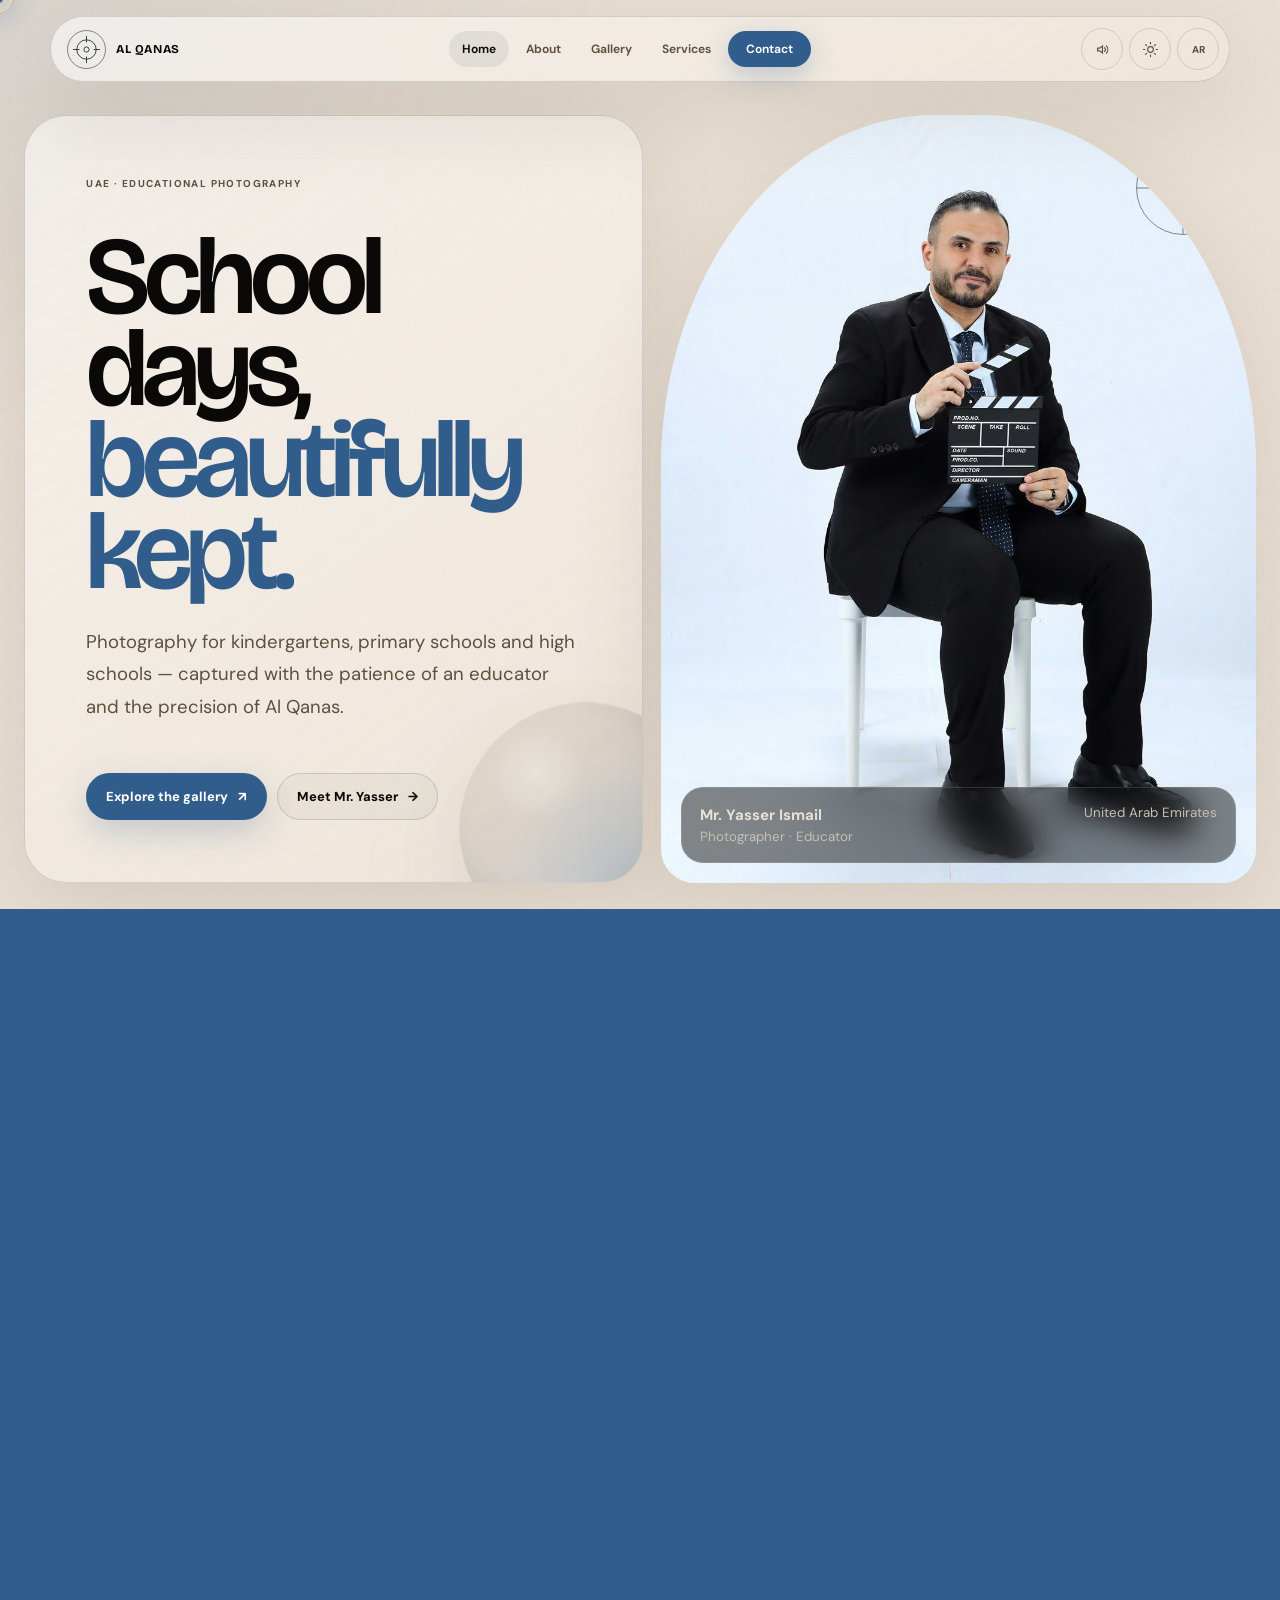
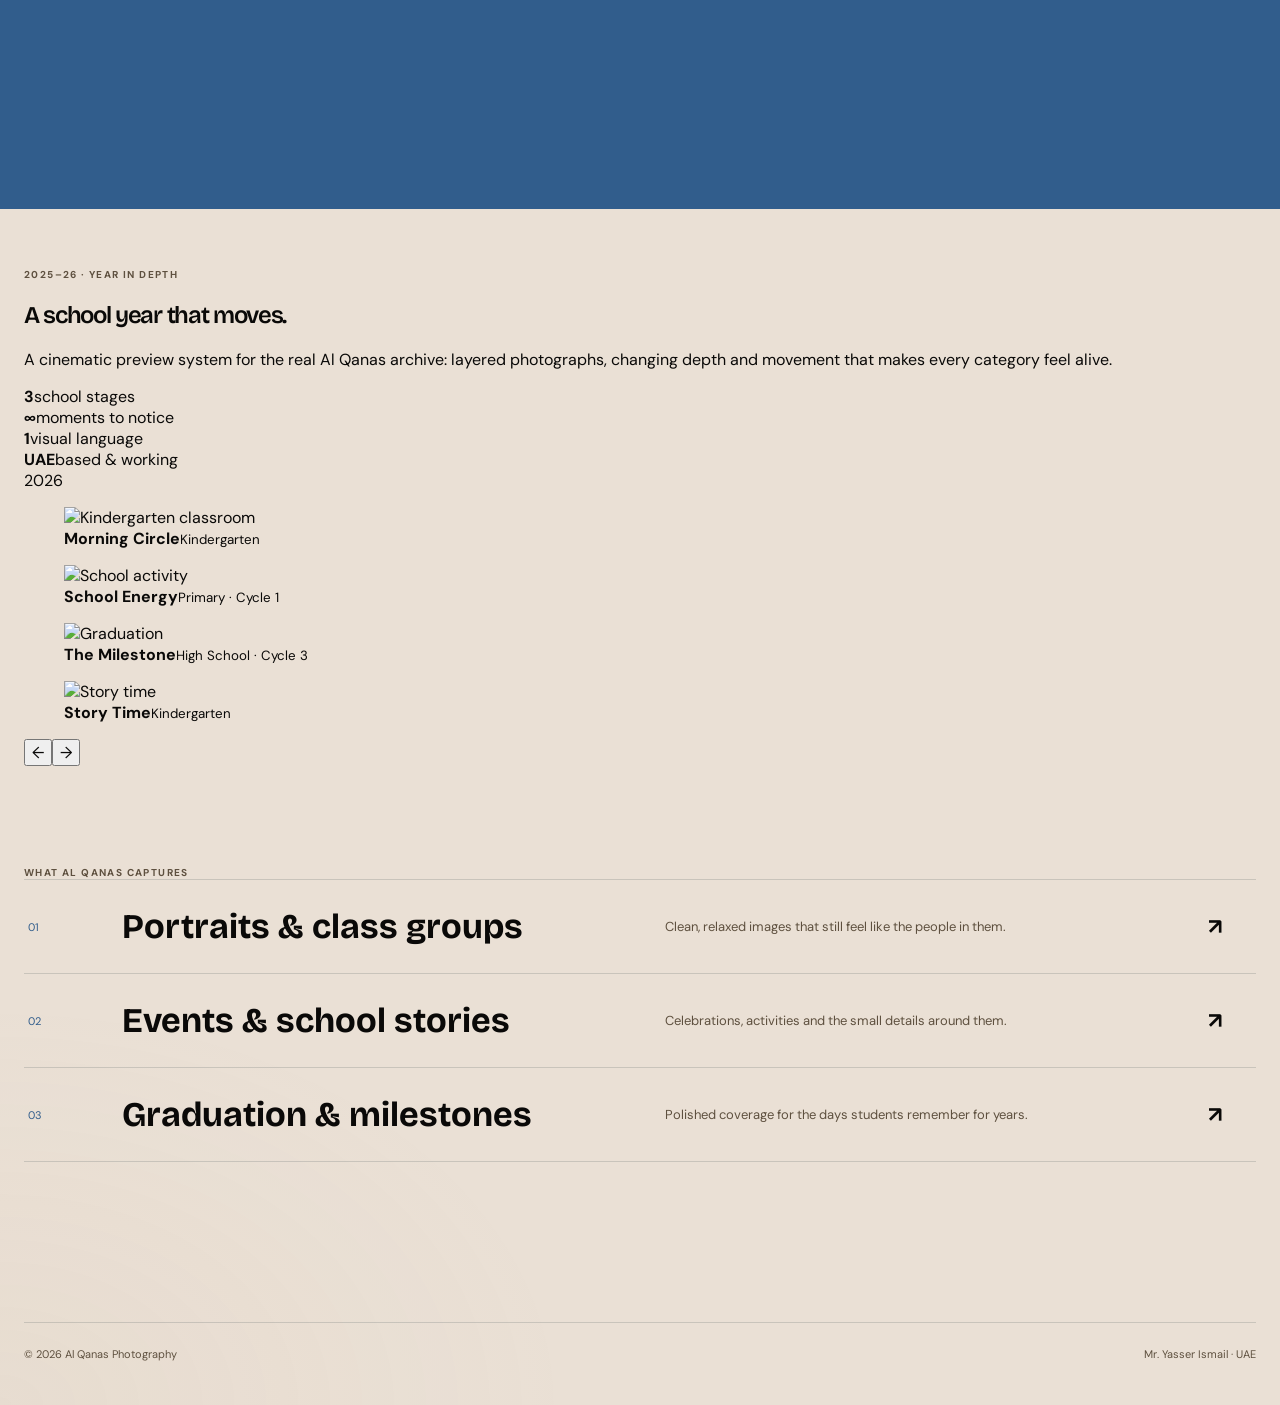
==== commit 49379916: "V6: rebuild Home with cinematic depth and motion" ====
--- a/index.html
+++ b/index.html
@@ -1,65 +1 @@
-<!doctype html><html lang="en" dir="ltr"><head><meta charset="utf-8"><meta name="viewport" content="width=device-width,initial-scale=1"><meta name="theme-color" content="#0A0908"><meta name="description" content="Al Qanas Photography — educational photography by Mr. Yasser Ismail in the UAE."><link rel="preconnect" href="https://fonts.googleapis.com"><link rel="preconnect" href="https://fonts.gstatic.com" crossorigin><link href="https://fonts.googleapis.com/css2?family=Alexandria:wght@400;500;600;700&family=Bricolage+Grotesque:opsz,wght@12..96,400;12..96,500;12..96,600;12..96,700&family=DM+Sans:opsz,wght@9..40,400;9..40,500;9..40,600;9..40,700&family=Fraunces:opsz,wght@9..144,500;9..144,600&family=Noto+Kufi+Arabic:wght@400;500;600;700&family=Noto+Sans+Arabic:wght@400;500;600;700&display=swap" rel="stylesheet"><link rel="stylesheet" href="assets/styles.css"><script>(()=>{const t=localStorage.getItem("alqanas-theme")||(matchMedia("(prefers-color-scheme: light)").matches?"light":"dark");document.documentElement.dataset.theme=t;const l=localStorage.getItem("alqanas-lang")||"en";document.documentElement.lang=l;document.documentElement.dir=l==="ar"?"rtl":"ltr"})()</script><title>Home — Al Qanas Photography</title></head><body>
-<div class="noise"></div><canvas class="flicker-grid" id="flickerGrid" aria-hidden="true"></canvas><div class="aurora"></div>
-<div class="page-wipe" id="pageWipe"></div>
-<div class="cursor-ring"></div><div class="cursor-dot"></div>
-<div class="loader" id="loader"><div class="loader-inner"><div class="loader-rings"><i></i><i></i><i></i></div><div class="loader-word" id="loaderWord">FOCUS</div><div class="loader-line"><b id="loaderBar"></b></div><div class="loader-meta"><span>AL QANAS</span><span id="loaderPct">00</span></div></div></div>
-
-<div class="nav-wrap">
-<nav class="nav glass">
-<a class="brand" data-page-link href="index.html">
-  <span class="brand-mark"><svg viewBox="0 0 48 48" fill="none"><circle cx="24" cy="24" r="15" stroke="currentColor" stroke-width="1.4"/><circle cx="24" cy="24" r="4" stroke="currentColor" stroke-width="1.4"/><path d="M24 3v10M24 35v10M3 24h10M35 24h10" stroke="currentColor" stroke-width="1.4"/></svg></span>
-  <span>AL QANAS</span>
-</a>
-<div class="nav-menu" id="navMenu"><a data-page-link href="index.html" class="active" data-en="Home" data-ar="الرئيسية">Home</a><a data-page-link href="about.html" class="" data-en="About" data-ar="نبذة">About</a><a data-page-link href="gallery.html" class="" data-en="Gallery" data-ar="المعرض">Gallery</a><a data-page-link href="services.html" class="" data-en="Services" data-ar="الخدمات">Services</a><a data-page-link href="contact.html" class="contact-link" data-en="Contact" data-ar="تواصل">Contact</a></div>
-<div class="nav-tools">
-  <button class="icon-btn sound-btn" id="soundBtn" aria-label="Sound"><svg viewBox="0 0 24 24" fill="none"><path d="M5 10v4h3l4 3V7l-4 3H5Z" stroke="currentColor" stroke-width="1.6"/><path d="M15 9.3a4 4 0 0 1 0 5.4M17.5 7a7.2 7.2 0 0 1 0 10" stroke="currentColor" stroke-width="1.6" stroke-linecap="round"/></svg></button>
-  <button class="icon-btn theme-btn" id="themeBtn" aria-label="Theme"><svg viewBox="0 0 24 24" fill="none"><circle cx="12" cy="12" r="4" stroke="currentColor" stroke-width="1.6"/><path d="M12 2v2M12 20v2M2 12h2M20 12h2M5 5l1.5 1.5M17.5 17.5 19 19M19 5l-1.5 1.5M6.5 17.5 5 19" stroke="currentColor" stroke-width="1.6" stroke-linecap="round"/></svg></button>
-  <button class="icon-btn lang-btn" id="langBtn" aria-label="Language">AR</button>
-  <button class="icon-btn nav-hamb" id="navHamb" aria-label="Menu"><svg viewBox="0 0 24 24"><path d="M5 8h14M5 16h14" stroke="currentColor" stroke-width="1.7" stroke-linecap="round"/></svg></button>
-</div>
-</nav>
-</div>
-
-<main>
-<section class="home-hero">
-<div class="shell home-grid">
-  <div class="home-copy glass reveal">
-    <i class="depth-orb"></i>
-    <div>
-      <div class="eyebrow" data-en="UAE · EDUCATIONAL PHOTOGRAPHY" data-ar="الإمارات · تصوير تعليمي">UAE · EDUCATIONAL PHOTOGRAPHY</div>
-      <h1 class="display"><span data-en="School days," data-ar="أيام المدرسة،">School days,</span><br><span class="editorial blue" data-en="beautifully kept." data-ar="تبقى كحكاية.">beautifully kept.</span></h1>
-      <p class="page-lead" data-en="Photography for kindergartens, primary schools and high schools — captured with the patience of an educator and the precision of Al Qanas." data-ar="تصوير لرياض الأطفال والمدارس الابتدائية والثانوية — بصبر المعلّم ودقّة القنّاص.">Photography for kindergartens, primary schools and high schools — captured with the patience of an educator and the precision of Al Qanas.</p>
-    </div>
-    <div class="hero-actions">
-      <a data-page-link class="btn primary" href="gallery.html"><span data-en="Explore the gallery" data-ar="استكشف المعرض">Explore the gallery</span><span>↗</span></a>
-      <a data-page-link class="btn" href="about.html"><span data-en="Meet Mr. Yasser" data-ar="تعرّف على الأستاذ ياسر">Meet Mr. Yasser</span><span>→</span></a>
-    </div>
-  </div>
-  <div class="home-photo image-reveal reveal tilt">
-    <img src="assets/yasser-ismail.jpg" alt="Mr. Yasser Ismail">
-    <div class="scope"><i></i></div>
-    <div class="photo-badge"><div><b>Mr. Yasser Ismail</b><br><small data-en="Photographer · Educator" data-ar="مصوّر · تربوي">Photographer · Educator</small></div><small data-en="United Arab Emirates" data-ar="دولة الإمارات العربية المتحدة">United Arab Emirates</small></div>
-  </div>
-</div>
-</section>
-<div class="live-strip"><div class="live-track"><span data-en="KINDERGARTEN" data-ar="رياض الأطفال">KINDERGARTEN</span><span data-en="PRIMARY · CYCLE 1" data-ar="المرحلة الابتدائية · الحلقة 1">PRIMARY · CYCLE 1</span><span data-en="HIGH SCHOOL · CYCLE 3" data-ar="الثانوية · الحلقة 3">HIGH SCHOOL · CYCLE 3</span><span data-en="SCHOOL PORTRAITS" data-ar="صور مدرسية">SCHOOL PORTRAITS</span><span data-en="EVENTS" data-ar="فعاليات">EVENTS</span><span data-en="GRADUATIONS" data-ar="تخرج">GRADUATIONS</span><span data-en="CLASSROOM STORIES" data-ar="حكايات الصف">CLASSROOM STORIES</span><span data-en="KINDERGARTEN" data-ar="رياض الأطفال">KINDERGARTEN</span><span data-en="PRIMARY · CYCLE 1" data-ar="المرحلة الابتدائية · الحلقة 1">PRIMARY · CYCLE 1</span><span data-en="HIGH SCHOOL · CYCLE 3" data-ar="الثانوية · الحلقة 3">HIGH SCHOOL · CYCLE 3</span><span data-en="SCHOOL PORTRAITS" data-ar="صور مدرسية">SCHOOL PORTRAITS</span><span data-en="EVENTS" data-ar="فعاليات">EVENTS</span><span data-en="GRADUATIONS" data-ar="تخرج">GRADUATIONS</span><span data-en="CLASSROOM STORIES" data-ar="حكايات الصف">CLASSROOM STORIES</span></div></div>
-<section class="home-intro"><div class="shell"><p class="statement display reveal" data-en="Not just school photography. A visual archive of the moments teachers, students and families actually want to remember." data-ar="ليست مجرد صور مدرسية. بل أرشيف بصري للحظات التي يريد المعلمون والطلبة والعائلات أن تبقى في الذاكرة.">Not just school photography. A visual archive of the moments teachers, students and families actually want to remember.</p>
-<div class="category-orbit">
-  <article class="category-node tilt reveal"><span class="num">01</span><h3 data-en="Kindergarten" data-ar="رياض الأطفال">Kindergarten</h3><p data-en="Warm, patient and playful coverage for early learning." data-ar="تغطية دافئة وصبورة ومليئة بالحيوية للتعلّم المبكر.">Warm, patient and playful coverage for early learning.</p></article>
-  <article class="category-node tilt reveal" style="--delay:90ms"><span class="num">02</span><h3 data-en="Primary · Cycle 1" data-ar="الابتدائية · الحلقة 1">Primary · Cycle 1</h3><p data-en="Portraits, activities and the energy of school life." data-ar="بورتريه وأنشطة وطاقة الحياة المدرسية.">Portraits, activities and the energy of school life.</p></article>
-  <article class="category-node tilt reveal" style="--delay:180ms"><span class="num">03</span><h3 data-en="High School · Cycle 3" data-ar="الثانوية · الحلقة 3">High School · Cycle 3</h3><p data-en="Events, portraits, achievements and graduation memories." data-ar="فعاليات وبورتريه وإنجازات وذكريات التخرج.">Events, portraits, achievements and graduation memories.</p></article>
-</div></div></section>
-<section class="image-ribbon"><div class="shell ribbon-grid">
-  <figure class="ribbon-shot image-reveal reveal tilt"><img src="https://images.pexels.com/photos/8422248/pexels-photo-8422248.jpeg?auto=compress&cs=tinysrgb&w=1800" alt=""><span class="tag" data-en="Kindergarten · classroom stories" data-ar="رياض الأطفال · حكايات الصف">Kindergarten · classroom stories</span></figure>
-  <figure class="ribbon-shot arch image-reveal reveal tilt" style="--delay:90ms"><img src="https://images.pexels.com/photos/37909368/pexels-photo-37909368.jpeg?auto=compress&cs=tinysrgb&w=1800" alt=""><span class="tag" data-en="Cycle 1 · school life" data-ar="الحلقة 1 · الحياة المدرسية">Cycle 1 · school life</span></figure>
-  <figure class="ribbon-shot circle image-reveal reveal tilt" style="--delay:180ms"><img src="https://images.pexels.com/photos/267885/pexels-photo-267885.jpeg?auto=compress&cs=tinysrgb&w=1800" alt=""><span class="tag" data-en="Cycle 3 · milestones" data-ar="الحلقة 3 · محطات مهمة">Cycle 3 · milestones</span></figure>
-</div></section>
-<section class="home-services"><div class="shell">
-  <div class="kicker reveal" data-en="WHAT AL QANAS CAPTURES" data-ar="ما الذي يوثقه القنّاص">WHAT AL QANAS CAPTURES</div>
-  <div class="service-rail">
-    <a data-page-link class="service-link reveal" href="services.html"><span>01</span><h3 data-en="Portraits & class groups" data-ar="البورتريه والمجموعات الصفية">Portraits & class groups</h3><p data-en="Clean, relaxed images that still feel like the people in them." data-ar="صور مرتبة وطبيعية تحافظ على شخصية من فيها.">Clean, relaxed images that still feel like the people in them.</p><b>↗</b></a>
-    <a data-page-link class="service-link reveal" href="services.html"><span>02</span><h3 data-en="Events & school stories" data-ar="الفعاليات وحكايات المدرسة">Events & school stories</h3><p data-en="Assemblies, celebrations, performances, activities and everyday details." data-ar="طوابير واحتفالات وعروض وأنشطة وتفاصيل الحياة اليومية.">Assemblies, celebrations, performances, activities and everyday details.</p><b>↗</b></a>
-    <a data-page-link class="service-link reveal" href="services.html"><span>03</span><h3 data-en="Graduation & milestones" data-ar="التخرج والمحطات المهمة">Graduation & milestones</h3><p data-en="Polished coverage for the days students remember for years." data-ar="تغطية احترافية للأيام التي تبقى في ذاكرة الطلبة لسنوات.">Polished coverage for the days students remember for years.</p><b>↗</b></a>
-  </div>
-</div></section>
-</main><footer><div class="shell footer-row"><span>© <span id="year"></span> Al Qanas Photography</span><span data-en="Mr. Yasser Ismail · UAE" data-ar="الأستاذ ياسر إسماعيل · الإمارات">Mr. Yasser Ismail · UAE</span></div></footer><script src="assets/app.js"></script></body></html>+<!doctype html><html lang="en" dir="ltr"><head><meta charset="utf-8"><meta name="viewport" content="width=device-width,initial-scale=1"><meta name="theme-color" content="#0A0908"><meta name="description" content="Al Qanas Photography — premium educational photography by Mr. Yasser Ismail in the UAE."><link rel="preconnect" href="https://fonts.googleapis.com"><link rel="preconnect" href="https://fonts.gstatic.com" crossorigin><link href="https://fonts.googleapis.com/css2?family=Alexandria:wght@400;500;600;700&family=Bricolage+Grotesque:opsz,wght@12..96,400;12..96,500;12..96,600;12..96,700&family=DM+Sans:opsz,wght@9..40,400;9..40,500;9..40,600;9..40,700&family=Instrument+Serif:ital@0;1&family=Noto+Kufi+Arabic:wght@400;500;600;700&family=Noto+Sans+Arabic:wght@400;500;600;700&display=swap" rel="stylesheet"><link rel="stylesheet" href="assets/styles.css"><script>(()=>{const t=localStorage.getItem('alqanas-theme')||(matchMedia('(prefers-color-scheme: light)').matches?'light':'dark');document.documentElement.dataset.theme=t;const l=localStorage.getItem('alqanas-lang')||'en';document.documentElement.lang=l;document.documentElement.dir=l==='ar'?'rtl':'ltr'})()</script><title>Home — Al Qanas Photography</title></head><body><div class="noise"></div><canvas class="flicker-grid" id="flickerGrid" aria-hidden="true"></canvas><div class="ambient"><i></i><i></i><i></i></div><div class="page-wipe" id="pageWipe"></div><div class="cursor-ring"></div><div class="cursor-dot"></div><div class="loader" id="loader"><div class="loader-stage"><div class="loader-iris"><i></i><b></b></div><div class="loader-copy"><div class="loader-small">AL QANAS · UAE · VISUAL STORYTELLING</div><div class="loader-word" id="loaderWord">FOCUS</div><div class="loader-line"><b id="loaderBar"></b></div><div class="loader-meta"><span>LOADING THE ARCHIVE</span><span id="loaderPct">00</span></div></div></div></div><div class="nav-wrap"><nav class="nav glass"><a class="brand" data-page-link href="index.html"><span class="brand-mark"><svg viewBox="0 0 48 48" fill="none"><circle cx="24" cy="24" r="15" stroke="currentColor" stroke-width="1.4"/><circle cx="24" cy="24" r="4" stroke="currentColor" stroke-width="1.4"/><path d="M24 3v10M24 35v10M3 24h10M35 24h10" stroke="currentColor" stroke-width="1.4"/></svg></span><span>AL QANAS</span></a><div class="nav-menu" id="navMenu"><a data-page-link href="index.html" class="active " data-en="Home" data-ar="الرئيسية">Home</a><a data-page-link href="about.html" class="" data-en="About" data-ar="نبذة">About</a><a data-page-link href="gallery.html" class="" data-en="Gallery" data-ar="المعرض">Gallery</a><a data-page-link href="services.html" class="" data-en="Services" data-ar="الخدمات">Services</a><a data-page-link href="contact.html" class="contact-link" data-en="Contact" data-ar="تواصل">Contact</a></div><div class="nav-tools"><button class="icon-btn" id="soundBtn" aria-label="Toggle sound"><svg viewBox="0 0 24 24" fill="none"><path d="M5 10v4h3l4 3V7l-4 3H5Z" stroke="currentColor" stroke-width="1.6"/><path d="M15 9.3a4 4 0 0 1 0 5.4M17.5 7a7.2 7.2 0 0 1 0 10" stroke="currentColor" stroke-width="1.6" stroke-linecap="round"/></svg></button><button class="icon-btn theme-btn" id="themeBtn" aria-label="Toggle theme"><svg viewBox="0 0 24 24" fill="none"><circle cx="12" cy="12" r="4" stroke="currentColor" stroke-width="1.6"/><path d="M12 2v2M12 20v2M2 12h2M20 12h2M5 5l1.5 1.5M17.5 17.5 19 19M19 5l-1.5 1.5M6.5 17.5 5 19" stroke="currentColor" stroke-width="1.6" stroke-linecap="round"/></svg></button><button class="icon-btn lang-btn" id="langBtn" aria-label="Switch language">AR</button><button class="icon-btn nav-hamb" id="navHamb" aria-label="Open menu"><svg viewBox="0 0 24 24"><path d="M5 8h14M5 16h14" stroke="currentColor" stroke-width="1.7" stroke-linecap="round"/></svg></button></div></nav></div><main><section class="home-hero"><div class="shell home-grid"><div class="home-copy glass reveal glare"><i class="depth-orb"></i><div><div class="eyebrow" data-en="UAE · EDUCATIONAL PHOTOGRAPHY" data-ar="الإمارات · تصوير تعليمي">UAE · EDUCATIONAL PHOTOGRAPHY</div><h1 class="display"><span data-en="School days," data-ar="أيام المدرسة،">School days,</span><br><span class="serif blue" data-en="beautifully kept." data-ar="تبقى كحكاية.">beautifully kept.</span></h1><p class="page-lead" data-en="Photography for kindergartens, primary schools and high schools — captured with the patience of an educator and the precision of Al Qanas." data-ar="تصوير لرياض الأطفال والمدارس الابتدائية والثانوية — بصبر المعلّم ودقّة القنّاص.">Photography for kindergartens, primary schools and high schools — captured with the patience of an educator and the precision of Al Qanas.</p></div><div class="hero-actions"><a data-page-link class="btn primary magnetic" href="gallery.html"><span data-en="Explore the gallery" data-ar="استكشف المعرض">Explore the gallery</span><span>↗</span></a><a data-page-link class="btn magnetic" href="about.html"><span data-en="Meet Mr. Yasser" data-ar="تعرّف على الأستاذ ياسر">Meet Mr. Yasser</span><span>→</span></a></div></div><div class="home-photo image-reveal reveal tilt glare"><img src="assets/yasser-ismail.jpg" alt="Mr. Yasser Ismail" loading="eager"><div class="scope"><i></i></div><div class="photo-badge"><div><b>Mr. Yasser Ismail</b><br><small data-en="Photographer · Educator" data-ar="مصوّر · تربوي">Photographer · Educator</small></div><small data-en="United Arab Emirates" data-ar="دولة الإمارات العربية المتحدة">United Arab Emirates</small></div></div></div></section><div class="live-strip"><div class="ticker-row"><div class="ticker-group"><span data-en="KINDERGARTEN" data-ar="رياض الأطفال">KINDERGARTEN</span><span data-en="PRIMARY · CYCLE 1" data-ar="الابتدائية · الحلقة 1">PRIMARY · CYCLE 1</span><span data-en="HIGH SCHOOL · CYCLE 3" data-ar="الثانوية · الحلقة 3">HIGH SCHOOL · CYCLE 3</span><span data-en="SCHOOL PORTRAITS" data-ar="صور مدرسية">SCHOOL PORTRAITS</span><span data-en="EVENTS" data-ar="فعاليات">EVENTS</span><span data-en="GRADUATIONS" data-ar="تخرج">GRADUATIONS</span><span data-en="CLASSROOM STORIES" data-ar="حكايات الصف">CLASSROOM STORIES</span></div><div class="ticker-group" aria-hidden="true"><span data-en="KINDERGARTEN" data-ar="رياض الأطفال">KINDERGARTEN</span><span data-en="PRIMARY · CYCLE 1" data-ar="الابتدائية · الحلقة 1">PRIMARY · CYCLE 1</span><span data-en="HIGH SCHOOL · CYCLE 3" data-ar="الثانوية · الحلقة 3">HIGH SCHOOL · CYCLE 3</span><span data-en="SCHOOL PORTRAITS" data-ar="صور مدرسية">SCHOOL PORTRAITS</span><span data-en="EVENTS" data-ar="فعاليات">EVENTS</span><span data-en="GRADUATIONS" data-ar="تخرج">GRADUATIONS</span><span data-en="CLASSROOM STORIES" data-ar="حكايات الصف">CLASSROOM STORIES</span></div></div></div><section class="home-intro"><div class="shell"><p class="statement display reveal" data-en="Not just school photography. A visual archive of the moments teachers, students and families actually want to remember." data-ar="ليست مجرد صور مدرسية. بل أرشيف بصري للحظات التي يريد المعلمون والطلبة والعائلات أن تبقى في الذاكرة.">Not just school photography. A visual archive of the moments teachers, students and families actually want to remember.</p><div class="category-orbit"><article class="category-node tilt reveal glare"><span class="num">01</span><i class="mini-orbit"></i><h3 data-en="Kindergarten" data-ar="رياض الأطفال">Kindergarten</h3><p data-en="Warm, patient and playful coverage for early learning." data-ar="تغطية دافئة وصبورة ومليئة بالحيوية للتعلّم المبكر.">Warm, patient and playful coverage for early learning.</p></article><article class="category-node tilt reveal glare" style="--delay:90ms"><span class="num">02</span><i class="mini-orbit"></i><h3 data-en="Primary · Cycle 1" data-ar="الابتدائية · الحلقة 1">Primary · Cycle 1</h3><p data-en="Portraits, activities and the energy of school life." data-ar="بورتريه وأنشطة وطاقة الحياة المدرسية.">Portraits, activities and the energy of school life.</p></article><article class="category-node tilt reveal glare" style="--delay:180ms"><span class="num">03</span><i class="mini-orbit"></i><h3 data-en="High School · Cycle 3" data-ar="الثانوية · الحلقة 3">High School · Cycle 3</h3><p data-en="Events, achievements, portraits and graduation memories." data-ar="فعاليات وإنجازات وبورتريه وذكريات التخرج.">Events, achievements, portraits and graduation memories.</p></article></div></div></section><section class="depth-section"><div class="shell depth-layout"><div class="depth-copy reveal-left"><div class="kicker" data-en="2025–26 · YEAR IN DEPTH" data-ar="2025–26 · العام بعمق بصري">2025–26 · YEAR IN DEPTH</div><h2 class="display" data-en="A school year that moves." data-ar="عام دراسي يتحرّك.">A school year that moves.</h2><p data-en="A cinematic preview system for the real Al Qanas archive: layered photographs, changing depth and movement that makes every category feel alive." data-ar="نظام معاينة سينمائي لأرشيف القنّاص الحقيقي: صور بطبقات وعمق وحركة تجعل كل فئة نابضة بالحياة.">A cinematic preview system for the real Al Qanas archive.</p><div class="depth-stat-grid"><div class="depth-stat border-beam"><b>3</b><span data-en="school stages" data-ar="مراحل مدرسية">school stages</span></div><div class="depth-stat"><b>∞</b><span data-en="moments to notice" data-ar="لحظات تستحق الملاحظة">moments to notice</span></div><div class="depth-stat"><b>1</b><span data-en="visual language" data-ar="هوية بصرية">visual language</span></div><div class="depth-stat"><b>UAE</b><span data-en="based & working" data-ar="مقيم ويعمل">based & working</span></div></div></div><div class="depth-scene reveal"><div class="depth-ring r1"><i></i></div><div class="depth-ring r2"><i></i></div><div class="depth-ring r3"><i></i></div><div class="depth-year">2026</div><div class="depth-carousel"><figure class="depth-card"><img src="https://images.pexels.com/photos/8422248/pexels-photo-8422248.jpeg?auto=compress&cs=tinysrgb&w=1800" alt="Kindergarten classroom"><figcaption class="card-caption"><b data-en="Morning Circle" data-ar="حلقة الصباح">Morning Circle</b><small data-en="Kindergarten" data-ar="رياض الأطفال">Kindergarten</small></figcaption></figure><figure class="depth-card"><img src="https://images.pexels.com/photos/37909368/pexels-photo-37909368.jpeg?auto=compress&cs=tinysrgb&w=1800" alt="School activity"><figcaption class="card-caption"><b data-en="School Energy" data-ar="طاقة المدرسة">School Energy</b><small data-en="Primary · Cycle 1" data-ar="الابتدائية · الحلقة 1">Primary · Cycle 1</small></figcaption></figure><figure class="depth-card"><img src="https://images.pexels.com/photos/267885/pexels-photo-267885.jpeg?auto=compress&cs=tinysrgb&w=1800" alt="Graduation"><figcaption class="card-caption"><b data-en="The Milestone" data-ar="المحطة المهمة">The Milestone</b><small data-en="High School · Cycle 3" data-ar="الثانوية · الحلقة 3">High School · Cycle 3</small></figcaption></figure><figure class="depth-card"><img src="https://images.pexels.com/photos/8613091/pexels-photo-8613091.jpeg?auto=compress&cs=tinysrgb&w=1800" alt="Story time"><figcaption class="card-caption"><b data-en="Story Time" data-ar="وقت الحكاية">Story Time</b><small data-en="Kindergarten" data-ar="رياض الأطفال">Kindergarten</small></figcaption></figure></div><div class="depth-controls"><button id="depthPrev" aria-label="Previous">←</button><button id="depthNext" aria-label="Next">→</button></div></div></div></section><section class="home-services"><div class="shell"><div class="kicker reveal" data-en="WHAT AL QANAS CAPTURES" data-ar="ما الذي يوثقه القنّاص">WHAT AL QANAS CAPTURES</div><div class="service-rail"><a data-page-link class="service-link reveal" href="services.html"><span>01</span><h3 data-en="Portraits & class groups" data-ar="البورتريه والمجموعات الصفية">Portraits & class groups</h3><p data-en="Clean, relaxed images that still feel like the people in them." data-ar="صور مرتبة وطبيعية تحافظ على شخصية من فيها.">Clean, relaxed images that still feel like the people in them.</p><b>↗</b></a><a data-page-link class="service-link reveal" href="services.html"><span>02</span><h3 data-en="Events & school stories" data-ar="الفعاليات وحكايات المدرسة">Events & school stories</h3><p data-en="Celebrations, activities and the small details around them." data-ar="احتفالات وأنشطة والتفاصيل الصغيرة المحيطة بها.">Celebrations, activities and the small details around them.</p><b>↗</b></a><a data-page-link class="service-link reveal" href="services.html"><span>03</span><h3 data-en="Graduation & milestones" data-ar="التخرج والمحطات المهمة">Graduation & milestones</h3><p data-en="Polished coverage for the days students remember for years." data-ar="تغطية احترافية للأيام التي تبقى في ذاكرة الطلبة لسنوات.">Polished coverage for the days students remember for years.</p><b>↗</b></a></div></div></section></main><footer><div class="shell footer-row"><span>© <span id="year"></span> Al Qanas Photography</span><span data-en="Mr. Yasser Ismail · UAE" data-ar="الأستاذ ياسر إسماعيل · الإمارات">Mr. Yasser Ismail · UAE</span></div></footer><script src="assets/app.js?v=6"></script></body></html>
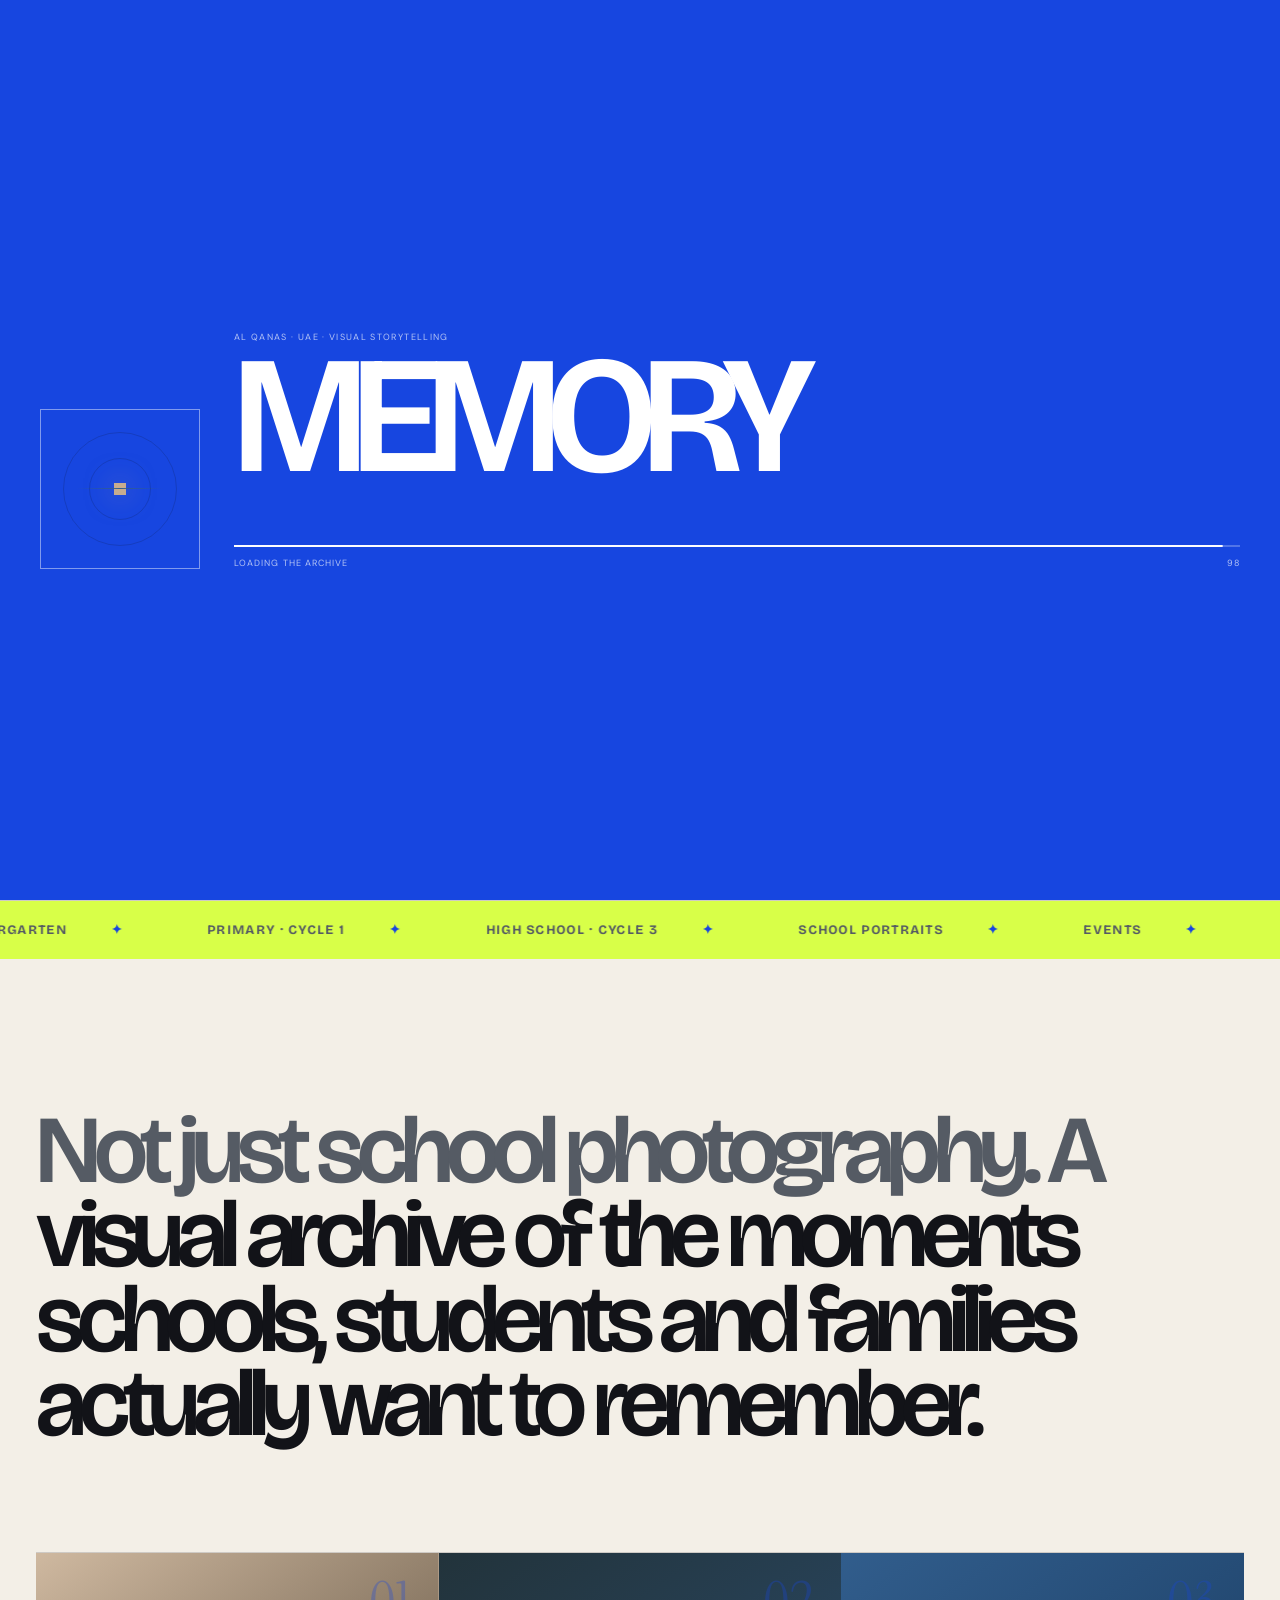
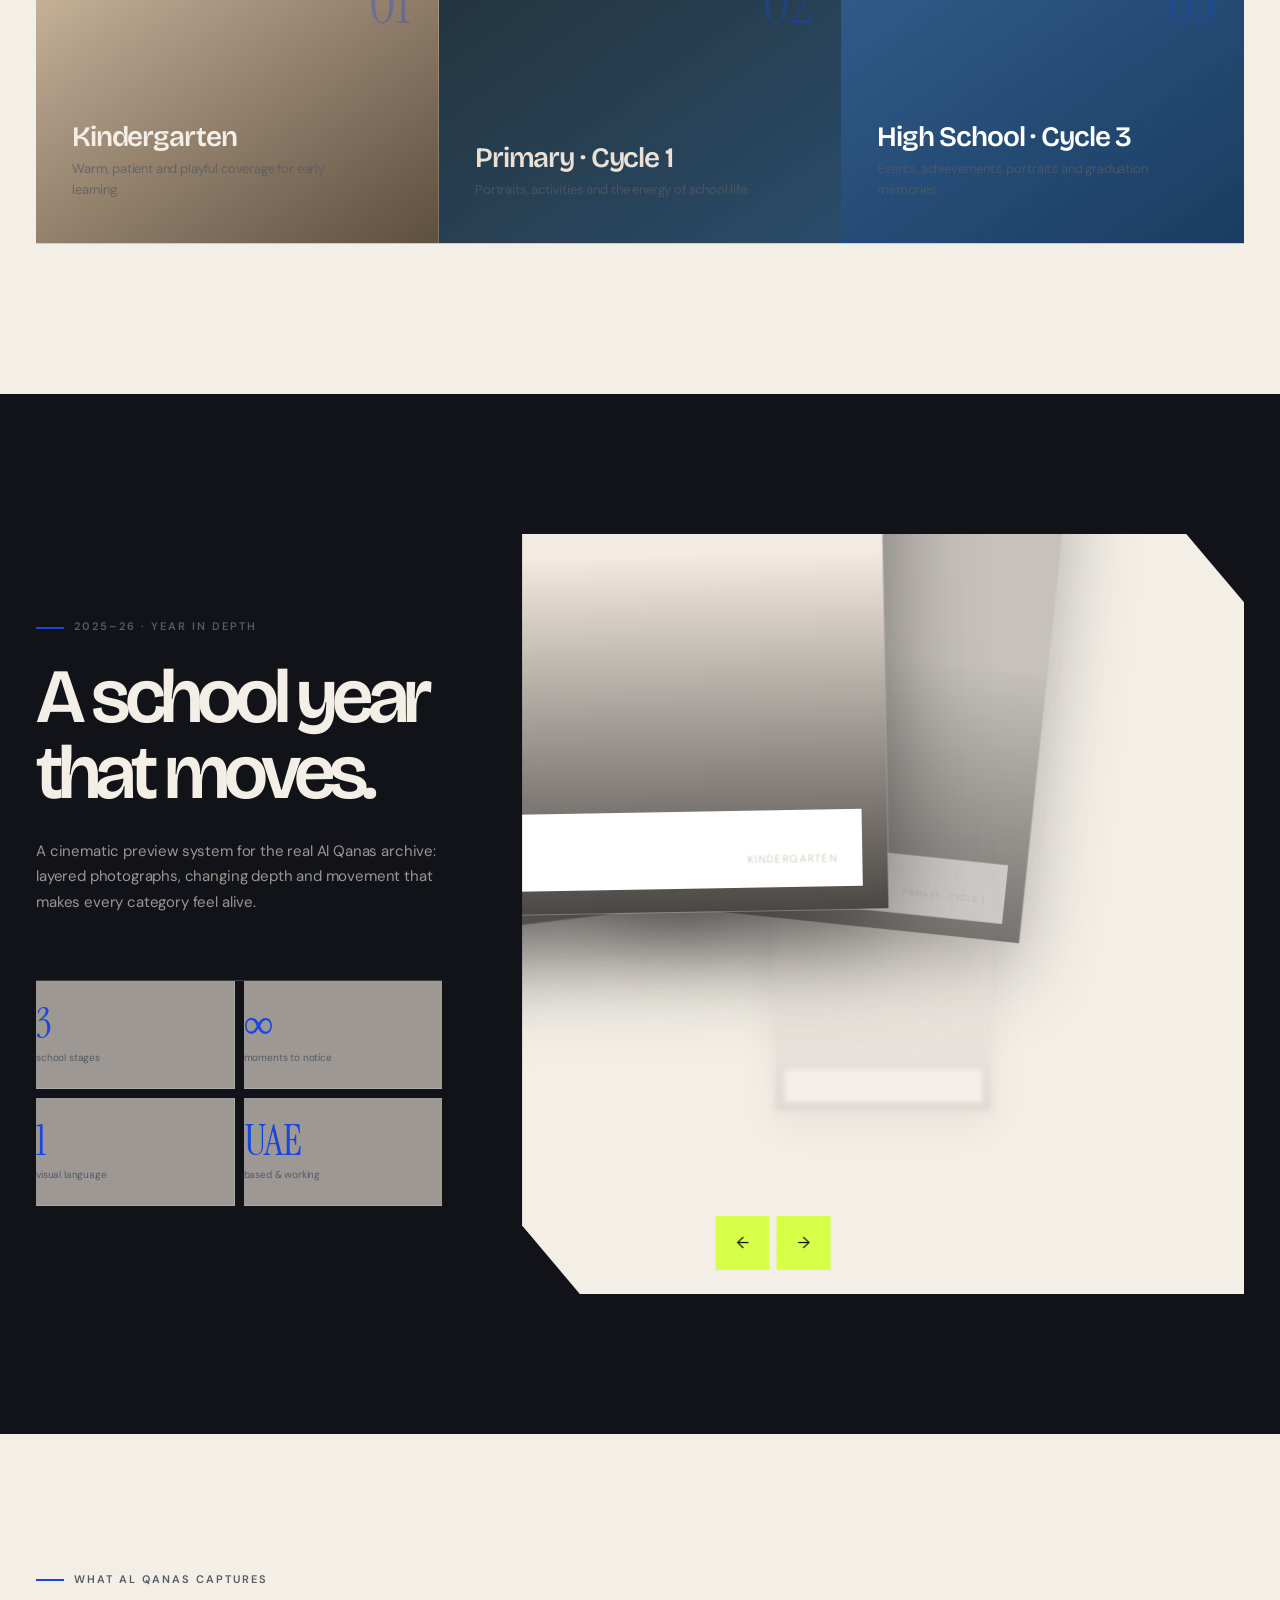
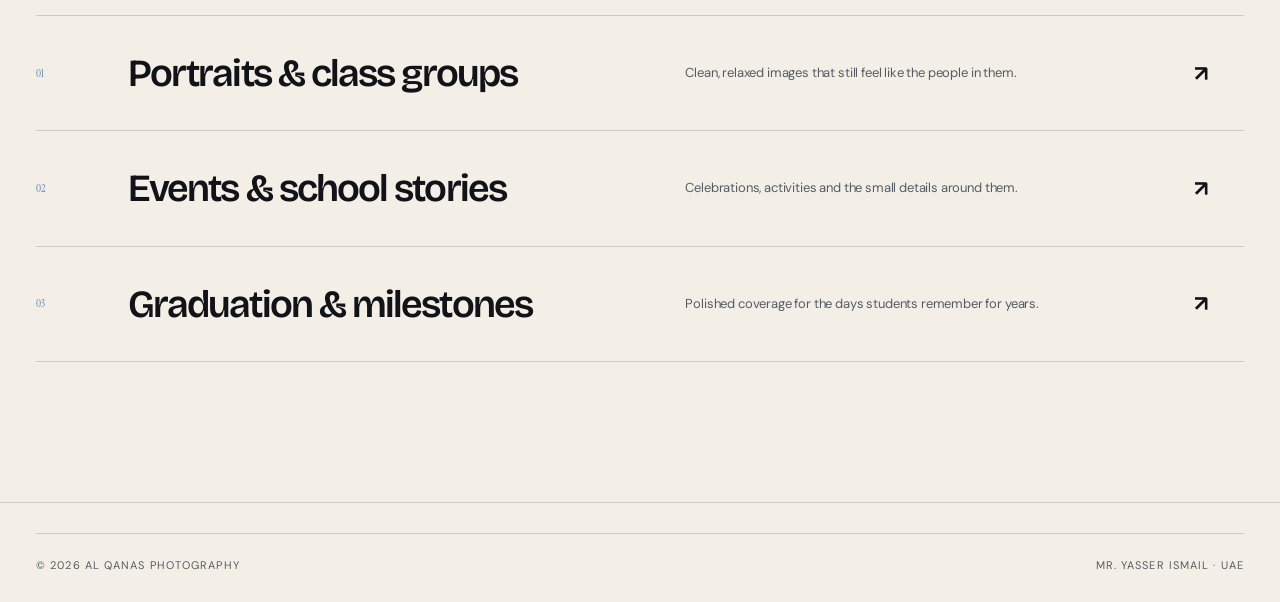
==== commit 31957c8c: "V7: redesign Al Qanas as a premium photography studio" ====
--- a/index.html
+++ b/index.html
@@ -1 +1,528 @@
-<!doctype html><html lang="en" dir="ltr"><head><meta charset="utf-8"><meta name="viewport" content="width=device-width,initial-scale=1"><meta name="theme-color" content="#0A0908"><meta name="description" content="Al Qanas Photography — premium educational photography by Mr. Yasser Ismail in the UAE."><link rel="preconnect" href="https://fonts.googleapis.com"><link rel="preconnect" href="https://fonts.gstatic.com" crossorigin><link href="https://fonts.googleapis.com/css2?family=Alexandria:wght@400;500;600;700&family=Bricolage+Grotesque:opsz,wght@12..96,400;12..96,500;12..96,600;12..96,700&family=DM+Sans:opsz,wght@9..40,400;9..40,500;9..40,600;9..40,700&family=Instrument+Serif:ital@0;1&family=Noto+Kufi+Arabic:wght@400;500;600;700&family=Noto+Sans+Arabic:wght@400;500;600;700&display=swap" rel="stylesheet"><link rel="stylesheet" href="assets/styles.css"><script>(()=>{const t=localStorage.getItem('alqanas-theme')||(matchMedia('(prefers-color-scheme: light)').matches?'light':'dark');document.documentElement.dataset.theme=t;const l=localStorage.getItem('alqanas-lang')||'en';document.documentElement.lang=l;document.documentElement.dir=l==='ar'?'rtl':'ltr'})()</script><title>Home — Al Qanas Photography</title></head><body><div class="noise"></div><canvas class="flicker-grid" id="flickerGrid" aria-hidden="true"></canvas><div class="ambient"><i></i><i></i><i></i></div><div class="page-wipe" id="pageWipe"></div><div class="cursor-ring"></div><div class="cursor-dot"></div><div class="loader" id="loader"><div class="loader-stage"><div class="loader-iris"><i></i><b></b></div><div class="loader-copy"><div class="loader-small">AL QANAS · UAE · VISUAL STORYTELLING</div><div class="loader-word" id="loaderWord">FOCUS</div><div class="loader-line"><b id="loaderBar"></b></div><div class="loader-meta"><span>LOADING THE ARCHIVE</span><span id="loaderPct">00</span></div></div></div></div><div class="nav-wrap"><nav class="nav glass"><a class="brand" data-page-link href="index.html"><span class="brand-mark"><svg viewBox="0 0 48 48" fill="none"><circle cx="24" cy="24" r="15" stroke="currentColor" stroke-width="1.4"/><circle cx="24" cy="24" r="4" stroke="currentColor" stroke-width="1.4"/><path d="M24 3v10M24 35v10M3 24h10M35 24h10" stroke="currentColor" stroke-width="1.4"/></svg></span><span>AL QANAS</span></a><div class="nav-menu" id="navMenu"><a data-page-link href="index.html" class="active " data-en="Home" data-ar="الرئيسية">Home</a><a data-page-link href="about.html" class="" data-en="About" data-ar="نبذة">About</a><a data-page-link href="gallery.html" class="" data-en="Gallery" data-ar="المعرض">Gallery</a><a data-page-link href="services.html" class="" data-en="Services" data-ar="الخدمات">Services</a><a data-page-link href="contact.html" class="contact-link" data-en="Contact" data-ar="تواصل">Contact</a></div><div class="nav-tools"><button class="icon-btn" id="soundBtn" aria-label="Toggle sound"><svg viewBox="0 0 24 24" fill="none"><path d="M5 10v4h3l4 3V7l-4 3H5Z" stroke="currentColor" stroke-width="1.6"/><path d="M15 9.3a4 4 0 0 1 0 5.4M17.5 7a7.2 7.2 0 0 1 0 10" stroke="currentColor" stroke-width="1.6" stroke-linecap="round"/></svg></button><button class="icon-btn theme-btn" id="themeBtn" aria-label="Toggle theme"><svg viewBox="0 0 24 24" fill="none"><circle cx="12" cy="12" r="4" stroke="currentColor" stroke-width="1.6"/><path d="M12 2v2M12 20v2M2 12h2M20 12h2M5 5l1.5 1.5M17.5 17.5 19 19M19 5l-1.5 1.5M6.5 17.5 5 19" stroke="currentColor" stroke-width="1.6" stroke-linecap="round"/></svg></button><button class="icon-btn lang-btn" id="langBtn" aria-label="Switch language">AR</button><button class="icon-btn nav-hamb" id="navHamb" aria-label="Open menu"><svg viewBox="0 0 24 24"><path d="M5 8h14M5 16h14" stroke="currentColor" stroke-width="1.7" stroke-linecap="round"/></svg></button></div></nav></div><main><section class="home-hero"><div class="shell home-grid"><div class="home-copy glass reveal glare"><i class="depth-orb"></i><div><div class="eyebrow" data-en="UAE · EDUCATIONAL PHOTOGRAPHY" data-ar="الإمارات · تصوير تعليمي">UAE · EDUCATIONAL PHOTOGRAPHY</div><h1 class="display"><span data-en="School days," data-ar="أيام المدرسة،">School days,</span><br><span class="serif blue" data-en="beautifully kept." data-ar="تبقى كحكاية.">beautifully kept.</span></h1><p class="page-lead" data-en="Photography for kindergartens, primary schools and high schools — captured with the patience of an educator and the precision of Al Qanas." data-ar="تصوير لرياض الأطفال والمدارس الابتدائية والثانوية — بصبر المعلّم ودقّة القنّاص.">Photography for kindergartens, primary schools and high schools — captured with the patience of an educator and the precision of Al Qanas.</p></div><div class="hero-actions"><a data-page-link class="btn primary magnetic" href="gallery.html"><span data-en="Explore the gallery" data-ar="استكشف المعرض">Explore the gallery</span><span>↗</span></a><a data-page-link class="btn magnetic" href="about.html"><span data-en="Meet Mr. Yasser" data-ar="تعرّف على الأستاذ ياسر">Meet Mr. Yasser</span><span>→</span></a></div></div><div class="home-photo image-reveal reveal tilt glare"><img src="assets/yasser-ismail.jpg" alt="Mr. Yasser Ismail" loading="eager"><div class="scope"><i></i></div><div class="photo-badge"><div><b>Mr. Yasser Ismail</b><br><small data-en="Photographer · Educator" data-ar="مصوّر · تربوي">Photographer · Educator</small></div><small data-en="United Arab Emirates" data-ar="دولة الإمارات العربية المتحدة">United Arab Emirates</small></div></div></div></section><div class="live-strip"><div class="ticker-row"><div class="ticker-group"><span data-en="KINDERGARTEN" data-ar="رياض الأطفال">KINDERGARTEN</span><span data-en="PRIMARY · CYCLE 1" data-ar="الابتدائية · الحلقة 1">PRIMARY · CYCLE 1</span><span data-en="HIGH SCHOOL · CYCLE 3" data-ar="الثانوية · الحلقة 3">HIGH SCHOOL · CYCLE 3</span><span data-en="SCHOOL PORTRAITS" data-ar="صور مدرسية">SCHOOL PORTRAITS</span><span data-en="EVENTS" data-ar="فعاليات">EVENTS</span><span data-en="GRADUATIONS" data-ar="تخرج">GRADUATIONS</span><span data-en="CLASSROOM STORIES" data-ar="حكايات الصف">CLASSROOM STORIES</span></div><div class="ticker-group" aria-hidden="true"><span data-en="KINDERGARTEN" data-ar="رياض الأطفال">KINDERGARTEN</span><span data-en="PRIMARY · CYCLE 1" data-ar="الابتدائية · الحلقة 1">PRIMARY · CYCLE 1</span><span data-en="HIGH SCHOOL · CYCLE 3" data-ar="الثانوية · الحلقة 3">HIGH SCHOOL · CYCLE 3</span><span data-en="SCHOOL PORTRAITS" data-ar="صور مدرسية">SCHOOL PORTRAITS</span><span data-en="EVENTS" data-ar="فعاليات">EVENTS</span><span data-en="GRADUATIONS" data-ar="تخرج">GRADUATIONS</span><span data-en="CLASSROOM STORIES" data-ar="حكايات الصف">CLASSROOM STORIES</span></div></div></div><section class="home-intro"><div class="shell"><p class="statement display reveal" data-en="Not just school photography. A visual archive of the moments teachers, students and families actually want to remember." data-ar="ليست مجرد صور مدرسية. بل أرشيف بصري للحظات التي يريد المعلمون والطلبة والعائلات أن تبقى في الذاكرة.">Not just school photography. A visual archive of the moments teachers, students and families actually want to remember.</p><div class="category-orbit"><article class="category-node tilt reveal glare"><span class="num">01</span><i class="mini-orbit"></i><h3 data-en="Kindergarten" data-ar="رياض الأطفال">Kindergarten</h3><p data-en="Warm, patient and playful coverage for early learning." data-ar="تغطية دافئة وصبورة ومليئة بالحيوية للتعلّم المبكر.">Warm, patient and playful coverage for early learning.</p></article><article class="category-node tilt reveal glare" style="--delay:90ms"><span class="num">02</span><i class="mini-orbit"></i><h3 data-en="Primary · Cycle 1" data-ar="الابتدائية · الحلقة 1">Primary · Cycle 1</h3><p data-en="Portraits, activities and the energy of school life." data-ar="بورتريه وأنشطة وطاقة الحياة المدرسية.">Portraits, activities and the energy of school life.</p></article><article class="category-node tilt reveal glare" style="--delay:180ms"><span class="num">03</span><i class="mini-orbit"></i><h3 data-en="High School · Cycle 3" data-ar="الثانوية · الحلقة 3">High School · Cycle 3</h3><p data-en="Events, achievements, portraits and graduation memories." data-ar="فعاليات وإنجازات وبورتريه وذكريات التخرج.">Events, achievements, portraits and graduation memories.</p></article></div></div></section><section class="depth-section"><div class="shell depth-layout"><div class="depth-copy reveal-left"><div class="kicker" data-en="2025–26 · YEAR IN DEPTH" data-ar="2025–26 · العام بعمق بصري">2025–26 · YEAR IN DEPTH</div><h2 class="display" data-en="A school year that moves." data-ar="عام دراسي يتحرّك.">A school year that moves.</h2><p data-en="A cinematic preview system for the real Al Qanas archive: layered photographs, changing depth and movement that makes every category feel alive." data-ar="نظام معاينة سينمائي لأرشيف القنّاص الحقيقي: صور بطبقات وعمق وحركة تجعل كل فئة نابضة بالحياة.">A cinematic preview system for the real Al Qanas archive.</p><div class="depth-stat-grid"><div class="depth-stat border-beam"><b>3</b><span data-en="school stages" data-ar="مراحل مدرسية">school stages</span></div><div class="depth-stat"><b>∞</b><span data-en="moments to notice" data-ar="لحظات تستحق الملاحظة">moments to notice</span></div><div class="depth-stat"><b>1</b><span data-en="visual language" data-ar="هوية بصرية">visual language</span></div><div class="depth-stat"><b>UAE</b><span data-en="based & working" data-ar="مقيم ويعمل">based & working</span></div></div></div><div class="depth-scene reveal"><div class="depth-ring r1"><i></i></div><div class="depth-ring r2"><i></i></div><div class="depth-ring r3"><i></i></div><div class="depth-year">2026</div><div class="depth-carousel"><figure class="depth-card"><img src="https://images.pexels.com/photos/8422248/pexels-photo-8422248.jpeg?auto=compress&cs=tinysrgb&w=1800" alt="Kindergarten classroom"><figcaption class="card-caption"><b data-en="Morning Circle" data-ar="حلقة الصباح">Morning Circle</b><small data-en="Kindergarten" data-ar="رياض الأطفال">Kindergarten</small></figcaption></figure><figure class="depth-card"><img src="https://images.pexels.com/photos/37909368/pexels-photo-37909368.jpeg?auto=compress&cs=tinysrgb&w=1800" alt="School activity"><figcaption class="card-caption"><b data-en="School Energy" data-ar="طاقة المدرسة">School Energy</b><small data-en="Primary · Cycle 1" data-ar="الابتدائية · الحلقة 1">Primary · Cycle 1</small></figcaption></figure><figure class="depth-card"><img src="https://images.pexels.com/photos/267885/pexels-photo-267885.jpeg?auto=compress&cs=tinysrgb&w=1800" alt="Graduation"><figcaption class="card-caption"><b data-en="The Milestone" data-ar="المحطة المهمة">The Milestone</b><small data-en="High School · Cycle 3" data-ar="الثانوية · الحلقة 3">High School · Cycle 3</small></figcaption></figure><figure class="depth-card"><img src="https://images.pexels.com/photos/8613091/pexels-photo-8613091.jpeg?auto=compress&cs=tinysrgb&w=1800" alt="Story time"><figcaption class="card-caption"><b data-en="Story Time" data-ar="وقت الحكاية">Story Time</b><small data-en="Kindergarten" data-ar="رياض الأطفال">Kindergarten</small></figcaption></figure></div><div class="depth-controls"><button id="depthPrev" aria-label="Previous">←</button><button id="depthNext" aria-label="Next">→</button></div></div></div></section><section class="home-services"><div class="shell"><div class="kicker reveal" data-en="WHAT AL QANAS CAPTURES" data-ar="ما الذي يوثقه القنّاص">WHAT AL QANAS CAPTURES</div><div class="service-rail"><a data-page-link class="service-link reveal" href="services.html"><span>01</span><h3 data-en="Portraits & class groups" data-ar="البورتريه والمجموعات الصفية">Portraits & class groups</h3><p data-en="Clean, relaxed images that still feel like the people in them." data-ar="صور مرتبة وطبيعية تحافظ على شخصية من فيها.">Clean, relaxed images that still feel like the people in them.</p><b>↗</b></a><a data-page-link class="service-link reveal" href="services.html"><span>02</span><h3 data-en="Events & school stories" data-ar="الفعاليات وحكايات المدرسة">Events & school stories</h3><p data-en="Celebrations, activities and the small details around them." data-ar="احتفالات وأنشطة والتفاصيل الصغيرة المحيطة بها.">Celebrations, activities and the small details around them.</p><b>↗</b></a><a data-page-link class="service-link reveal" href="services.html"><span>03</span><h3 data-en="Graduation & milestones" data-ar="التخرج والمحطات المهمة">Graduation & milestones</h3><p data-en="Polished coverage for the days students remember for years." data-ar="تغطية احترافية للأيام التي تبقى في ذاكرة الطلبة لسنوات.">Polished coverage for the days students remember for years.</p><b>↗</b></a></div></div></section></main><footer><div class="shell footer-row"><span>© <span id="year"></span> Al Qanas Photography</span><span data-en="Mr. Yasser Ismail · UAE" data-ar="الأستاذ ياسر إسماعيل · الإمارات">Mr. Yasser Ismail · UAE</span></div></footer><script src="assets/app.js?v=6"></script></body></html>+<!doctype html>
+<html lang="en" dir="ltr">
+  <head>
+    <meta charset="utf-8" />
+    <meta name="viewport" content="width=device-width,initial-scale=1" />
+    <meta name="theme-color" content="#0A0908" />
+    <meta
+      name="description"
+      content="Al Qanas Photography — premium educational photography by Mr. Yasser Ismail in the UAE."
+    />
+    <link rel="preconnect" href="https://fonts.googleapis.com" />
+    <link rel="preconnect" href="https://fonts.gstatic.com" crossorigin />
+    <link
+      href="https://fonts.googleapis.com/css2?family=Alexandria:wght@400;500;600;700&family=Bricolage+Grotesque:opsz,wght@12..96,400;12..96,500;12..96,600;12..96,700&family=DM+Sans:opsz,wght@9..40,400;9..40,500;9..40,600;9..40,700&family=Instrument+Serif:ital@0;1&family=Noto+Kufi+Arabic:wght@400;500;600;700&family=Noto+Sans+Arabic:wght@400;500;600;700&display=swap"
+      rel="stylesheet"
+    />
+    <link rel="stylesheet" href="assets/styles.css" />
+    <script>
+      (() => {
+        const t =
+          localStorage.getItem("alqanas-theme") ||
+          (matchMedia("(prefers-color-scheme: light)").matches
+            ? "light"
+            : "dark");
+        document.documentElement.dataset.theme = t;
+        const l = localStorage.getItem("alqanas-lang") || "en";
+        document.documentElement.lang = l;
+        document.documentElement.dir = l === "ar" ? "rtl" : "ltr";
+      })();
+    </script>
+    <title>Home — Al Qanas Photography</title>
+  </head>
+  <body>
+    <div class="noise"></div>
+    <canvas class="flicker-grid" id="flickerGrid" aria-hidden="true"></canvas>
+    <div class="ambient"><i></i><i></i><i></i></div>
+    <div class="page-wipe" id="pageWipe"></div>
+    <div class="cursor-ring"></div>
+    <div class="cursor-dot"></div>
+    <div class="loader" id="loader">
+      <div class="loader-stage">
+        <div class="loader-iris"><i></i><b></b></div>
+        <div class="loader-copy">
+          <div class="loader-small">AL QANAS · UAE · VISUAL STORYTELLING</div>
+          <div class="loader-word" id="loaderWord">FOCUS</div>
+          <div class="loader-line"><b id="loaderBar"></b></div>
+          <div class="loader-meta">
+            <span>LOADING THE ARCHIVE</span><span id="loaderPct">00</span>
+          </div>
+        </div>
+      </div>
+    </div>
+    <div class="nav-wrap">
+      <nav class="nav glass">
+        <a class="brand" data-page-link href="index.html"
+          ><span class="brand-mark"
+            ><svg viewBox="0 0 48 48" fill="none">
+              <circle
+                cx="24"
+                cy="24"
+                r="15"
+                stroke="currentColor"
+                stroke-width="1.4"
+              />
+              <circle
+                cx="24"
+                cy="24"
+                r="4"
+                stroke="currentColor"
+                stroke-width="1.4"
+              />
+              <path
+                d="M24 3v10M24 35v10M3 24h10M35 24h10"
+                stroke="currentColor"
+                stroke-width="1.4"
+              /></svg></span
+          ><span>AL QANAS</span></a
+        >
+        <div class="nav-menu" id="navMenu">
+          <a
+            data-page-link
+            href="index.html"
+            class="active"
+            data-en="Home"
+            data-ar="الرئيسية"
+            >Home</a
+          ><a
+            data-page-link
+            href="about.html"
+            class=""
+            data-en="About"
+            data-ar="نبذة"
+            >About</a
+          ><a
+            data-page-link
+            href="gallery.html"
+            class=""
+            data-en="Gallery"
+            data-ar="المعرض"
+            >Gallery</a
+          ><a
+            data-page-link
+            href="services.html"
+            class=""
+            data-en="Services"
+            data-ar="الخدمات"
+            >Services</a
+          ><a
+            data-page-link
+            href="contact.html"
+            class="contact-link"
+            data-en="Contact"
+            data-ar="تواصل"
+            >Contact</a
+          >
+        </div>
+        <div class="nav-tools">
+          <button class="icon-btn" id="soundBtn" aria-label="Toggle sound">
+            <svg viewBox="0 0 24 24" fill="none">
+              <path
+                d="M5 10v4h3l4 3V7l-4 3H5Z"
+                stroke="currentColor"
+                stroke-width="1.6"
+              />
+              <path
+                d="M15 9.3a4 4 0 0 1 0 5.4M17.5 7a7.2 7.2 0 0 1 0 10"
+                stroke="currentColor"
+                stroke-width="1.6"
+                stroke-linecap="round"
+              />
+            </svg></button
+          ><button
+            class="icon-btn theme-btn"
+            id="themeBtn"
+            aria-label="Toggle theme"
+          >
+            <svg viewBox="0 0 24 24" fill="none">
+              <circle
+                cx="12"
+                cy="12"
+                r="4"
+                stroke="currentColor"
+                stroke-width="1.6"
+              />
+              <path
+                d="M12 2v2M12 20v2M2 12h2M20 12h2M5 5l1.5 1.5M17.5 17.5 19 19M19 5l-1.5 1.5M6.5 17.5 5 19"
+                stroke="currentColor"
+                stroke-width="1.6"
+                stroke-linecap="round"
+              />
+            </svg></button
+          ><button
+            class="icon-btn lang-btn"
+            id="langBtn"
+            aria-label="Switch language"
+          >
+            AR</button
+          ><button
+            class="icon-btn nav-hamb"
+            id="navHamb"
+            aria-label="Open menu"
+          >
+            <svg viewBox="0 0 24 24">
+              <path
+                d="M5 8h14M5 16h14"
+                stroke="currentColor"
+                stroke-width="1.7"
+                stroke-linecap="round"
+              />
+            </svg>
+          </button>
+        </div>
+      </nav>
+    </div>
+    <main>
+      <section class="home-hero">
+        <div class="shell home-grid">
+          <div class="home-copy glass reveal glare">
+            <i class="depth-orb"></i>
+            <div>
+              <div
+                class="eyebrow"
+                data-en="UAE · EDUCATIONAL PHOTOGRAPHY"
+                data-ar="الإمارات · تصوير تعليمي"
+              >
+                UAE · EDUCATIONAL PHOTOGRAPHY
+              </div>
+              <h1 class="display">
+                <span data-en="School days," data-ar="أيام المدرسة،"
+                  >School days,</span
+                ><br /><span
+                  class="serif blue"
+                  data-en="beautifully kept."
+                  data-ar="تبقى كحكاية."
+                  >beautifully kept.</span
+                >
+              </h1>
+              <p
+                class="page-lead"
+                data-en="Photography for kindergartens, primary schools and high schools — captured with calm observation and the precision of Al Qanas."
+                data-ar="تصوير لرياض الأطفال والمدارس الابتدائية والثانوية — بملاحظة هادئة ودقّة القنّاص."
+              >
+                Photography for kindergartens, primary schools and high schools
+                — captured with calm observation and the precision of Al Qanas.
+              </p>
+            </div>
+            <div class="hero-actions">
+              <a data-page-link class="btn primary magnetic" href="gallery.html"
+                ><span data-en="Explore the gallery" data-ar="استكشف المعرض"
+                  >Explore the gallery</span
+                ><span>↗</span></a
+              ><a data-page-link class="btn magnetic" href="about.html"
+                ><span
+                  data-en="Meet Mr. Yasser"
+                  data-ar="تعرّف على الأستاذ ياسر"
+                  >Meet Mr. Yasser</span
+                ><span>→</span></a
+              >
+            </div>
+          </div>
+          <div class="home-photo image-reveal reveal tilt glare">
+            <img
+              src="assets/yasser-ismail.jpg"
+              alt="Mr. Yasser Ismail"
+              loading="eager"
+            />
+            <div class="scope"><i></i></div>
+            <div class="photo-badge">
+              <div>
+                <b>Mr. Yasser Ismail</b><br /><small
+                  data-en="Photographer · Visual Storyteller"
+                  data-ar="مصوّر · راوي بصري"
+                  >Photographer · Visual Storyteller</small
+                >
+              </div>
+              <small
+                data-en="United Arab Emirates"
+                data-ar="دولة الإمارات العربية المتحدة"
+                >United Arab Emirates</small
+              >
+            </div>
+          </div>
+        </div>
+      </section>
+      <div class="live-strip">
+        <div class="ticker-row">
+          <div class="ticker-group">
+            <span data-en="KINDERGARTEN" data-ar="رياض الأطفال"
+              >KINDERGARTEN</span
+            ><span data-en="PRIMARY · CYCLE 1" data-ar="الابتدائية · الحلقة 1"
+              >PRIMARY · CYCLE 1</span
+            ><span data-en="HIGH SCHOOL · CYCLE 3" data-ar="الثانوية · الحلقة 3"
+              >HIGH SCHOOL · CYCLE 3</span
+            ><span data-en="SCHOOL PORTRAITS" data-ar="صور مدرسية"
+              >SCHOOL PORTRAITS</span
+            ><span data-en="EVENTS" data-ar="فعاليات">EVENTS</span
+            ><span data-en="GRADUATIONS" data-ar="تخرج">GRADUATIONS</span
+            ><span data-en="CLASSROOM STORIES" data-ar="حكايات الصف"
+              >CLASSROOM STORIES</span
+            >
+          </div>
+          <div class="ticker-group" aria-hidden="true">
+            <span data-en="KINDERGARTEN" data-ar="رياض الأطفال"
+              >KINDERGARTEN</span
+            ><span data-en="PRIMARY · CYCLE 1" data-ar="الابتدائية · الحلقة 1"
+              >PRIMARY · CYCLE 1</span
+            ><span data-en="HIGH SCHOOL · CYCLE 3" data-ar="الثانوية · الحلقة 3"
+              >HIGH SCHOOL · CYCLE 3</span
+            ><span data-en="SCHOOL PORTRAITS" data-ar="صور مدرسية"
+              >SCHOOL PORTRAITS</span
+            ><span data-en="EVENTS" data-ar="فعاليات">EVENTS</span
+            ><span data-en="GRADUATIONS" data-ar="تخرج">GRADUATIONS</span
+            ><span data-en="CLASSROOM STORIES" data-ar="حكايات الصف"
+              >CLASSROOM STORIES</span
+            >
+          </div>
+        </div>
+      </div>
+      <section class="home-intro">
+        <div class="shell">
+          <p
+            class="statement display reveal"
+            data-en="Not just school photography. A visual archive of the moments schools, students and families actually want to remember."
+            data-ar="ليست مجرد صور مدرسية. بل أرشيف بصري للحظات التي تريد المدارس والطلبة والعائلات أن تبقى في الذاكرة."
+          >
+            Not just school photography. A visual archive of the moments
+            schools, students and families actually want to remember.
+          </p>
+          <div class="category-orbit">
+            <article class="category-node tilt reveal glare">
+              <span class="num">01</span><i class="mini-orbit"></i>
+              <h3 data-en="Kindergarten" data-ar="رياض الأطفال">
+                Kindergarten
+              </h3>
+              <p
+                data-en="Warm, patient and playful coverage for early learning."
+                data-ar="تغطية دافئة وصبورة ومليئة بالحيوية للتعلّم المبكر."
+              >
+                Warm, patient and playful coverage for early learning.
+              </p>
+            </article>
+            <article
+              class="category-node tilt reveal glare"
+              style="--delay: 90ms"
+            >
+              <span class="num">02</span><i class="mini-orbit"></i>
+              <h3 data-en="Primary · Cycle 1" data-ar="الابتدائية · الحلقة 1">
+                Primary · Cycle 1
+              </h3>
+              <p
+                data-en="Portraits, activities and the energy of school life."
+                data-ar="بورتريه وأنشطة وطاقة الحياة المدرسية."
+              >
+                Portraits, activities and the energy of school life.
+              </p>
+            </article>
+            <article
+              class="category-node tilt reveal glare"
+              style="--delay: 180ms"
+            >
+              <span class="num">03</span><i class="mini-orbit"></i>
+              <h3 data-en="High School · Cycle 3" data-ar="الثانوية · الحلقة 3">
+                High School · Cycle 3
+              </h3>
+              <p
+                data-en="Events, achievements, portraits and graduation memories."
+                data-ar="فعاليات وإنجازات وبورتريه وذكريات التخرج."
+              >
+                Events, achievements, portraits and graduation memories.
+              </p>
+            </article>
+          </div>
+        </div>
+      </section>
+      <section class="depth-section">
+        <div class="shell depth-layout">
+          <div class="depth-copy reveal-left">
+            <div
+              class="kicker"
+              data-en="2025–26 · YEAR IN DEPTH"
+              data-ar="2025–26 · العام بعمق بصري"
+            >
+              2025–26 · YEAR IN DEPTH
+            </div>
+            <h2
+              class="display"
+              data-en="A school year that moves."
+              data-ar="عام دراسي يتحرّك."
+            >
+              A school year that moves.
+            </h2>
+            <p
+              data-en="A cinematic preview system for the real Al Qanas archive: layered photographs, changing depth and movement that makes every category feel alive."
+              data-ar="نظام معاينة سينمائي لأرشيف القنّاص الحقيقي: صور بطبقات وعمق وحركة تجعل كل فئة نابضة بالحياة."
+            >
+              A cinematic preview system for the real Al Qanas archive.
+            </p>
+            <div class="depth-stat-grid">
+              <div class="depth-stat border-beam">
+                <b>3</b
+                ><span data-en="school stages" data-ar="مراحل مدرسية"
+                  >school stages</span
+                >
+              </div>
+              <div class="depth-stat">
+                <b>∞</b
+                ><span
+                  data-en="moments to notice"
+                  data-ar="لحظات تستحق الملاحظة"
+                  >moments to notice</span
+                >
+              </div>
+              <div class="depth-stat">
+                <b>1</b
+                ><span data-en="visual language" data-ar="هوية بصرية"
+                  >visual language</span
+                >
+              </div>
+              <div class="depth-stat">
+                <b>UAE</b
+                ><span data-en="based & working" data-ar="مقيم ويعمل"
+                  >based & working</span
+                >
+              </div>
+            </div>
+          </div>
+          <div class="depth-scene reveal">
+            <div class="depth-ring r1"><i></i></div>
+            <div class="depth-ring r2"><i></i></div>
+            <div class="depth-ring r3"><i></i></div>
+            <div class="depth-year">2026</div>
+            <div class="depth-carousel">
+              <figure class="depth-card">
+                <img
+                  src="https://images.pexels.com/photos/8422248/pexels-photo-8422248.jpeg?auto=compress&cs=tinysrgb&w=1800"
+                  alt="Kindergarten classroom"
+                />
+                <figcaption class="card-caption">
+                  <b data-en="Morning Circle" data-ar="حلقة الصباح"
+                    >Morning Circle</b
+                  ><small data-en="Kindergarten" data-ar="رياض الأطفال"
+                    >Kindergarten</small
+                  >
+                </figcaption>
+              </figure>
+              <figure class="depth-card">
+                <img
+                  src="https://images.pexels.com/photos/37909368/pexels-photo-37909368.jpeg?auto=compress&cs=tinysrgb&w=1800"
+                  alt="School activity"
+                />
+                <figcaption class="card-caption">
+                  <b data-en="School Energy" data-ar="طاقة المدرسة"
+                    >School Energy</b
+                  ><small
+                    data-en="Primary · Cycle 1"
+                    data-ar="الابتدائية · الحلقة 1"
+                    >Primary · Cycle 1</small
+                  >
+                </figcaption>
+              </figure>
+              <figure class="depth-card">
+                <img
+                  src="https://images.pexels.com/photos/267885/pexels-photo-267885.jpeg?auto=compress&cs=tinysrgb&w=1800"
+                  alt="Graduation"
+                />
+                <figcaption class="card-caption">
+                  <b data-en="The Milestone" data-ar="المحطة المهمة"
+                    >The Milestone</b
+                  ><small
+                    data-en="High School · Cycle 3"
+                    data-ar="الثانوية · الحلقة 3"
+                    >High School · Cycle 3</small
+                  >
+                </figcaption>
+              </figure>
+              <figure class="depth-card">
+                <img
+                  src="https://images.pexels.com/photos/8613091/pexels-photo-8613091.jpeg?auto=compress&cs=tinysrgb&w=1800"
+                  alt="Story time"
+                />
+                <figcaption class="card-caption">
+                  <b data-en="Story Time" data-ar="وقت الحكاية">Story Time</b
+                  ><small data-en="Kindergarten" data-ar="رياض الأطفال"
+                    >Kindergarten</small
+                  >
+                </figcaption>
+              </figure>
+            </div>
+            <div class="depth-controls">
+              <button id="depthPrev" aria-label="Previous">←</button
+              ><button id="depthNext" aria-label="Next">→</button>
+            </div>
+          </div>
+        </div>
+      </section>
+      <section class="home-services">
+        <div class="shell">
+          <div
+            class="kicker reveal"
+            data-en="WHAT AL QANAS CAPTURES"
+            data-ar="ما الذي يوثقه القنّاص"
+          >
+            WHAT AL QANAS CAPTURES
+          </div>
+          <div class="service-rail">
+            <a data-page-link class="service-link reveal" href="services.html"
+              ><span>01</span>
+              <h3
+                data-en="Portraits & class groups"
+                data-ar="البورتريه والمجموعات الصفية"
+              >
+                Portraits & class groups
+              </h3>
+              <p
+                data-en="Clean, relaxed images that still feel like the people in them."
+                data-ar="صور مرتبة وطبيعية تحافظ على شخصية من فيها."
+              >
+                Clean, relaxed images that still feel like the people in them.
+              </p>
+              <b>↗</b></a
+            ><a data-page-link class="service-link reveal" href="services.html"
+              ><span>02</span>
+              <h3
+                data-en="Events & school stories"
+                data-ar="الفعاليات وحكايات المدرسة"
+              >
+                Events & school stories
+              </h3>
+              <p
+                data-en="Celebrations, activities and the small details around them."
+                data-ar="احتفالات وأنشطة والتفاصيل الصغيرة المحيطة بها."
+              >
+                Celebrations, activities and the small details around them.
+              </p>
+              <b>↗</b></a
+            ><a data-page-link class="service-link reveal" href="services.html"
+              ><span>03</span>
+              <h3
+                data-en="Graduation & milestones"
+                data-ar="التخرج والمحطات المهمة"
+              >
+                Graduation & milestones
+              </h3>
+              <p
+                data-en="Polished coverage for the days students remember for years."
+                data-ar="تغطية احترافية للأيام التي تبقى في ذاكرة الطلبة لسنوات."
+              >
+                Polished coverage for the days students remember for years.
+              </p>
+              <b>↗</b></a
+            >
+          </div>
+        </div>
+      </section>
+    </main>
+    <footer>
+      <div class="shell footer-row">
+        <span>© <span id="year"></span> Al Qanas Photography</span
+        ><span
+          data-en="Mr. Yasser Ismail · UAE"
+          data-ar="الأستاذ ياسر إسماعيل · الإمارات"
+          >Mr. Yasser Ismail · UAE</span
+        >
+      </div>
+    </footer>
+    <script src="assets/app.js?v=7"></script>
+  </body>
+</html>
--- a/assets/styles.css
+++ b/assets/styles.css
@@ -1,423 +1,5 @@
-:root{
-  --ink:#0A0908;
-  --slate:#22333B;
-  --ivory:#EAE0D5;
-  --sand:#C6AC8F;
-  --umber:#5E503F;
-  --royal:#315D8C;
-  --royal-hi:#4779AE;
-  --royal-soft:#8AA6C4;
-
-  --bg:#0A0908;
-  --bg2:#111718;
-  --surface:#151A1C;
-  --surface2:#1D292E;
-  --text:#EAE0D5;
-  --strong:#FFF9F3;
-  --muted:#B7A999;
-  --line:rgba(234,224,213,.13);
-  --glass:rgba(19,25,27,.64);
-  --glass-hi:rgba(234,224,213,.075);
-  --shadow:0 28px 100px rgba(0,0,0,.38);
-  --accent:#C6AC8F;
-  --accentText:#0A0908;
-  --blue:#315D8C;
-  --blueText:#F5EFE7;
-
-  --display:"Bricolage Grotesque",system-ui,sans-serif;
-  --body:"DM Sans",system-ui,sans-serif;
-  --editorial:"Fraunces",serif;
-  --ar-display:"Alexandria",sans-serif;
-  --ar-body:"Noto Sans Arabic",sans-serif;
-  --ar-ui:"Noto Kufi Arabic",sans-serif;
-
-  --ease:cubic-bezier(.16,1,.3,1);
-  --expo:cubic-bezier(.77,0,.18,1);
-  color-scheme:dark;
-}
-html[data-theme="light"]{
-  --bg:#EAE0D5;
-  --bg2:#DFD0C0;
-  --surface:#F3EAE1;
-  --surface2:#D5C4B1;
-  --text:#0A0908;
-  --strong:#0A0908;
-  --muted:#5E503F;
-  --line:rgba(34,51,59,.16);
-  --glass:rgba(240,231,221,.72);
-  --glass-hi:rgba(255,255,255,.55);
-  --shadow:0 26px 90px rgba(94,80,63,.16);
-  --accent:#22333B;
-  --accentText:#EAE0D5;
-  --blue:#315D8C;
-  --blueText:#FFFFFF;
-  color-scheme:light;
-}
-*{box-sizing:border-box}
-html{background:var(--bg);scroll-behavior:auto}
-body{
-  margin:0;background:
-  radial-gradient(1000px 700px at var(--mx,50%) var(--my,20%),color-mix(in srgb,var(--blue) 9%,transparent),transparent 63%),
-  radial-gradient(850px 600px at 0 100%,color-mix(in srgb,var(--sand) 7%,transparent),transparent 67%),
-  var(--bg);
-  color:var(--text);font-family:var(--body);overflow-x:hidden;
-  transition:background .45s,color .35s;
-}
-html[lang="ar"] body{font-family:var(--ar-body)}
-body.locked{overflow:hidden}
-a{color:inherit;text-decoration:none}
-button,input,textarea{font:inherit}
-button{color:inherit}
-img{display:block;width:100%}
-::selection{background:var(--blue);color:white}
-.shell{width:min(1440px,calc(100% - 48px));margin-inline:auto}
-main{position:relative;z-index:2}
-.noise{
-  position:fixed;inset:0;z-index:9000;pointer-events:none;opacity:.035;mix-blend-mode:soft-light;
-  background-image:url("data:image/svg+xml,%3Csvg viewBox='0 0 180 180' xmlns='http://www.w3.org/2000/svg'%3E%3Cfilter id='n'%3E%3CfeTurbulence type='fractalNoise' baseFrequency='.85' numOctaves='3' stitchTiles='stitch'/%3E%3C/filter%3E%3Crect width='100%25' height='100%25' filter='url(%23n)' opacity='.5'/%3E%3C/svg%3E");
-}
-html[data-theme="light"] .noise{opacity:.022;mix-blend-mode:multiply}
-.flicker-grid{
-  position:fixed;inset:0;width:100%;height:100%;z-index:0;pointer-events:none;opacity:.16;
-  -webkit-mask-image:radial-gradient(ellipse at center,#000 20%,rgba(0,0,0,.75) 58%,transparent 100%);
-  mask-image:radial-gradient(ellipse at center,#000 20%,rgba(0,0,0,.75) 58%,transparent 100%);
-}
-html[data-theme="light"] .flicker-grid{opacity:.1}
-.aurora{
-  position:fixed;inset:0;z-index:1;pointer-events:none;overflow:hidden;
-}
-.aurora:before,.aurora:after{
-  content:"";position:absolute;border-radius:50%;filter:blur(95px);opacity:.14;will-change:transform;
-  animation:auroraFloat 16s ease-in-out infinite alternate;
-}
-.aurora:before{width:460px;height:460px;background:var(--blue);left:-130px;top:17%}
-.aurora:after{width:390px;height:390px;background:var(--sand);right:-100px;bottom:6%;animation-delay:-8s}
-@keyframes auroraFloat{to{transform:translate3d(80px,-55px,0) scale(1.12)}}
-
-.glass{
-  background:linear-gradient(145deg,var(--glass-hi),var(--glass));
-  border:1px solid var(--line);
-  box-shadow:inset 0 1px 0 color-mix(in srgb,var(--ivory) 8%,transparent),var(--shadow);
-  backdrop-filter:blur(24px) saturate(125%);
-  -webkit-backdrop-filter:blur(24px) saturate(125%);
-}
-.eyebrow,.kicker,.micro{
-  font-size:10px;font-weight:700;letter-spacing:.14em;text-transform:uppercase;color:var(--muted)
-}
-html[lang="ar"] .eyebrow,html[lang="ar"] .kicker,html[lang="ar"] .micro{
-  font-family:var(--ar-ui);letter-spacing:0;line-height:1.8
-}
-.display{font-family:var(--display);letter-spacing:-.055em;font-weight:600}
-html[lang="ar"] .display{font-family:var(--ar-display);letter-spacing:-.02em;line-height:1.18}
-.editorial{font-family:var(--editorial);font-style:italic;font-weight:600}
-html[lang="ar"] .editorial{font-family:var(--ar-display);font-style:normal}
-.blue{color:var(--blue)}
-.muted{color:var(--muted)}
-
-/* loader */
-.loader{
-  position:fixed;inset:0;z-index:30000;background:var(--bg);display:grid;place-items:center;
-  transition:opacity .6s var(--ease),visibility .6s;
-}
-.loader.done{opacity:0;visibility:hidden;pointer-events:none}
-.loader-inner{display:grid;justify-items:center;gap:22px;text-align:center}
-.loader-rings{width:118px;height:118px;position:relative}
-.loader-rings i{position:absolute;border-radius:50%;inset:0;border:1px solid var(--line)}
-.loader-rings i:nth-child(1){border-top-color:var(--blue);animation:spin 1.15s linear infinite}
-.loader-rings i:nth-child(2){inset:15px;border-right-color:var(--sand);animation:spin 1.7s linear infinite reverse}
-.loader-rings i:nth-child(3){inset:38px;background:var(--accent);border:0;box-shadow:0 0 30px color-mix(in srgb,var(--accent) 32%,transparent);animation:pulse 1s ease-in-out infinite alternate}
-@keyframes spin{to{transform:rotate(360deg)}}
-@keyframes pulse{to{transform:scale(.72);opacity:.55}}
-.loader-word{
-  font-family:var(--display);font-size:clamp(30px,4vw,54px);font-weight:600;letter-spacing:-.04em;
-  min-height:1.2em;animation:loaderWord .3s var(--ease)
-}
-html[lang="ar"] .loader-word{font-family:var(--ar-display);letter-spacing:-.01em}
-.loader-word.swap{animation:loaderSwap .25s var(--ease)}
-@keyframes loaderSwap{0%{opacity:1;filter:blur(0);transform:none}50%{opacity:0;filter:blur(9px);transform:translateY(-8px)}51%{transform:translateY(8px)}100%{opacity:1;filter:blur(0);transform:none}}
-.loader-line{width:min(270px,62vw);height:2px;background:var(--line);overflow:hidden;border-radius:5px}
-.loader-line b{display:block;width:100%;height:100%;background:linear-gradient(90deg,var(--sand),var(--blue),var(--ivory));transform-origin:left;transform:scaleX(0)}
-.loader-meta{display:flex;justify-content:space-between;width:min(270px,62vw);font-size:9px;color:var(--muted);letter-spacing:.12em}
-
-/* page transition */
-.page-wipe{position:fixed;inset:0;z-index:25000;background:var(--blue);transform:translateY(101%);pointer-events:none}
-.page-wipe.go{animation:wipeGo .75s var(--expo) forwards}
-@keyframes wipeGo{to{transform:translateY(0)}}
-
-/* cursor */
-.cursor-ring,.cursor-dot{
-  position:fixed;left:0;top:0;z-index:28000;pointer-events:none;opacity:0;will-change:transform;
-}
-.cursor-ring{
-  width:38px;height:38px;border-radius:50%;border:1.5px solid var(--sand);
-  background:color-mix(in srgb,var(--bg) 8%,transparent);
-  box-shadow:0 0 0 1px color-mix(in srgb,var(--bg) 35%,transparent),0 6px 26px color-mix(in srgb,var(--blue) 22%,transparent);
-  transition:width .22s,height .22s,border-color .22s,background .22s;
-}
-.cursor-ring:before,.cursor-ring:after{content:"";position:absolute;left:50%;top:50%;background:var(--sand);transform:translate(-50%,-50%)}
-.cursor-ring:before{width:8px;height:1px}.cursor-ring:after{height:8px;width:1px}
-.cursor-dot{width:5px;height:5px;border-radius:50%;background:var(--blue);box-shadow:0 0 13px var(--blue)}
-body.cursor-ready .cursor-ring,body.cursor-ready .cursor-dot{opacity:1}
-body.cursor-ready,body.cursor-ready a,body.cursor-ready button,body.cursor-ready input,body.cursor-ready textarea{cursor:none!important}
-.cursor-ring.hot{width:58px;height:58px;border-color:var(--blue);background:color-mix(in srgb,var(--blue) 7%,transparent)}
-@media(pointer:coarse),(hover:none){.cursor-ring,.cursor-dot{display:none!important}}
-
-/* nav */
-.nav-wrap{
-  position:fixed;z-index:10000;top:16px;left:0;right:0;padding:0 16px;display:flex;justify-content:center;
-}
-.nav{
-  width:min(1180px,100%);min-height:66px;border-radius:999px;padding:8px 10px 8px 16px;
-  display:flex;align-items:center;justify-content:space-between;gap:14px;overflow:visible;
-}
-.brand{display:flex;align-items:center;gap:10px;white-space:nowrap}
-.brand-mark{width:39px;height:39px;position:relative;border-radius:50%;border:1px solid color-mix(in srgb,var(--accent) 55%,transparent);display:grid;place-items:center;color:var(--accent)}
-.brand-mark svg{width:31px;height:31px}
-.brand span:last-child{font-family:var(--display);font-size:12px;font-weight:700;letter-spacing:.05em}
-.nav-menu{display:flex;align-items:center;gap:4px}
-.nav-menu>a{
-  padding:10px 13px;border-radius:999px;color:var(--muted);font-size:12px;font-weight:650;
-  transition:.28s var(--ease);position:relative
-}
-.nav-menu>a:hover,.nav-menu>a.active{color:var(--text);background:color-mix(in srgb,var(--accent) 8%,transparent)}
-.nav-menu>a.contact-link{
-  background:var(--blue);color:white;padding-inline:18px;box-shadow:0 8px 28px color-mix(in srgb,var(--blue) 28%,transparent)
-}
-.nav-menu>a.contact-link:hover{transform:translateY(-2px);background:var(--royal-hi)}
-.nav-tools{display:flex;gap:6px;align-items:center}
-.icon-btn{
-  width:42px;height:42px;border-radius:50%;border:1px solid var(--line);background:transparent;color:var(--muted);display:grid;place-items:center;
-  cursor:pointer;transition:.28s var(--ease);position:relative
-}
-.icon-btn:hover{color:var(--text);background:color-mix(in srgb,var(--accent) 9%,transparent);transform:translateY(-2px)}
-.icon-btn svg{width:17px;height:17px}.icon-btn.muted-sound{opacity:.48}
-.lang-btn{font-size:10px;font-weight:800}
-.nav-hamb{display:none}
-
-/* ticker */
-.live-strip{border-block:1px solid var(--line);overflow:hidden;position:relative;z-index:2;background:color-mix(in srgb,var(--bg) 88%,transparent);backdrop-filter:blur(10px)}
-.live-track{display:flex;width:max-content;gap:38px;padding:14px 0;animation:liveScroll 28s linear infinite}
-.live-track span{font-size:10px;font-weight:700;letter-spacing:.15em;color:var(--muted);text-transform:uppercase;white-space:nowrap}
-.live-track span:after{content:"✦";color:var(--blue);margin-inline-start:38px}
-@keyframes liveScroll{to{transform:translateX(-50%)}}
-html[dir="rtl"] .live-track{animation-name:liveScrollRtl}
-@keyframes liveScrollRtl{to{transform:translateX(50%)}}
-
-/* reveals */
-.reveal{opacity:0;transform:translate3d(0,44px,0) scale(.985);filter:blur(15px);transition:opacity .95s var(--ease),transform .95s var(--ease),filter .95s var(--ease);transition-delay:var(--delay,0ms)}
-.reveal.in{opacity:1;transform:none;filter:blur(0)}
-.reveal-left{opacity:0;transform:translateX(-52px);filter:blur(12px);transition:.95s var(--ease)}
-html[dir="rtl"] .reveal-left{transform:translateX(52px)}
-.reveal-left.in{opacity:1;transform:none;filter:none}
-.image-reveal{position:relative;overflow:hidden}
-.image-reveal:after{content:"";position:absolute;z-index:4;inset:-2px;background:var(--bg);transform:translateY(0);transition:transform 1.05s var(--expo)}
-.image-reveal img{transform:scale(1.09);filter:blur(7px);transition:transform 1.35s var(--ease),filter 1.2s}
-.image-reveal.in:after{transform:translateY(-102%)}.image-reveal.in img{transform:scale(1);filter:blur(0)}
-
-/* 3d */
-.tilt{transform-style:preserve-3d;perspective:1200px;will-change:transform;transition:transform .22s ease-out,box-shadow .45s var(--ease)}
-.tilt:hover{box-shadow:0 34px 105px rgba(0,0,0,.34)}
-.depth-orb{
-  position:absolute;pointer-events:none;border-radius:50%;background:
-    radial-gradient(circle at 31% 28%,rgba(255,255,255,.46),transparent 20%),
-    radial-gradient(circle at 68% 70%,color-mix(in srgb,var(--royal-hi) 35%,transparent),transparent 48%),
-    linear-gradient(145deg,color-mix(in srgb,var(--sand) 55%,transparent),color-mix(in srgb,var(--blue) 38%,transparent));
-  border:1px solid rgba(255,255,255,.12);box-shadow:inset -24px -30px 44px rgba(10,9,8,.22),0 36px 100px rgba(0,0,0,.17);
-  opacity:.52;will-change:transform
-}
-
-/* common page hero */
-.page-hero{padding:135px 0 44px;min-height:72svh;display:flex;align-items:flex-end}
-.page-hero-grid{display:grid;grid-template-columns:1.12fr .88fr;gap:18px;align-items:stretch}
-.page-title{font-size:clamp(72px,10vw,158px);line-height:.83;margin:24px 0 0}
-html[lang="ar"] .page-title{line-height:1.08}
-.page-lead{font-size:clamp(16px,1.45vw,22px);line-height:1.75;color:var(--muted);max-width:760px;margin:28px 0 0}
-.page-hero-copy{padding:clamp(32px,5vw,72px);border-radius:38px;position:relative;overflow:hidden;min-height:560px;display:flex;flex-direction:column;justify-content:space-between}
-.page-hero-copy .depth-orb{width:220px;height:220px;right:-65px;bottom:-72px}
-html[dir="rtl"] .page-hero-copy .depth-orb{right:auto;left:-65px}
-
-/* HOME */
-.home-hero{padding:115px 0 28px;min-height:100svh;display:grid;align-items:end}
-.home-grid{display:grid;grid-template-columns:1.02fr .98fr;gap:18px;min-height:calc(100svh - 145px)}
-.home-copy{border-radius:42px;padding:clamp(34px,4.8vw,74px);display:flex;flex-direction:column;justify-content:space-between;position:relative;overflow:hidden}
-.home-copy h1{font-size:clamp(68px,8.6vw,142px);line-height:.83;margin:42px 0 28px}
-html[lang="ar"] .home-copy h1{line-height:1.1}
-.home-copy .depth-orb{width:250px;height:250px;right:-75px;bottom:-78px}
-.home-photo{position:relative;min-height:620px;border-radius:46% 46% 34px 34px;overflow:hidden;background:#DCE8F4;box-shadow:var(--shadow)}
-.home-photo img{height:100%;object-fit:cover;object-position:center top}
-.home-photo:after{content:"";position:absolute;inset:0;background:linear-gradient(to top,rgba(10,9,8,.72),transparent 45%)}
-.photo-badge{position:absolute;z-index:3;left:20px;right:20px;bottom:20px;padding:16px 18px;border-radius:22px;background:rgba(10,9,8,.48);color:#EAE0D5;border:1px solid rgba(234,224,213,.15);backdrop-filter:blur(16px);display:flex;justify-content:space-between;gap:20px}
-.photo-badge b{font-size:15px}.photo-badge small{color:#C8BFB5}
-.scope{position:absolute;z-index:3;right:26px;top:26px;width:94px;height:94px;border:1px solid rgba(34,51,59,.55);border-radius:50%}
-.scope:before,.scope:after{content:"";position:absolute;left:50%;top:50%;background:rgba(34,51,59,.6);transform:translate(-50%,-50%)}.scope:before{width:1px;height:100%}.scope:after{height:1px;width:100%}.scope i{position:absolute;inset:25px;border:1px solid rgba(34,51,59,.5);border-radius:50%}
-.hero-actions{display:flex;gap:10px;flex-wrap:wrap;margin-top:36px}
-.btn{display:inline-flex;align-items:center;gap:10px;padding:14px 19px;border-radius:999px;border:1px solid var(--line);background:color-mix(in srgb,var(--text) 3%,transparent);font-size:13px;font-weight:750;transition:.3s var(--ease);position:relative;overflow:hidden}
-.btn:hover{transform:translateY(-3px);background:color-mix(in srgb,var(--accent) 9%,transparent)}
-.btn.primary{background:var(--blue);color:#fff;border-color:transparent;box-shadow:0 12px 34px color-mix(in srgb,var(--blue) 24%,transparent)}
-.btn.primary:hover{background:var(--royal-hi)}
-.btn:before{content:"";position:absolute;inset:-70% -30%;background:linear-gradient(105deg,transparent 36%,rgba(255,255,255,.17) 49%,transparent 61%);transform:translateX(-110%) rotate(8deg);transition:transform .7s var(--ease)}
-.btn:hover:before{transform:translateX(110%) rotate(8deg)}
-
-.home-intro{padding:120px 0}
-.statement{font-size:clamp(44px,6.2vw,96px);line-height:1.02;max-width:1280px;margin:0}
-html[lang="ar"] .statement{line-height:1.2}
-.statement .editorial{color:var(--blue)}
-.category-orbit{margin-top:70px;display:grid;grid-template-columns:repeat(3,1fr);gap:14px}
-.category-node{min-height:280px;padding:28px;border-radius:50% 50% 26px 26px;position:relative;display:flex;flex-direction:column;justify-content:flex-end;overflow:hidden}
-.category-node:nth-child(1){background:linear-gradient(145deg,color-mix(in srgb,var(--sand) 74%,var(--ivory)),var(--umber));color:var(--ink)}
-.category-node:nth-child(2){background:linear-gradient(145deg,var(--slate),color-mix(in srgb,var(--blue) 54%,var(--slate)));color:var(--ivory)}
-.category-node:nth-child(3){background:linear-gradient(145deg,var(--blue),#1C3B60);color:white}
-.category-node .num{position:absolute;top:24px;right:28px;font-family:var(--editorial);font-size:56px;font-style:italic;opacity:.28}
-.category-node h3{font-family:var(--display);font-size:32px;margin:0 0 8px}.category-node p{font-size:13px;line-height:1.6;opacity:.76;margin:0}
-
-.image-ribbon{padding:40px 0 120px}
-.ribbon-grid{display:grid;grid-template-columns:1.2fr .78fr .78fr;gap:12px;align-items:end}
-.ribbon-shot{position:relative;overflow:hidden;min-height:560px;border-radius:34px}
-.ribbon-shot.arch{border-radius:48% 48% 30px 30px}
-.ribbon-shot.circle{border-radius:50%;aspect-ratio:1;min-height:0}
-.ribbon-shot img{height:100%;object-fit:cover}
-.ribbon-shot.circle img{aspect-ratio:1}
-.ribbon-shot .tag{position:absolute;bottom:14px;left:14px;padding:9px 12px;border-radius:999px;background:rgba(10,9,8,.54);color:#EAE0D5;font-size:10px;backdrop-filter:blur(12px)}
-
-.home-services{padding:100px 0 130px}
-.service-rail{border-top:1px solid var(--line)}
-.service-link{display:grid;grid-template-columns:72px 1fr 1fr 44px;align-items:center;gap:22px;padding:26px 4px;border-bottom:1px solid var(--line);transition:.35s var(--ease)}
-.service-link:hover{padding-inline:18px;background:color-mix(in srgb,var(--blue) 5%,transparent)}
-.service-link span:first-child{color:var(--blue);font-size:11px}.service-link h3{font-family:var(--display);font-size:clamp(25px,2.7vw,40px);margin:0}.service-link p{color:var(--muted);font-size:13px;line-height:1.7;margin:0}.service-link b{font-size:22px;transition:transform .3s}.service-link:hover b{transform:translate(5px,-4px) rotate(-12deg)}
-
-/* ABOUT */
-.about-portrait{border-radius:50% 50% 28px 28px;overflow:hidden;position:relative;min-height:560px;background:#DCE8F4}
-.about-portrait img{height:100%;object-fit:cover;object-position:center top}
-.about-story{padding:100px 0 130px}
-.split-story{display:grid;grid-template-columns:.78fr 1.22fr;gap:70px;align-items:start}
-.sticky-label{position:sticky;top:120px}.story-copy{font-size:clamp(25px,3.2vw,46px);line-height:1.38;margin:0;color:var(--text)}
-html[lang="ar"] .story-copy{line-height:1.65}
-.story-copy + .story-copy{margin-top:44px;color:var(--muted)}
-.name-wave{margin-top:100px;border-radius:100px 28px 100px 28px;padding:clamp(34px,5vw,68px);background:linear-gradient(120deg,var(--sand),color-mix(in srgb,var(--blue) 32%,var(--sand)));color:var(--ink);position:relative;overflow:hidden}
-.name-wave h2{font-family:var(--display);font-size:clamp(56px,8vw,120px);line-height:.88;margin:0}.name-wave p{max-width:660px;line-height:1.8;font-size:15px}
-.values-track{padding:120px 0;display:flex;gap:14px;overflow:hidden}
-.value-pill{flex:1;min-height:240px;border:1px solid var(--line);border-radius:999px;padding:26px;display:flex;align-items:center;justify-content:center;text-align:center;position:relative;background:color-mix(in srgb,var(--surface) 70%,transparent)}
-.value-pill h3{font-family:var(--display);font-size:25px;margin:0}.value-pill:nth-child(2){transform:translateY(35px)}.value-pill:nth-child(4){transform:translateY(-25px)}
-
-/* GALLERY */
-.gallery-hero-art{position:relative;min-height:560px}
-.gallery-stack{position:absolute;inset:0}
-.gallery-stack figure{position:absolute;margin:0;overflow:hidden;box-shadow:var(--shadow)}
-.gallery-stack figure:nth-child(1){width:62%;height:62%;left:2%;top:5%;border-radius:40px;transform:rotate(-4deg)}
-.gallery-stack figure:nth-child(2){width:53%;height:56%;right:0;bottom:3%;border-radius:50% 50% 30px 30px;transform:rotate(5deg)}
-.gallery-stack figure:nth-child(3){width:36%;aspect-ratio:1;right:8%;top:2%;border-radius:50%;border:5px solid var(--bg)}
-.gallery-stack img{height:100%;object-fit:cover}
-.gallery-section{padding:95px 0 130px}
-.gallery-head{display:flex;align-items:end;justify-content:space-between;gap:28px;margin-bottom:34px}
-.gallery-head h2{font-size:clamp(44px,5.5vw,80px);margin:8px 0 0}
-.filters{display:flex;gap:7px;flex-wrap:wrap}
-.filter-btn{border:1px solid var(--line);background:transparent;padding:10px 14px;border-radius:999px;font-size:11px;color:var(--muted);cursor:pointer;transition:.25s}.filter-btn:hover,.filter-btn.active{background:var(--blue);color:white;border-color:transparent}
-.gallery-grid{display:grid;grid-template-columns:repeat(12,1fr);grid-auto-rows:105px;gap:12px}
-.gitem{border:0;padding:0;position:relative;overflow:hidden;background:var(--surface);color:#fff;text-align:left;transition:opacity .35s,transform .35s,filter .35s}
-html[dir="rtl"] .gitem{text-align:right}
-.gitem img{height:100%;object-fit:cover;transition:transform .85s var(--ease)}
-.gitem:after{content:"";position:absolute;inset:0;background:linear-gradient(to top,rgba(10,9,8,.78),transparent 58%)}
-.gitem:hover img{transform:scale(1.055)}
-.gitem span{position:absolute;z-index:2;left:17px;right:17px;bottom:15px;display:flex;justify-content:space-between;align-items:end;gap:15px}
-.gitem b{font-family:var(--display);font-size:20px}.gitem small{font-size:9px;letter-spacing:.1em;color:#D5CCC2;text-transform:uppercase}
-.gitem.a{grid-column:span 7;grid-row:span 5;border-radius:42px}
-.gitem.b{grid-column:span 5;grid-row:span 4;border-radius:50% 50% 30px 30px}
-.gitem.c{grid-column:span 5;grid-row:span 5;border-radius:30px;clip-path:polygon(0 0,100% 7%,94% 100%,5% 93%)}
-.gitem.d{grid-column:span 7;grid-row:span 4;border-radius:30px 90px 30px 30px}
-.gitem.e{grid-column:span 4;grid-row:span 4;border-radius:50%}
-.gitem.f{grid-column:span 8;grid-row:span 5;border-radius:70px 28px 70px 28px}
-.gitem.hide{opacity:0;transform:scale(.96);pointer-events:none;position:absolute}
-.lightbox{position:fixed;inset:0;z-index:22000;display:grid;place-items:center;padding:24px;opacity:0;visibility:hidden;transition:.35s}
-.lightbox.open{opacity:1;visibility:visible}
-.lightbox-bg{position:absolute;inset:0;background:rgba(10,9,8,.78);backdrop-filter:blur(24px)}
-.lightbox-frame{position:relative;width:min(1420px,96vw);height:min(88vh,920px);border-radius:34px;overflow:hidden;transform:scale(.94);filter:blur(10px);transition:.55s var(--ease);box-shadow:0 40px 140px rgba(0,0,0,.55)}
-.lightbox.open .lightbox-frame{transform:none;filter:none}
-.lightbox-frame>img{height:100%;object-fit:cover}
-.lightbox-ui{position:absolute;left:16px;right:16px;bottom:16px;padding:13px 15px;border-radius:20px;background:rgba(10,9,8,.5);backdrop-filter:blur(16px);display:flex;align-items:center;justify-content:space-between}
-.lightbox-ui b{font-family:var(--display)}.lightbox-actions{display:flex;gap:6px}.lightbox-actions button{width:42px;height:42px;border-radius:50%;border:1px solid rgba(234,224,213,.2);background:rgba(255,255,255,.05);color:#fff;cursor:pointer}
-
-/* SERVICES */
-.services-hero-art{position:relative;min-height:560px;display:grid;place-items:center}
-.service-sphere{width:min(430px,76%);aspect-ratio:1;border-radius:50%;background:
- radial-gradient(circle at 32% 28%,rgba(255,255,255,.44),transparent 18%),
- radial-gradient(circle at 70% 72%,rgba(198,172,143,.4),transparent 42%),
- linear-gradient(145deg,var(--blue),var(--slate));
- box-shadow:inset -45px -50px 80px rgba(10,9,8,.26),0 45px 120px rgba(0,0,0,.28);
- animation:sphereFloat 6s ease-in-out infinite alternate
-}
-@keyframes sphereFloat{to{transform:translateY(-18px) rotate(7deg)}}
-.service-ring{position:absolute;border:1px solid var(--line);border-radius:50%;animation:spin 16s linear infinite}
-.service-ring.r1{width:88%;aspect-ratio:1}.service-ring.r2{width:62%;aspect-ratio:1;animation-direction:reverse;animation-duration:12s}
-.services-list-page{padding:85px 0 130px}
-.service-big{display:grid;grid-template-columns:90px 1.1fr .9fr;gap:30px;padding:42px 0;border-top:1px solid var(--line);align-items:start}
-.service-big:last-child{border-bottom:1px solid var(--line)}
-.service-big .n{font-family:var(--editorial);font-style:italic;font-size:40px;color:var(--blue)}
-.service-big h2{font-family:var(--display);font-size:clamp(38px,5vw,74px);line-height:1;margin:0}.service-big p{color:var(--muted);line-height:1.8;margin:5px 0 0}
-.process-road{margin-top:110px;position:relative;padding:50px 0}
-.process-road:before{content:"";position:absolute;left:3%;right:3%;top:50%;height:1px;background:linear-gradient(90deg,var(--sand),var(--blue),var(--sand))}
-.process-nodes{display:grid;grid-template-columns:repeat(4,1fr);gap:12px;position:relative}
-.process-node{min-height:220px;border-radius:50% 50% 26px 26px;padding:25px;background:var(--surface);border:1px solid var(--line);display:flex;flex-direction:column;justify-content:space-between}.process-node:nth-child(even){transform:translateY(35px)}.process-node b{color:var(--blue)}.process-node h3{font-family:var(--display);font-size:25px;margin:0}.process-node p{font-size:12px;line-height:1.65;color:var(--muted)}
-
-/* CONTACT */
-.contact-page{min-height:100svh;padding:125px 0 40px;display:grid;align-items:center}
-.contact-stage{min-height:calc(100svh - 165px);border-radius:70px 30px 70px 30px;padding:clamp(38px,6vw,88px);position:relative;overflow:hidden;background:
- radial-gradient(700px 450px at 100% 0,color-mix(in srgb,var(--ivory) 35%,transparent),transparent 58%),
- linear-gradient(135deg,var(--sand),color-mix(in srgb,var(--blue) 24%,var(--sand)));color:var(--ink)}
-html[data-theme="light"] .contact-stage{background:radial-gradient(700px 450px at 100% 0,color-mix(in srgb,var(--sand) 14%,transparent),transparent 58%),linear-gradient(135deg,var(--slate),#152A3B);color:var(--ivory)}
-.contact-stage h1{font-family:var(--display);font-size:clamp(66px,9vw,145px);line-height:.86;letter-spacing:-.06em;margin:55px 0 28px;max-width:1250px}
-html[lang="ar"] .contact-stage h1{font-family:var(--ar-display);letter-spacing:-.02em;line-height:1.14}
-.contact-stage p{max-width:720px;font-size:17px;line-height:1.8;color:color-mix(in srgb,currentColor 72%,transparent)}
-.contact-actions{display:flex;gap:10px;flex-wrap:wrap;margin-top:30px}
-.contact-stage .btn.primary{background:var(--ink);color:var(--ivory)}
-html[data-theme="light"] .contact-stage .btn.primary{background:var(--sand);color:var(--ink)}
-.social-pills{display:flex;gap:8px;flex-wrap:wrap;margin-top:54px}.social-pills a{padding:10px 14px;border:1px solid color-mix(in srgb,currentColor 22%,transparent);border-radius:999px;font-size:11px;font-weight:750;transition:.28s}.social-pills a:hover{transform:translateY(-3px);background:color-mix(in srgb,currentColor 7%,transparent)}
-.contact-orbit{position:absolute;width:380px;height:380px;border-radius:50%;right:-70px;bottom:-90px;border:1px solid color-mix(in srgb,currentColor 22%,transparent);animation:spin 22s linear infinite}
-.contact-orbit:before,.contact-orbit:after{content:"";position:absolute;border-radius:50%;border:1px solid color-mix(in srgb,currentColor 17%,transparent)}
-.contact-orbit:before{inset:52px}.contact-orbit:after{inset:115px}
-.contact-orbit i{position:absolute;width:20px;height:20px;border-radius:50%;background:var(--blue);left:50%;top:-10px}
-html[dir="rtl"] .contact-orbit{right:auto;left:-70px}
-
-/* footer */
-footer{position:relative;z-index:2;padding:30px 0 44px;color:var(--muted);font-size:11px}
-.footer-row{padding-top:24px;border-top:1px solid var(--line);display:flex;justify-content:space-between;gap:18px;flex-wrap:wrap}
-
-/* responsive */
-@media(max-width:1050px){
-  .nav-menu>a{padding:9px 10px}.brand span:last-child{display:none}
-  .home-grid,.page-hero-grid,.split-story{grid-template-columns:1fr}
-  .home-photo{min-height:720px}.page-hero-copy{min-height:480px}
-  .category-orbit{grid-template-columns:1fr 1fr}.category-node:last-child{grid-column:span 2}
-  .ribbon-grid{grid-template-columns:1fr 1fr}.ribbon-shot:first-child{grid-column:span 2}
-  .service-link{grid-template-columns:60px 1fr 38px}.service-link p{display:none}
-  .gallery-hero-art{min-height:520px}
-  .service-big{grid-template-columns:70px 1fr}.service-big p{grid-column:2}
-  .process-nodes{grid-template-columns:1fr 1fr}.process-road:before{display:none}
-}
-@media(max-width:780px){
-  .shell{width:min(100% - 24px,1440px)}
-  .nav-wrap{top:10px;padding:0 10px}.nav{min-height:58px;padding:6px 8px 6px 10px}
-  .nav-menu{display:none;position:absolute;top:68px;left:0;right:0;border-radius:24px;padding:10px;background:var(--bg);border:1px solid var(--line);box-shadow:var(--shadow);flex-direction:column;align-items:stretch}
-  .nav-menu.open{display:flex}.nav-menu>a{text-align:center}.nav-hamb{display:grid}.nav-tools .theme-btn{display:none}
-  .home-hero{padding-top:88px}.home-grid{min-height:auto}.home-copy,.home-photo{border-radius:30px}.home-copy{min-height:610px;padding:28px}.home-photo{min-height:600px;border-radius:48% 48% 28px 28px}
-  .home-copy h1{font-size:clamp(58px,17vw,95px)}
-  .page-hero{padding-top:95px}.page-title{font-size:clamp(58px,18vw,100px)}.page-hero-copy{border-radius:28px;padding:28px}
-  .category-orbit{grid-template-columns:1fr}.category-node:last-child{grid-column:auto}.category-node{min-height:230px;border-radius:34px 80px 34px 34px}
-  .ribbon-grid{display:flex;overflow-x:auto;scroll-snap-type:x mandatory;padding-bottom:15px}.ribbon-shot,.ribbon-shot:first-child{min-width:82vw;min-height:520px;scroll-snap-align:center}.ribbon-shot.circle{border-radius:40px;aspect-ratio:auto}
-  .gallery-grid{grid-template-columns:1fr 1fr;grid-auto-rows:160px}.gitem.a,.gitem.b,.gitem.c,.gitem.d,.gitem.e,.gitem.f{grid-column:span 1;grid-row:span 2;border-radius:26px;clip-path:none}.gitem.a,.gitem.d,.gitem.f{grid-column:span 2}
-  .gallery-head{align-items:flex-start;flex-direction:column}
-  .values-track{display:grid;grid-template-columns:1fr 1fr}.value-pill,.value-pill:nth-child(2),.value-pill:nth-child(4){transform:none;min-height:180px;border-radius:60px}
-  .service-big{grid-template-columns:48px 1fr;gap:18px}.service-big h2{font-size:42px}.process-nodes{grid-template-columns:1fr}.process-node:nth-child(even){transform:none}
-  .contact-page{padding-top:90px}.contact-stage{border-radius:34px;min-height:calc(100svh - 120px);padding:28px}.contact-stage h1{font-size:clamp(58px,17vw,98px)}
-  .live-track{animation-duration:22s}
-}
-@media(max-width:520px){
-  .gallery-grid{grid-template-columns:1fr}.gitem.a,.gitem.b,.gitem.c,.gitem.d,.gitem.e,.gitem.f{grid-column:1;min-height:330px}
-  .values-track{grid-template-columns:1fr}
-  .photo-badge{flex-direction:column}
-}
-@media(prefers-reduced-motion:reduce){
-  *,*:before,*:after{animation-duration:.001ms!important;animation-iteration-count:1!important;transition-duration:.001ms!important}
-  .reveal,.reveal-left{opacity:1!important;transform:none!important;filter:none!important}
-  .image-reveal:after{display:none}.image-reveal img{transform:none!important;filter:none!important}
-  .cursor-ring,.cursor-dot{display:none!important}
-}
+@import url("./v6-core.css");
+@import url("./v6-story.css");
+@import url("./v6-pages.css");
+@import url("./v6-responsive.css");
+@import url("./v7-editorial.css");
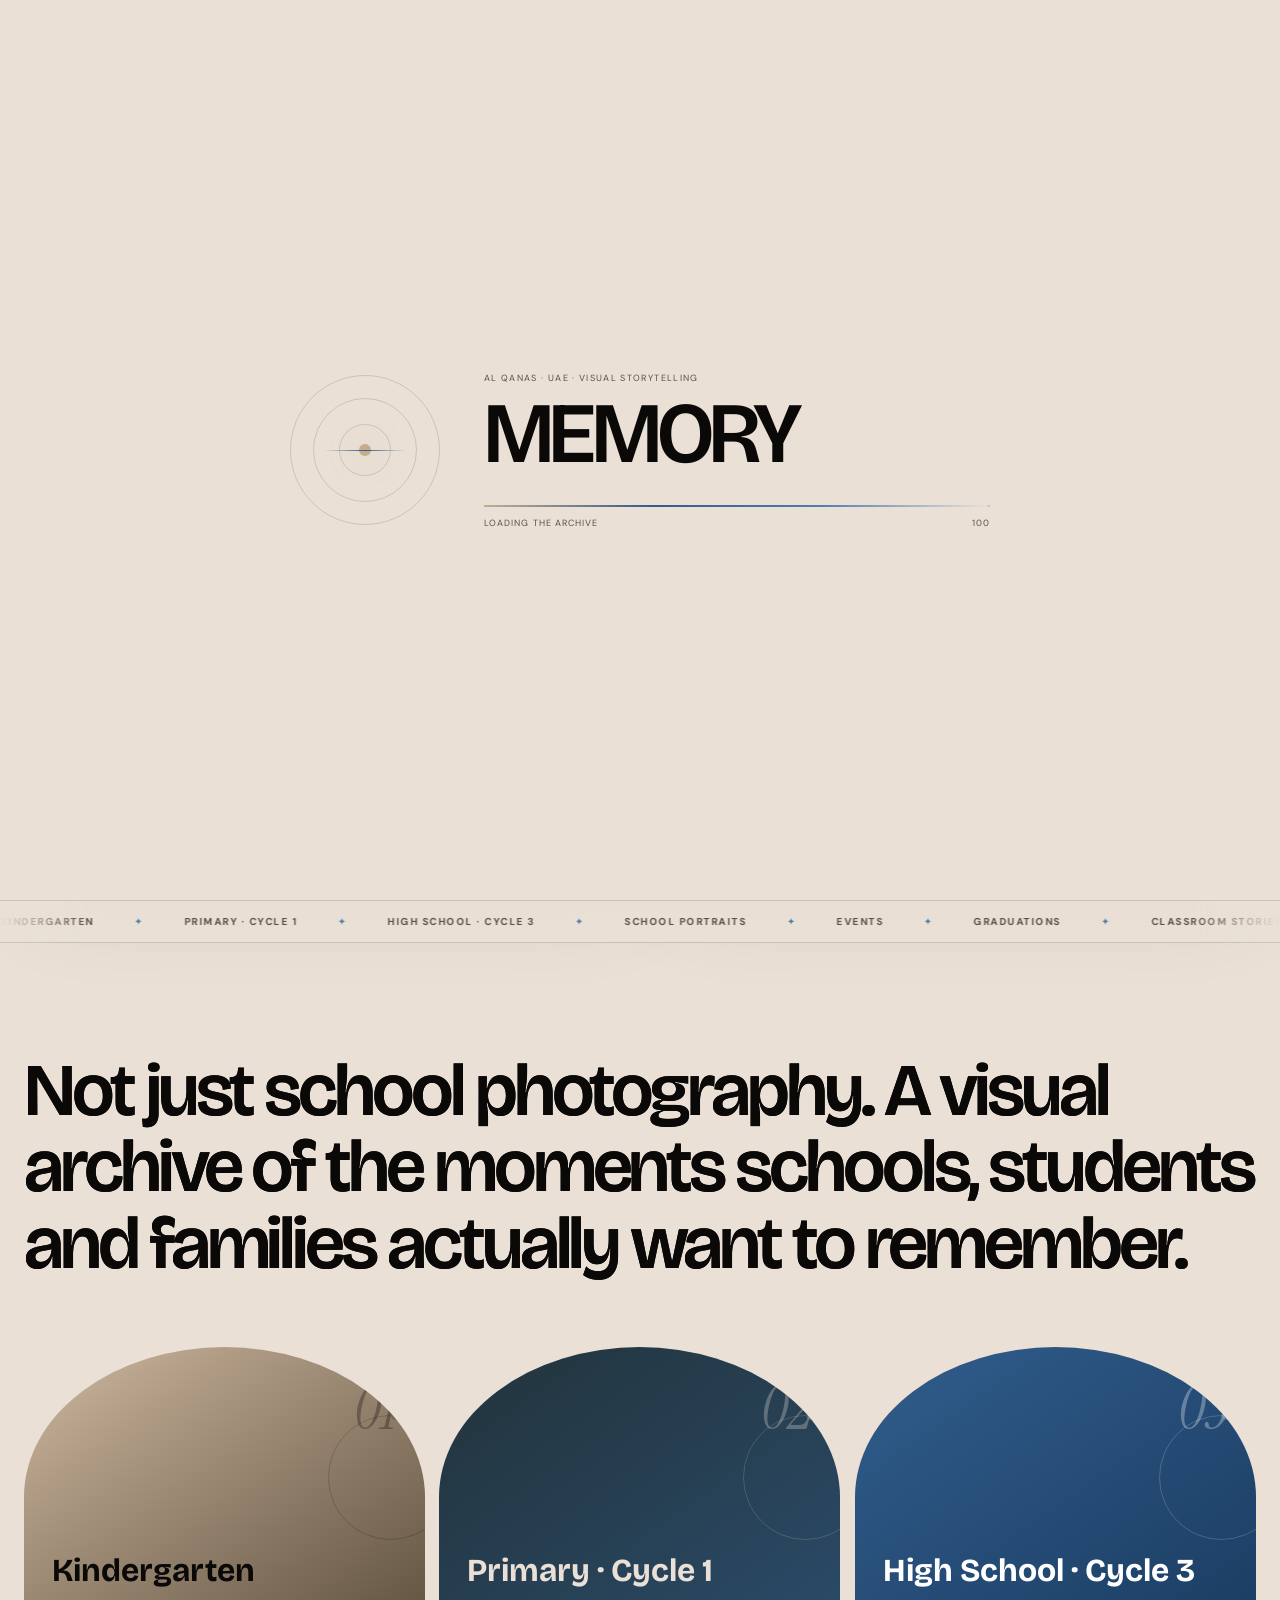
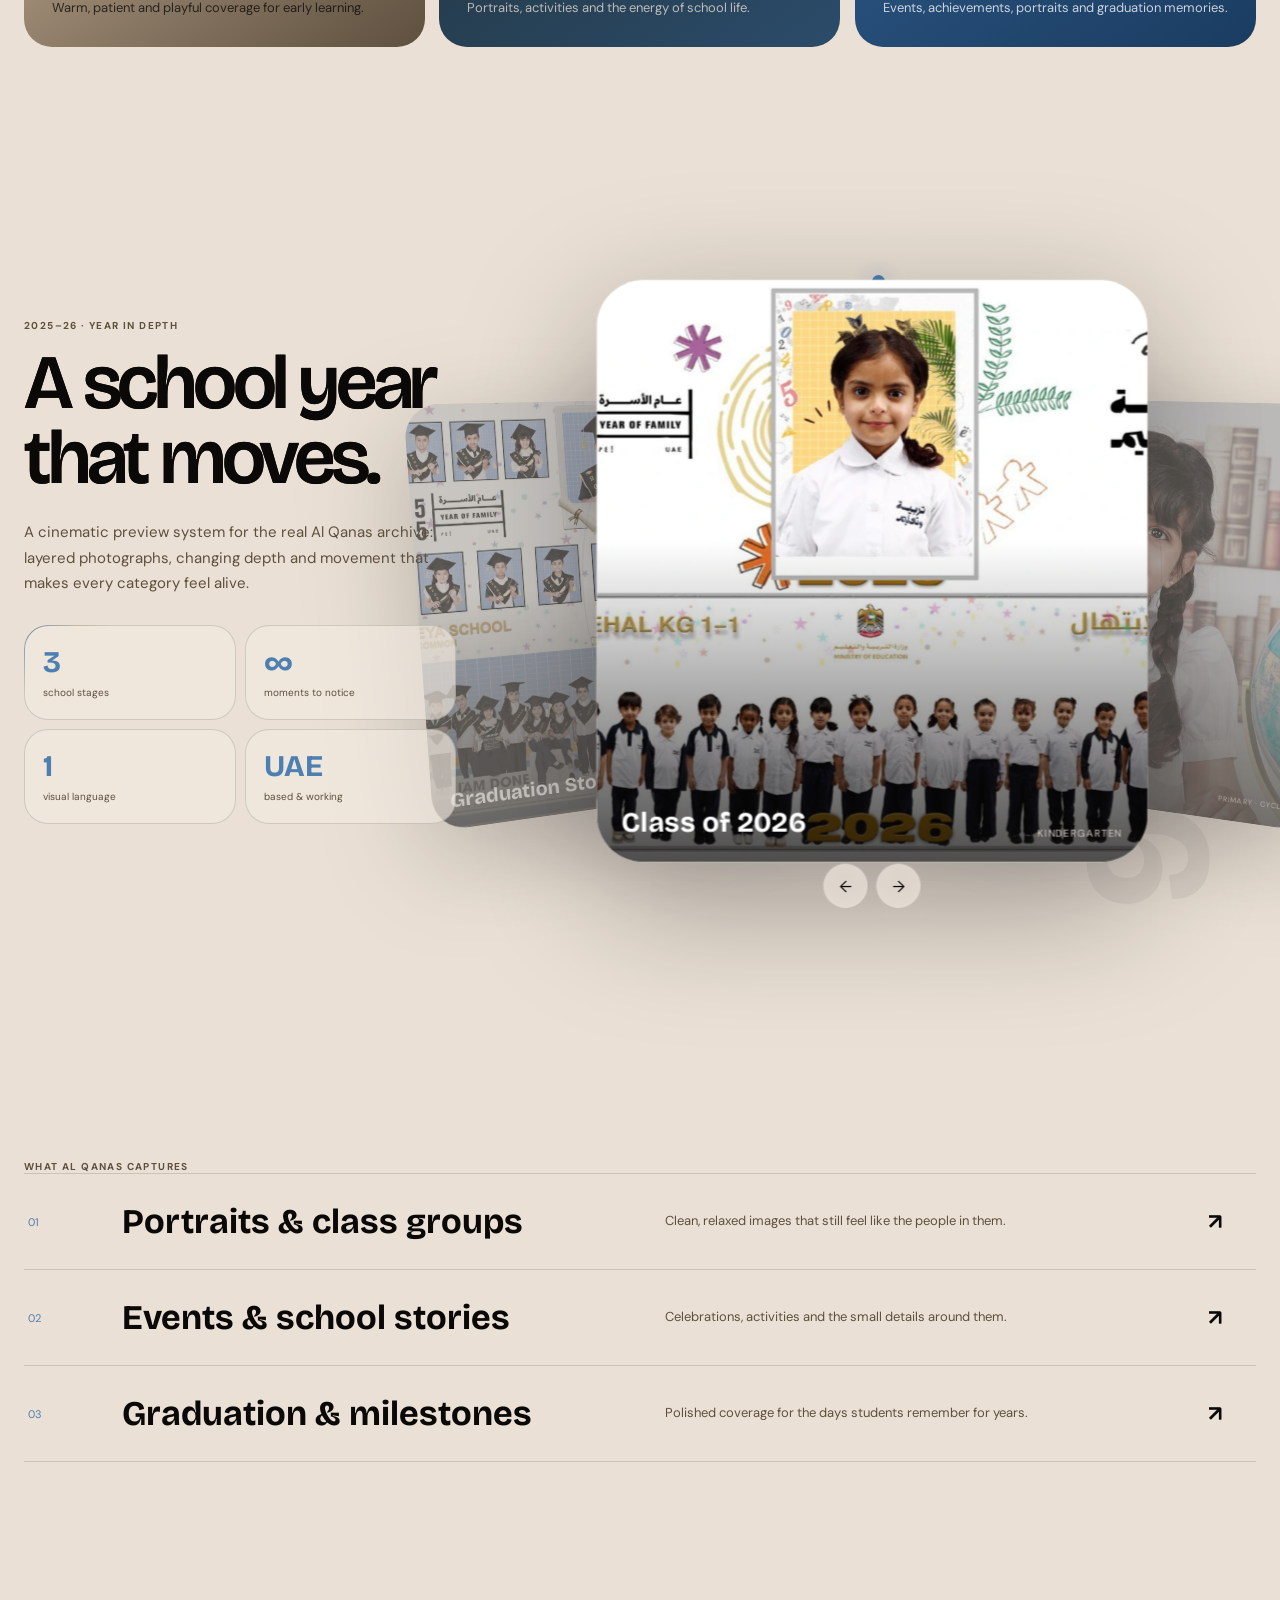
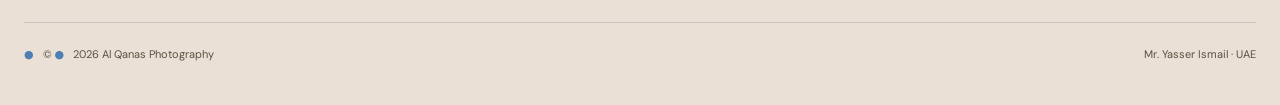
==== commit 02740554: "V8: integrate real 2025-2026 portfolio and liquid motion system" ====
--- a/index.html
+++ b/index.html
@@ -392,12 +392,12 @@
             <div class="depth-carousel">
               <figure class="depth-card">
                 <img
-                  src="https://images.pexels.com/photos/8422248/pexels-photo-8422248.jpeg?auto=compress&cs=tinysrgb&w=1800"
-                  alt="Kindergarten classroom"
+                  src="assets/portfolio-2026/al-ebtethal-kg-class.webp"
+                  alt="Al Ebtehal Kindergarten class photography composition"
                 />
                 <figcaption class="card-caption">
-                  <b data-en="Morning Circle" data-ar="حلقة الصباح"
-                    >Morning Circle</b
+                  <b data-en="Class of 2026" data-ar="دفعة 2026"
+                    >Class of 2026</b
                   ><small data-en="Kindergarten" data-ar="رياض الأطفال"
                     >Kindergarten</small
                   >
@@ -405,12 +405,12 @@
               </figure>
               <figure class="depth-card">
                 <img
-                  src="https://images.pexels.com/photos/37909368/pexels-photo-37909368.jpeg?auto=compress&cs=tinysrgb&w=1800"
-                  alt="School activity"
+                  src="assets/portfolio-2026/school-portrait-girl.webp"
+                  alt="Primary school portrait photographed by Al Qanas"
                 />
                 <figcaption class="card-caption">
-                  <b data-en="School Energy" data-ar="طاقة المدرسة"
-                    >School Energy</b
+                  <b data-en="School Portraits" data-ar="البورتريه المدرسي"
+                    >School Portraits</b
                   ><small
                     data-en="Primary · Cycle 1"
                     data-ar="الابتدائية · الحلقة 1"
@@ -420,8 +420,8 @@
               </figure>
               <figure class="depth-card">
                 <img
-                  src="https://images.pexels.com/photos/267885/pexels-photo-267885.jpeg?auto=compress&cs=tinysrgb&w=1800"
-                  alt="Graduation"
+                  src="assets/portfolio-2026/cycle3-graduate-award.webp"
+                  alt="Cycle 3 graduate holding an achievement award"
                 />
                 <figcaption class="card-caption">
                   <b data-en="The Milestone" data-ar="المحطة المهمة"
@@ -435,11 +435,11 @@
               </figure>
               <figure class="depth-card">
                 <img
-                  src="https://images.pexels.com/photos/8613091/pexels-photo-8613091.jpeg?auto=compress&cs=tinysrgb&w=1800"
-                  alt="Story time"
+                  src="assets/portfolio-2026/al-baheya-graduation.webp"
+                  alt="Al Baheya School graduation photography layout"
                 />
                 <figcaption class="card-caption">
-                  <b data-en="Story Time" data-ar="وقت الحكاية">Story Time</b
+                  <b data-en="Graduation Story" data-ar="حكاية التخرج">Graduation Story</b
                   ><small data-en="Kindergarten" data-ar="رياض الأطفال"
                     >Kindergarten</small
                   >
@@ -523,6 +523,6 @@
         >
       </div>
     </footer>
-    <script src="assets/app.js?v=7"></script>
+    <script src="assets/app.js?v=8"></script>
   </body>
 </html>
--- a/assets/styles.css
+++ b/assets/styles.css
@@ -2,4 +2,10 @@
 @import url("./v6-story.css");
 @import url("./v6-pages.css");
 @import url("./v6-responsive.css");
-@import url("./v7-editorial.css");
+@import url("./v8-motion.css");
+
+/* Small V6 quality fixes retained after restoring the original glass direction. */
+.skip-link{position:fixed;z-index:40000;top:12px;left:12px;padding:11px 16px;border-radius:999px;background:var(--royal);color:#fff;font-weight:750;transform:translateY(-180%);transition:transform .2s var(--ease)}
+.skip-link:focus{transform:none}
+.scroll-progress{position:fixed;z-index:40001;top:0;left:0;width:100%;height:2px;background:linear-gradient(90deg,var(--royal-hi),var(--lilac),var(--coral));transform:scaleX(0);transform-origin:left;pointer-events:none}
+@media(prefers-reduced-motion:reduce){.scroll-progress{display:none}}
